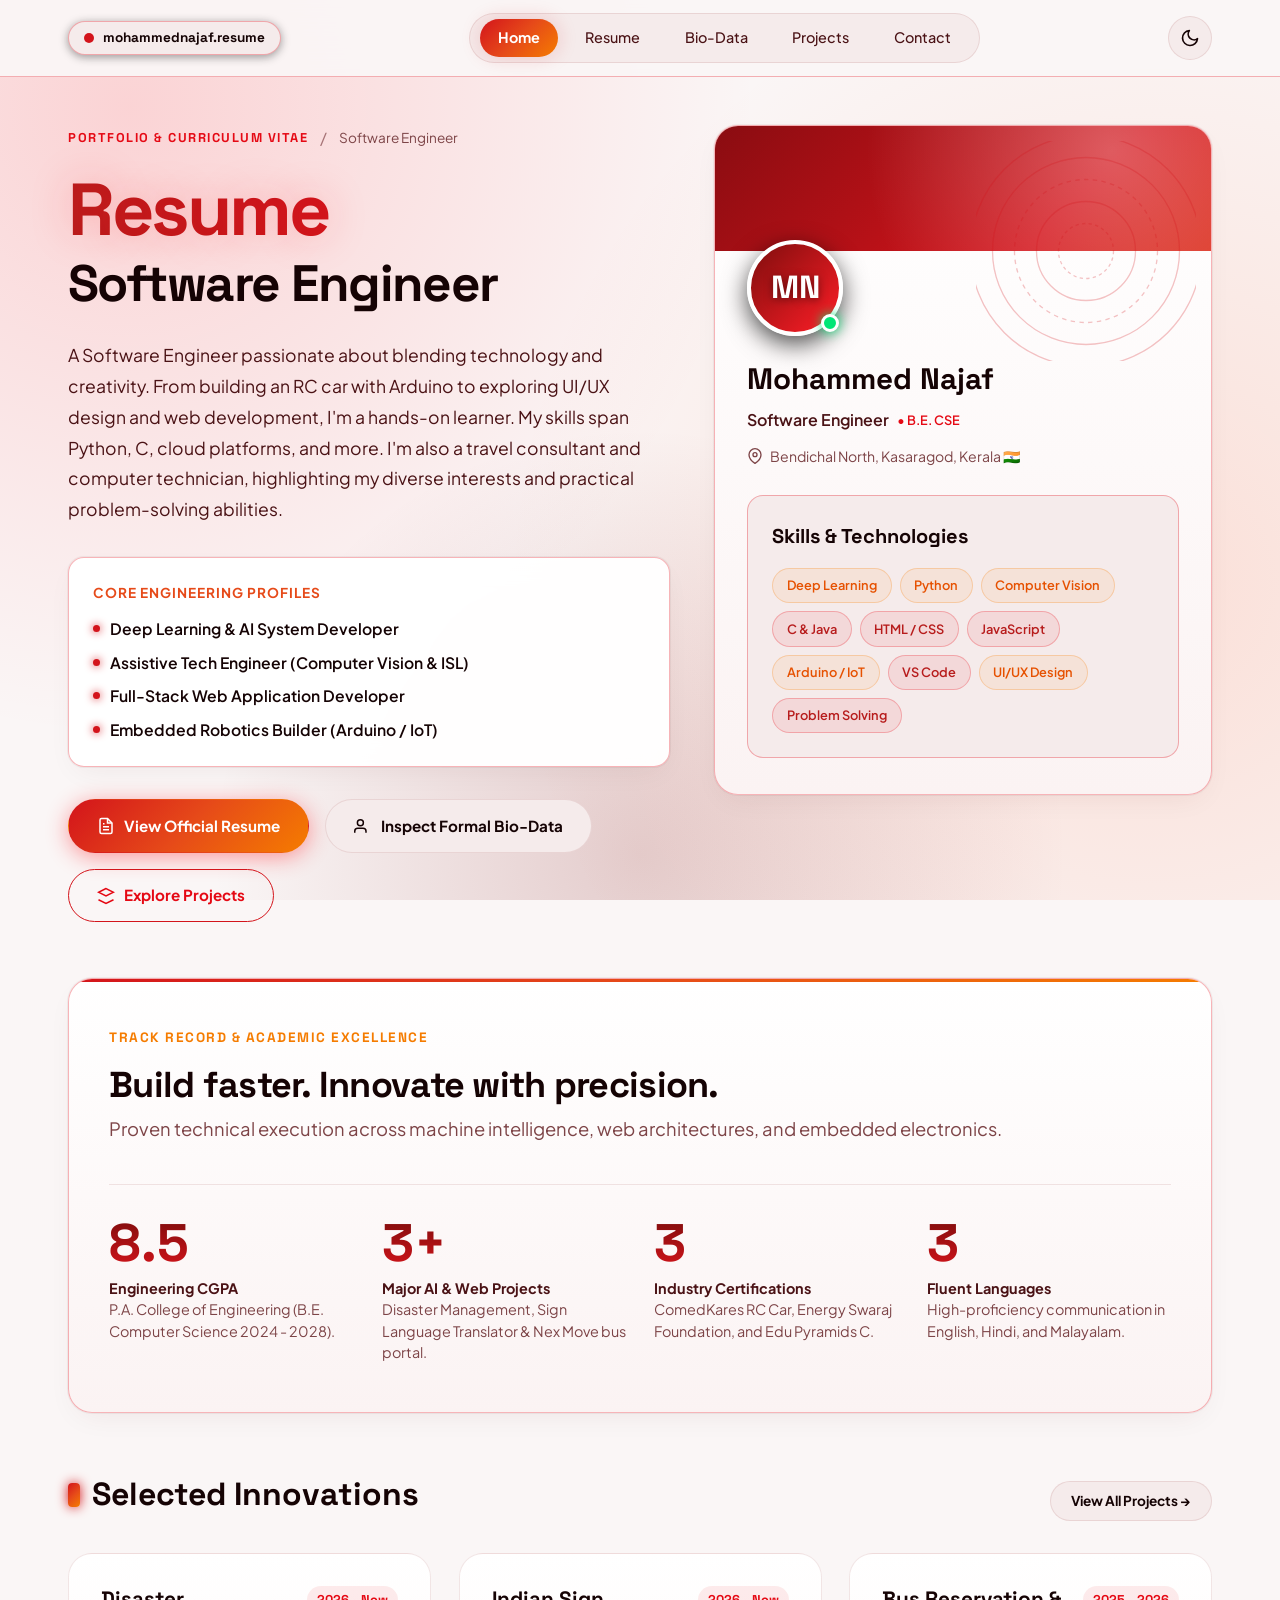
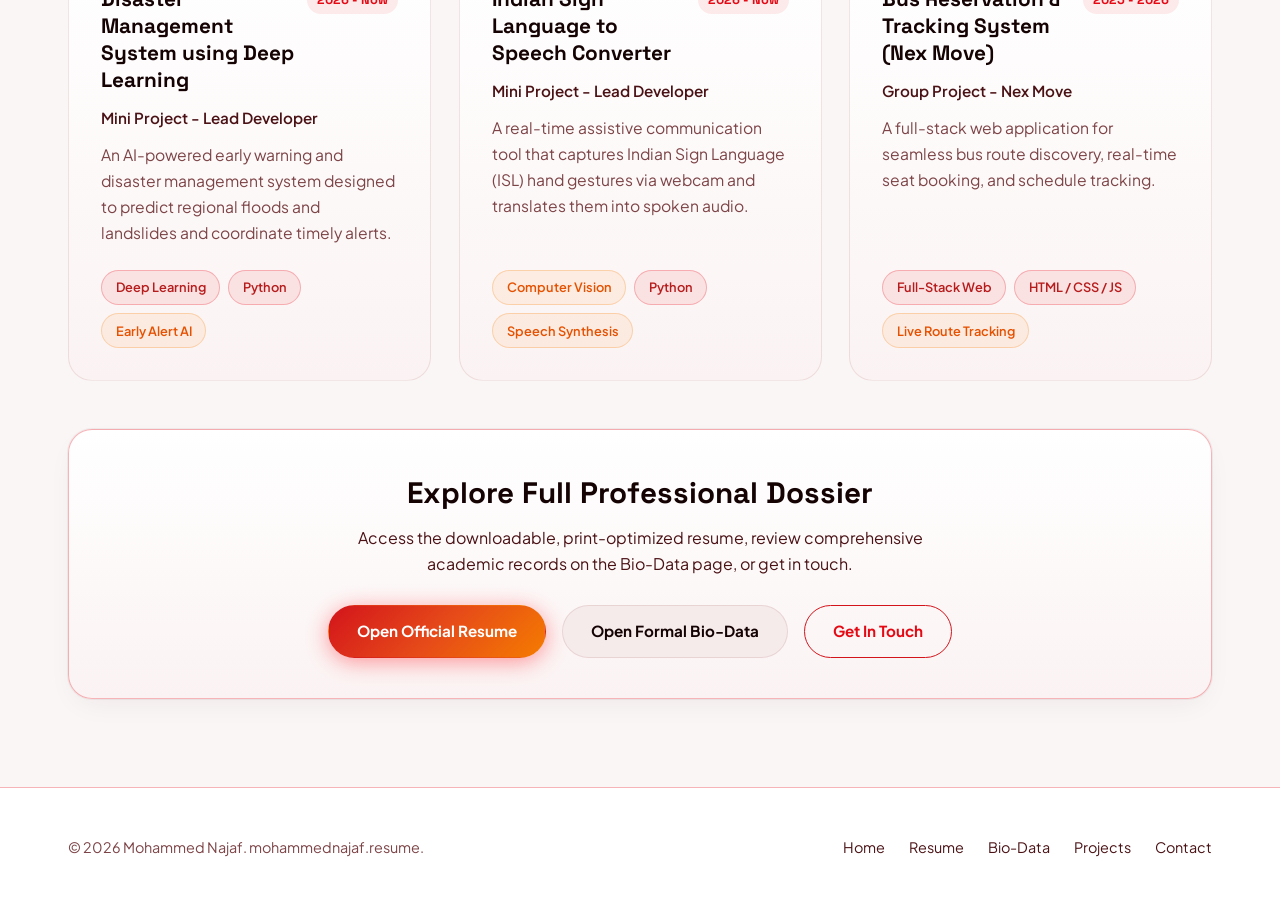
==== index.html @ e370470a "Initial commit: portfolio website" ====
<!DOCTYPE html>
<html lang="en">
<head>
  <meta charset="UTF-8">
  <meta name="viewport" content="width=device-width, initial-scale=1.0">
  <title>Mohammed Najaf | mohammednajaf.resume</title>
  <meta name="description" content="Software Engineer portfolio and resume of Mohammed Najaf, built using the Figma UI Designer Resume Template.">
  <link rel="stylesheet" href="css/style.css">
</head>
<body>

  <!-- Site Navigation Header -->
  <header class="header">
    <div class="container nav-container">
      <a href="index.html" class="logo-group">
        <span class="figma-brand-chip">
          <span class="figma-brand-dot"></span>
          <span>mohammednajaf.resume</span>
        </span>
      </a>

      <nav>
        <ul class="nav-menu" id="nav-menu">
          <li><a href="index.html" class="nav-link active">Home</a></li>
          <li><a href="resume.html" class="nav-link">Resume</a></li>
          <li><a href="biodata.html" class="nav-link">Bio-Data</a></li>
          <li><a href="projects.html" class="nav-link">Projects</a></li>
          <li><a href="contact.html" class="nav-link">Contact</a></li>
        </ul>
      </nav>

      <div class="nav-controls">
        <button id="theme-toggle" class="theme-btn" aria-label="Toggle theme">
          <svg width="20" height="20" viewBox="0 0 24 24" fill="none" stroke="currentColor" stroke-width="2">
            <path d="M21 12.79A9 9 0 1 1 11.21 3 7 7 0 0 0 21 12.79z"></path>
          </svg>
        </button>
        <button id="mobile-toggle" class="mobile-toggle" aria-label="Open menu" aria-expanded="false">
          <svg width="22" height="22" viewBox="0 0 24 24" fill="none" stroke="currentColor" stroke-width="2">
            <line x1="3" y1="12" x2="21" y2="12"></line>
            <line x1="3" y1="6" x2="21" y2="6"></line>
            <line x1="3" y1="18" x2="21" y2="18"></line>
          </svg>
        </button>
      </div>
    </div>
  </header>

  <!-- Main Content -->
  <main class="main-content">
    <div class="container">
      
      <!-- Figma Hero Stage: Split Asymmetric Grid -->
      <section class="figma-hero-stage">
        
        <!-- Left Column: Giant Grotesque Typography & Statement -->
        <div class="figma-hero-left">
          <div class="figma-meta-header">
            <span class="meta-chip">Portfolio & Curriculum Vitae</span>
            <span style="color: var(--text-dim);">/</span>
            <span style="font-size: 0.85rem; color: var(--text-muted);">Software Engineer</span>
          </div>

          <h1 class="figma-display-title">Resume</h1>
          <h2 class="figma-display-subtitle">Software Engineer</h2>

          <p class="figma-lead-text">
            A Software Engineer passionate about blending technology and creativity. From building an RC car with Arduino to exploring UI/UX design and web development, I'm a hands-on learner. My skills span Python, C, cloud platforms, and more. I'm also a travel consultant and computer technician, highlighting my diverse interests and practical problem-solving abilities.
          </p>

          <!-- Product Profiles (from Figma Template) -->
          <div class="product-profiles-box">
            <div class="profiles-title">Core Engineering Profiles</div>
            <ul class="profiles-list">
              <li class="profile-item">Deep Learning & AI System Developer</li>
              <li class="profile-item">Assistive Tech Engineer (Computer Vision & ISL)</li>
              <li class="profile-item">Full-Stack Web Application Developer</li>
              <li class="profile-item">Embedded Robotics Builder (Arduino / IoT)</li>
            </ul>
          </div>

          <!-- Hero Action CTA Buttons -->
          <div class="hero-cta-group">
            <a href="resume.html" class="btn btn-lava">
              <svg width="18" height="18" viewBox="0 0 24 24" fill="none" stroke="currentColor" stroke-width="2">
                <path d="M14 2H6a2 2 0 0 0-2 2v16a2 2 0 0 0 2 2h12a2 2 0 0 0 2-2V8z"></path>
                <polyline points="14 2 14 8 20 8"></polyline>
                <line x1="16" y1="13" x2="8" y2="13"></line>
                <line x1="16" y1="17" x2="8" y2="17"></line>
                <polyline points="10 9 9 9 8 9"></polyline>
              </svg>
              View Official Resume
            </a>
            <a href="biodata.html" class="btn btn-glass">
              <svg width="18" height="18" viewBox="0 0 24 24" fill="none" stroke="currentColor" stroke-width="2">
                <path d="M16 21v-2a4 4 0 0 0-4-4H5a4 4 0 0 0-4 4v2"></path>
                <circle cx="8.5" cy="7.5" r="4"></circle>
              </svg>
              Inspect Formal Bio-Data
            </a>
            <a href="projects.html" class="btn btn-outline">
              <svg width="18" height="18" viewBox="0 0 24 24" fill="none" stroke="currentColor" stroke-width="2">
                <polygon points="12 2 2 7 12 12 22 7 12 2"></polygon>
                <polyline points="2 17 12 22 22 17"></polyline>
              </svg>
              Explore Projects
            </a>
          </div>
        </div>

        <!-- Right Column: Iconic Figma Profile Card -->
        <div class="figma-profile-card">
          <!-- Sunset Gradient Mesh Banner -->
          <div class="profile-card-banner"></div>

          <!-- Concentric Ripple Overlay (SVG) -->
          <svg class="concentric-ripples" viewBox="0 0 200 200" fill="none" stroke="var(--lava-primary)" stroke-width="1.2">
            <circle cx="100" cy="100" r="25" stroke-dasharray="3 3"/>
            <circle cx="100" cy="100" r="45"/>
            <circle cx="100" cy="100" r="65" stroke-dasharray="4 4"/>
            <circle cx="100" cy="100" r="85"/>
            <circle cx="100" cy="100" r="105"/>
          </svg>

          <!-- Card Content -->
          <div class="profile-card-body">
            
            <div class="avatar-wrapper">
              <div class="avatar-img-circle">
                <span class="avatar-monogram">MN</span>
              </div>
              <span class="avatar-status-badge" title="Open to opportunities"></span>
            </div>

            <h3 class="candidate-name">Mohammed Najaf</h3>
            <div class="candidate-role">
              <span>Software Engineer</span>
              <span style="color: var(--lava-bright); font-size: 0.8rem;">• B.E. CSE</span>
            </div>

            <div class="candidate-location">
              <svg width="16" height="16" viewBox="0 0 24 24" fill="none" stroke="currentColor" stroke-width="2">
                <path d="M21 10c0 7-9 13-9 13s-9-6-9-13a9 9 0 0 1 18 0z"></path>
                <circle cx="12" cy="10" r="3"></circle>
              </svg>
              <span>Bendichal North, Kasaragod, Kerala 🇮🇳</span>
            </div>

            <!-- Skills Sub-Card (from Figma Template) -->
            <div class="profile-skills-subcard">
              <div class="skills-subcard-title">Skills & Technologies</div>
              <div class="skills-pills-wrap">
                <span class="pill-tag pill-tag-orange">Deep Learning</span>
                <span class="pill-tag pill-tag-orange">Python</span>
                <span class="pill-tag pill-tag-orange">Computer Vision</span>
                <span class="pill-tag pill-tag-lava">C & Java</span>
                <span class="pill-tag pill-tag-lava">HTML / CSS</span>
                <span class="pill-tag pill-tag-lava">JavaScript</span>
                <span class="pill-tag pill-tag-orange">Arduino / IoT</span>
                <span class="pill-tag pill-tag-lava">VS Code</span>
                <span class="pill-tag pill-tag-orange">UI/UX Design</span>
                <span class="pill-tag pill-tag-lava">Problem Solving</span>
              </div>
            </div>

          </div>
        </div>

      </section>

      <!-- ==========================================================================
           Impact Metrics Banner (Inspired by Figma Template:
           "Design 6x faster. Save hours with our components / 80% / 50% / 3x / 60%")
           ========================================================================== -->
      <section class="figma-metrics-banner">
        <div class="metrics-header">
          <div class="metrics-tag">Track Record & Academic Excellence</div>
          <h2 class="metrics-title">Build faster. Innovate with precision.</h2>
          <p class="metrics-subtitle">Proven technical execution across machine intelligence, web architectures, and embedded electronics.</p>
        </div>

        <div class="metrics-grid">
          <!-- Stat 1 -->
          <div class="metric-col">
            <div class="metric-number">8.5</div>
            <div class="metric-desc">
              <strong>Engineering CGPA</strong><br>
              P.A. College of Engineering (B.E. Computer Science 2024 - 2028).
            </div>
          </div>

          <!-- Stat 2 -->
          <div class="metric-col">
            <div class="metric-number">3+</div>
            <div class="metric-desc">
              <strong>Major AI & Web Projects</strong><br>
              Disaster Management, Sign Language Translator & Nex Move bus portal.
            </div>
          </div>

          <!-- Stat 3 -->
          <div class="metric-col">
            <div class="metric-number">3</div>
            <div class="metric-desc">
              <strong>Industry Certifications</strong><br>
              ComedKares RC Car, Energy Swaraj Foundation, and Edu Pyramids C.
            </div>
          </div>

          <!-- Stat 4 -->
          <div class="metric-col">
            <div class="metric-number">3</div>
            <div class="metric-desc">
              <strong>Fluent Languages</strong><br>
              High-proficiency communication in English, Hindi, and Malayalam.
            </div>
          </div>
        </div>
      </section>

      <!-- Featured Project Spotlights -->
      <section style="margin-bottom: 3rem;">
        <div class="section-header">
          <h2 class="section-title">Selected Innovations</h2>
          <a href="projects.html" class="btn btn-glass" style="font-size: 0.85rem; padding: 0.5rem 1.25rem;">View All Projects &rarr;</a>
        </div>

        <div class="projects-grid">
          <!-- Project 1 -->
          <article class="project-card">
            <div class="project-card-header">
              <h3 class="project-title">Disaster Management System using Deep Learning</h3>
              <span class="project-date">2026 - Now</span>
            </div>
            <div class="project-role">Mini Project - Lead Developer</div>
            <p class="project-desc">
              An AI-powered early warning and disaster management system designed to predict regional floods and landslides and coordinate timely alerts.
            </p>
            <div class="project-tags">
              <span class="pill-tag pill-tag-lava">Deep Learning</span>
              <span class="pill-tag pill-tag-lava">Python</span>
              <span class="pill-tag pill-tag-orange">Early Alert AI</span>
            </div>
          </article>

          <!-- Project 2 -->
          <article class="project-card">
            <div class="project-card-header">
              <h3 class="project-title">Indian Sign Language to Speech Converter</h3>
              <span class="project-date">2026 - Now</span>
            </div>
            <div class="project-role">Mini Project - Lead Developer</div>
            <p class="project-desc">
              A real-time assistive communication tool that captures Indian Sign Language (ISL) hand gestures via webcam and translates them into spoken audio.
            </p>
            <div class="project-tags">
              <span class="pill-tag pill-tag-orange">Computer Vision</span>
              <span class="pill-tag pill-tag-lava">Python</span>
              <span class="pill-tag pill-tag-orange">Speech Synthesis</span>
            </div>
          </article>

          <!-- Project 3 -->
          <article class="project-card">
            <div class="project-card-header">
              <h3 class="project-title">Bus Reservation & Tracking System (Nex Move)</h3>
              <span class="project-date">2025 - 2026</span>
            </div>
            <div class="project-role">Group Project - Nex Move</div>
            <p class="project-desc">
              A full-stack web application for seamless bus route discovery, real-time seat booking, and schedule tracking.
            </p>
            <div class="project-tags">
              <span class="pill-tag pill-tag-lava">Full-Stack Web</span>
              <span class="pill-tag pill-tag-lava">HTML / CSS / JS</span>
              <span class="pill-tag pill-tag-orange">Live Route Tracking</span>
            </div>
          </article>
        </div>
      </section>

      <!-- Quick Action Card -->
      <section class="card" style="text-align: center; border-color: var(--border-accent);">
        <h2 style="font-family: var(--font-display); font-size: 1.85rem; margin-bottom: 0.5rem; color: var(--text-primary);">
          Explore Full Professional Dossier
        </h2>
        <p style="color: var(--text-secondary); max-width: 600px; margin: 0 auto 1.75rem;">
          Access the downloadable, print-optimized resume, review comprehensive academic records on the Bio-Data page, or get in touch.
        </p>
        <div class="hero-cta-group" style="justify-content: center;">
          <a href="resume.html" class="btn btn-lava">Open Official Resume</a>
          <a href="biodata.html" class="btn btn-glass">Open Formal Bio-Data</a>
          <a href="contact.html" class="btn btn-outline">Get In Touch</a>
        </div>
      </section>

    </div>
  </main>

  <!-- Site Footer -->
  <footer class="footer">
    <div class="container footer-content">
      <p>&copy; 2026 Mohammed Najaf. mohammednajaf.resume.</p>
      <ul class="footer-links">
        <li><a href="index.html">Home</a></li>
        <li><a href="resume.html">Resume</a></li>
        <li><a href="biodata.html">Bio-Data</a></li>
        <li><a href="projects.html">Projects</a></li>
        <li><a href="contact.html">Contact</a></li>
      </ul>
    </div>
  </footer>

  <!-- Scripts -->
  <script src="https://code.jquery.com/jquery-3.7.1.min.js"></script>
  <script>window.jQuery || document.write('<script src="js/jquery-3.7.1.min.js"><\/script>')</script>
  <script src="js/main.js"></script>
</body>
</html>
---- css/style.css ----
/* ==========================================================================
   Figma UI Designer Resume - Mohammed Najaf
   Color Scheme: Lava Red (#ff1e27, #ff4500) & Deep Volcanic Black (#000000, #0a0404)
   Aesthetic: Molten Magma Gradients, Sleek Obsidian Glassmorphism,
   Dynamic Lava Glows & Cinematic Keyframe Animations
   ========================================================================== */

@import url('https://fonts.googleapis.com/css2?family=Plus+Jakarta+Sans:ital,wght@0,300;0,400;0,500;0,600;0,700;0,800;1,400&family=Space+Grotesk:wght@500;700;800&display=swap');

:root,
[data-theme="dark"] {
  /* Deep Volcanic Black Canvas & Lava Red Palette */
  --bg-deep: #000000;
  --bg-surface: #0a0304;
  --bg-surface-elevated: #140506;
  --bg-card: rgba(18, 4, 6, 0.82);
  --bg-card-hover: rgba(28, 7, 10, 0.94);
  --bg-card-alt: #0d0304;
  --border-subtle: rgba(255, 255, 255, 0.08);

  /* Lava Red & Molten Flame Accents */
  --lava-deep: #7f0d0d;
  --lava-primary: #ff1e27;
  --lava-bright: #ff3838;
  --lava-orange: #ff5722;
  --lava-flame: #ff7a00;
  --lava-yellow: #ffb703;
  --lava-glow: rgba(255, 30, 39, 0.45);
  --lava-glow-lg: 0 0 35px rgba(255, 45, 0, 0.35);

  /* Active Accent Borders */
  --border-accent: rgba(255, 45, 0, 0.32);
  --border-accent-hover: rgba(255, 87, 34, 0.75);

  /* Typography */
  --text-primary: #fff5f5;
  --text-secondary: #ffcccc;
  --text-muted: #b88a8d;
  --text-dim: #7a5053;

  /* Pill Tags */
  --pill-lava-bg: rgba(255, 30, 39, 0.16);
  --pill-lava-text: #ff8585;
  --pill-lava-border: rgba(255, 45, 0, 0.4);

  --pill-orange-bg: rgba(255, 122, 0, 0.14);
  --pill-orange-text: #ffb366;
  --pill-orange-border: rgba(255, 122, 0, 0.35);

  /* Gradients */
  --lava-gradient: linear-gradient(135deg, #ff1e27 0%, #ff5722 50%, #ff8c00 100%);
  --lava-mesh: linear-gradient(135deg, #450305 0%, #a70008 30%, #ff1e27 60%, #ff6b00 100%);
  --lava-text-flow: linear-gradient(90deg, #ff1e27 0%, #ff5722 25%, #ffb703 50%, #ff5722 75%, #ff1e27 100%);
  --card-gradient: linear-gradient(180deg, rgba(22, 5, 7, 0.9) 0%, rgba(10, 2, 3, 0.96) 100%);

  /* Navigation & Shadows */
  --navbar-bg: rgba(0, 0, 0, 0.88);
  --shadow-card: 0 20px 45px -15px rgba(0, 0, 0, 0.9), 0 0 1px 1px rgba(255, 30, 39, 0.15);
  --shadow-glow: 0 0 30px rgba(255, 30, 39, 0.35);
  --shadow-lg: 0 25px 60px -12px rgba(0, 0, 0, 0.95);

  /* Sizing */
  --radius-xs: 6px;
  --radius-sm: 10px;
  --radius-md: 16px;
  --radius-lg: 24px;
  --radius-pill: 9999px;

  --font-sans: 'Plus Jakarta Sans', -apple-system, BlinkMacSystemFont, "Segoe UI", Roboto, sans-serif;
  --font-display: 'Space Grotesk', 'Plus Jakarta Sans', sans-serif;
  --transition: all 0.3s cubic-bezier(0.16, 1, 0.3, 1);
}

/* ==========================================================================
   Light Mode Theme
   ========================================================================== */
[data-theme="light"] {
  --bg-deep: #faf6f6;
  --bg-surface: #ffffff;
  --bg-surface-elevated: #f5ebeb;
  --bg-card: rgba(255, 255, 255, 0.96);
  --bg-card-hover: #ffffff;
  --bg-card-alt: #fcf1f1;
  --border-subtle: rgba(127, 13, 13, 0.1);

  /* Lava Red Accents in Light Mode */
  --lava-deep: #7f0d0d;
  --lava-primary: #d3141b;
  --lava-bright: #e50914;
  --lava-orange: #e64a19;
  --lava-flame: #f57c00;
  --lava-yellow: #f59e0b;
  --lava-glow: rgba(211, 20, 27, 0.18);
  --lava-glow-lg: 0 0 25px rgba(211, 20, 27, 0.15);

  /* Active Accent Borders */
  --border-accent: rgba(229, 9, 20, 0.3);
  --border-accent-hover: rgba(245, 124, 0, 0.6);

  /* Typography */
  --text-primary: #150304;
  --text-secondary: #4a1215;
  --text-muted: #7d4447;
  --text-dim: #a67376;

  /* Pill Tags */
  --pill-lava-bg: rgba(229, 9, 20, 0.08);
  --pill-lava-text: #b71c1c;
  --pill-lava-border: rgba(229, 9, 20, 0.25);

  --pill-orange-bg: rgba(245, 124, 0, 0.08);
  --pill-orange-text: #e65100;
  --pill-orange-border: rgba(245, 124, 0, 0.25);

  /* Gradients */
  --lava-gradient: linear-gradient(135deg, #d3141b 0%, #e64a19 50%, #f57c00 100%);
  --lava-mesh: linear-gradient(135deg, #8a0c11 0%, #d3141b 35%, #e64a19 70%, #ff8c00 100%);
  --lava-text-flow: linear-gradient(90deg, #b71c1c 0%, #d3141b 25%, #e65100 50%, #d3141b 75%, #b71c1c 100%);
  --card-gradient: linear-gradient(180deg, #ffffff 0%, #fbf3f3 100%);

  /* Navigation & Shadows */
  --navbar-bg: rgba(250, 246, 246, 0.94);
  --shadow-card: 0 10px 30px -10px rgba(74, 18, 21, 0.08), 0 0 1px 1px rgba(74, 18, 21, 0.06);
  --shadow-glow: 0 0 20px rgba(229, 9, 20, 0.15);
  --shadow-lg: 0 20px 45px -10px rgba(74, 18, 21, 0.12);
}

/* ==========================================================================
   CSS Keyframe Animations
   ========================================================================== */
@keyframes lavaFlow {
  0% { background-position: 0% center; }
  50% { background-position: 100% center; }
  100% { background-position: 0% center; }
}

@keyframes lavaGlowPulse {
  0%, 100% {
    box-shadow: 0 0 10px var(--lava-primary), 0 0 20px rgba(255, 30, 39, 0.2);
    transform: scale(1);
  }
  50% {
    box-shadow: 0 0 20px var(--lava-orange), 0 0 35px rgba(255, 87, 34, 0.45);
    transform: scale(1.18);
  }
}

@keyframes floatCard {
  0%, 100% {
    transform: translateY(0);
  }
  50% {
    transform: translateY(-8px);
  }
}

@keyframes meshShift {
  0% { background-position: 0% 50%; }
  50% { background-position: 100% 50%; }
  100% { background-position: 0% 50%; }
}

@keyframes rippleWave {
  0% {
    transform: scale(0.96);
    opacity: 0.25;
  }
  50% {
    transform: scale(1.04);
    opacity: 0.55;
  }
  100% {
    transform: scale(0.96);
    opacity: 0.25;
  }
}

@keyframes shimmerSweep {
  0% { transform: translateX(-150%) skewX(-20deg); }
  100% { transform: translateX(200%) skewX(-20deg); }
}

@keyframes fadeInUp {
  from {
    opacity: 0;
    transform: translateY(28px);
  }
  to {
    opacity: 1;
    transform: translateY(0);
  }
}

/* ==========================================================================
   Base Reset
   ========================================================================== */
*, *::before, *::after {
  box-sizing: border-box;
  margin: 0;
  padding: 0;
}

html {
  scroll-behavior: smooth;
  font-size: 16px;
}

body {
  font-family: var(--font-sans);
  background-color: var(--bg-deep);
  color: var(--text-primary);
  line-height: 1.6;
  min-height: 100vh;
  display: flex;
  flex-direction: column;
  overflow-x: hidden;
  -webkit-font-smoothing: antialiased;
  background-image: 
    radial-gradient(circle at 10% 12%, rgba(255, 30, 39, 0.16) 0%, transparent 45%),
    radial-gradient(circle at 90% 65%, rgba(255, 87, 34, 0.14) 0%, transparent 50%),
    radial-gradient(circle at 50% 95%, rgba(127, 13, 13, 0.18) 0%, transparent 40%);
  background-attachment: fixed;
  transition: background-color 0.35s ease, color 0.35s ease;
}

a {
  color: var(--lava-bright);
  text-decoration: none;
  transition: var(--transition);
}

a:hover {
  color: var(--lava-flame);
}

/* Container */
.container {
  width: 100%;
  max-width: 1200px;
  margin: 0 auto;
  padding: 0 1.75rem;
}

/* ==========================================================================
   Header & Navigation
   ========================================================================== */
.header {
  position: sticky;
  top: 0;
  z-index: 100;
  background: var(--navbar-bg);
  backdrop-filter: blur(16px);
  -webkit-backdrop-filter: blur(16px);
  border-bottom: 1px solid var(--border-accent);
  transition: var(--transition);
}

.nav-container {
  display: flex;
  align-items: center;
  justify-content: space-between;
  height: 76px;
}

.logo-group {
  display: flex;
  align-items: center;
  gap: 0.75rem;
  font-family: var(--font-display);
  font-weight: 700;
  font-size: 1.15rem;
  color: var(--text-primary);
}

.figma-brand-chip {
  display: inline-flex;
  align-items: center;
  gap: 0.55rem;
  padding: 0.35rem 0.95rem;
  background: var(--bg-surface-elevated);
  border: 1px solid var(--border-accent);
  border-radius: var(--radius-pill);
  font-size: 0.85rem;
  color: var(--text-primary);
  box-shadow: 0 2px 10px rgba(0, 0, 0, 0.4);
  transition: var(--transition);
}

.figma-brand-chip:hover {
  border-color: var(--lava-bright);
  box-shadow: var(--shadow-glow);
}

.figma-brand-dot {
  width: 10px;
  height: 10px;
  background: var(--lava-primary);
  border-radius: 50%;
  animation: lavaGlowPulse 2.5s infinite ease-in-out;
}

.nav-menu {
  display: flex;
  align-items: center;
  list-style: none;
  gap: 0.5rem;
  background: var(--bg-surface-elevated);
  padding: 0.35rem 0.6rem;
  border-radius: var(--radius-pill);
  border: 1px solid var(--border-subtle);
}

.nav-link {
  color: var(--text-secondary);
  font-weight: 500;
  font-size: 0.9rem;
  padding: 0.45rem 1.15rem;
  border-radius: var(--radius-pill);
  transition: var(--transition);
  display: flex;
  align-items: center;
  gap: 0.35rem;
}

.nav-link:hover {
  color: #ffffff;
  background: rgba(255, 30, 39, 0.15);
  transform: translateY(-1px);
}

.nav-link.active {
  color: #ffffff !important;
  background: var(--lava-gradient);
  font-weight: 700;
  box-shadow: 0 0 20px var(--lava-glow);
}

.nav-controls {
  display: flex;
  align-items: center;
  gap: 0.75rem;
}

.theme-btn,
.mobile-toggle {
  background: var(--bg-surface-elevated);
  border: 1px solid var(--border-subtle);
  color: var(--text-primary);
  width: 44px;
  height: 44px;
  border-radius: var(--radius-pill);
  display: flex;
  align-items: center;
  justify-content: center;
  cursor: pointer;
  transition: var(--transition);
}

.theme-btn:hover,
.mobile-toggle:hover {
  border-color: var(--lava-bright);
  color: var(--lava-bright);
  box-shadow: var(--shadow-glow);
  transform: scale(1.08) rotate(10deg);
}

.mobile-toggle {
  display: none;
}

/* ==========================================================================
   Main Content Area
   ========================================================================== */
.main-content {
  flex: 1;
  padding: 3rem 0;
}

/* Asymmetric Hero Stage */
.figma-hero-stage {
  display: grid;
  grid-template-columns: 1.15fr 0.95fr;
  gap: 2.75rem;
  align-items: start;
  margin-bottom: 3.5rem;
}

.figma-hero-left {
  display: flex;
  flex-direction: column;
}

.figma-meta-header {
  display: flex;
  align-items: center;
  gap: 0.75rem;
  margin-bottom: 1.25rem;
}

.meta-chip {
  font-family: var(--font-display);
  font-size: 0.8rem;
  font-weight: 700;
  color: var(--lava-bright);
  text-transform: uppercase;
  letter-spacing: 1.5px;
}

/* Animated Molten Lava Display Typography */
.figma-display-title {
  font-family: var(--font-display);
  font-size: 4.6rem;
  font-weight: 800;
  line-height: 1.05;
  letter-spacing: -0.04em;
  background: var(--lava-text-flow);
  background-size: 200% auto;
  -webkit-background-clip: text;
  -webkit-text-fill-color: transparent;
  animation: lavaFlow 6s linear infinite;
  margin-bottom: 0.5rem;
  text-shadow: 0 0 40px rgba(255, 30, 39, 0.25);
}

.figma-display-subtitle {
  font-family: var(--font-display);
  font-size: 3.2rem;
  font-weight: 700;
  line-height: 1.1;
  letter-spacing: -0.03em;
  color: var(--text-primary);
  margin-bottom: 1.75rem;
}

.figma-lead-text {
  font-size: 1.1rem;
  color: var(--text-secondary);
  line-height: 1.75;
  margin-bottom: 2rem;
  max-width: 580px;
}

/* Product Profiles Box */
.product-profiles-box {
  background: var(--bg-card);
  border: 1px solid var(--border-accent);
  border-radius: var(--radius-md);
  padding: 1.5rem;
  margin-bottom: 2rem;
  box-shadow: var(--shadow-card);
  backdrop-filter: blur(12px);
  transition: var(--transition);
}

.product-profiles-box:hover {
  border-color: var(--lava-orange);
  box-shadow: var(--shadow-glow);
}

.profiles-title {
  font-size: 0.85rem;
  font-weight: 700;
  text-transform: uppercase;
  letter-spacing: 1px;
  color: var(--lava-orange);
  margin-bottom: 0.75rem;
}

.profiles-list {
  list-style: none;
  display: flex;
  flex-direction: column;
  gap: 0.55rem;
}

.profile-item {
  font-size: 0.98rem;
  font-weight: 600;
  color: var(--text-primary);
  display: flex;
  align-items: center;
  gap: 0.65rem;
  transition: var(--transition);
}

.profile-item:hover {
  transform: translateX(4px);
  color: var(--lava-bright);
}

.profile-item::before {
  content: "";
  width: 7px;
  height: 7px;
  background: var(--lava-primary);
  border-radius: 50%;
  box-shadow: 0 0 8px var(--lava-primary);
}

/* CTA Action Buttons with Shimmer */
.hero-cta-group {
  display: flex;
  flex-wrap: wrap;
  gap: 1rem;
}

.btn {
  display: inline-flex;
  align-items: center;
  justify-content: center;
  gap: 0.55rem;
  padding: 0.85rem 1.75rem;
  font-family: var(--font-sans);
  font-size: 0.95rem;
  font-weight: 700;
  border-radius: var(--radius-pill);
  border: 1px solid transparent;
  cursor: pointer;
  transition: var(--transition);
  text-decoration: none;
  position: relative;
  overflow: hidden;
}

/* Shimmer Sweep Effect */
.btn::after {
  content: "";
  position: absolute;
  top: 0;
  left: 0;
  width: 60%;
  height: 100%;
  background: linear-gradient(90deg, transparent, rgba(255, 255, 255, 0.25), transparent);
  transform: translateX(-150%) skewX(-20deg);
  pointer-events: none;
}

.btn:hover::after {
  animation: shimmerSweep 0.85s ease-out;
}

/* Primary Lava Red Button */
.btn-mint,
.btn-primary,
.btn-burgundy,
.btn-lava {
  background: var(--lava-gradient);
  color: #ffffff !important;
  box-shadow: 0 4px 22px rgba(255, 30, 39, 0.45);
}

.btn-mint:hover,
.btn-primary:hover,
.btn-burgundy:hover,
.btn-lava:hover {
  transform: translateY(-3px) scale(1.02);
  box-shadow: 0 8px 30px rgba(255, 87, 34, 0.6);
  color: #ffffff !important;
}

.btn-glass,
.btn-secondary {
  background: var(--bg-surface-elevated);
  color: var(--text-primary);
  border: 1px solid var(--border-subtle);
  backdrop-filter: blur(10px);
}

.btn-glass:hover,
.btn-secondary:hover {
  background: rgba(255, 30, 39, 0.15);
  border-color: var(--lava-primary);
  color: #ffffff;
  transform: translateY(-2px);
  box-shadow: 0 4px 15px rgba(255, 30, 39, 0.2);
}

.btn-outline-mint,
.btn-outline {
  background: transparent;
  color: var(--lava-bright);
  border-color: var(--lava-primary);
}

.btn-outline-mint:hover,
.btn-outline:hover {
  background: rgba(255, 30, 39, 0.15);
  border-color: var(--lava-orange);
  color: #ffffff;
  transform: translateY(-2px);
  box-shadow: 0 4px 15px rgba(255, 87, 34, 0.25);
}

/* ==========================================================================
   Figma Profile Card with Floating & Mesh Animation
   ========================================================================== */
.figma-profile-card {
  background: var(--card-gradient);
  border: 1px solid var(--border-accent);
  border-radius: var(--radius-lg);
  box-shadow: var(--shadow-card);
  overflow: hidden;
  position: relative;
  transition: var(--transition);
  animation: floatCard 6s ease-in-out infinite;
}

.figma-profile-card:hover {
  border-color: var(--lava-orange);
  box-shadow: var(--shadow-glow), var(--shadow-lg);
  animation-play-state: paused;
}

/* Volcanic Lava Mesh Banner */
.profile-card-banner {
  height: 125px;
  background: var(--lava-mesh);
  background-size: 200% 200%;
  animation: meshShift 8s ease infinite;
  position: relative;
  overflow: hidden;
}

.profile-card-banner::after {
  content: "";
  position: absolute;
  top: 0;
  left: 0;
  right: 0;
  bottom: 0;
  background: radial-gradient(circle at 80% 20%, rgba(255, 255, 255, 0.3) 0%, transparent 60%);
}

.profile-card-body {
  padding: 1.75rem 2rem 2.25rem;
  position: relative;
}

/* Concentric Radar Ripple Graphic */
.concentric-ripples {
  position: absolute;
  top: 15px;
  right: 15px;
  width: 220px;
  height: 220px;
  pointer-events: none;
  opacity: 0.25;
  animation: rippleWave 4s ease-in-out infinite;
}

.avatar-wrapper {
  margin-top: -65px;
  margin-bottom: 1.25rem;
  position: relative;
  display: inline-block;
  z-index: 2;
}

.avatar-img-circle {
  width: 96px;
  height: 96px;
  border-radius: 50%;
  border: 4px solid var(--bg-surface);
  background: linear-gradient(135deg, var(--lava-deep), #ff1e27);
  display: flex;
  align-items: center;
  justify-content: center;
  box-shadow: 0 8px 24px rgba(0, 0, 0, 0.7);
  transition: var(--transition);
}

.avatar-img-circle:hover {
  transform: scale(1.05) rotate(5deg);
  box-shadow: 0 0 25px var(--lava-primary);
}

.avatar-monogram {
  font-family: var(--font-display);
  font-size: 2rem;
  font-weight: 800;
  color: #ffffff;
  text-shadow: 0 2px 8px rgba(0, 0, 0, 0.5);
}

.avatar-status-badge {
  position: absolute;
  bottom: 4px;
  right: 4px;
  width: 18px;
  height: 18px;
  background: #00e676;
  border: 3px solid var(--bg-surface);
  border-radius: 50%;
  box-shadow: 0 0 12px #00e676;
}

.candidate-name {
  font-family: var(--font-display);
  font-size: 1.85rem;
  font-weight: 800;
  color: var(--text-primary);
  margin-bottom: 0.25rem;
}

.candidate-role {
  font-size: 1rem;
  font-weight: 600;
  color: var(--text-secondary);
  display: flex;
  align-items: center;
  gap: 0.5rem;
  margin-bottom: 0.75rem;
}

.candidate-location {
  display: inline-flex;
  align-items: center;
  gap: 0.4rem;
  font-size: 0.88rem;
  color: var(--text-muted);
  margin-bottom: 1.75rem;
}

/* Skills Sub-Card inside Profile Card */
.profile-skills-subcard {
  background: var(--bg-surface-elevated);
  border: 1px solid var(--border-accent);
  border-radius: var(--radius-md);
  padding: 1.5rem;
  backdrop-filter: blur(10px);
}

.skills-subcard-title {
  font-family: var(--font-display);
  font-size: 1.25rem;
  font-weight: 700;
  color: var(--text-primary);
  margin-bottom: 1rem;
}

.skills-pills-wrap {
  display: flex;
  flex-wrap: wrap;
  gap: 0.5rem;
}

.pill-tag {
  font-size: 0.8rem;
  font-weight: 600;
  padding: 0.4rem 0.85rem;
  border-radius: var(--radius-pill);
  transition: var(--transition);
  display: inline-flex;
  align-items: center;
}

.pill-tag-purple,
.pill-tag-violet,
.pill-tag-orange {
  background: var(--pill-orange-bg);
  color: var(--pill-orange-text);
  border: 1px solid var(--pill-orange-border);
}

.pill-tag-purple:hover,
.pill-tag-violet:hover,
.pill-tag-orange:hover {
  background: rgba(255, 122, 0, 0.25);
  transform: translateY(-2px) scale(1.05);
  box-shadow: 0 0 10px rgba(255, 122, 0, 0.3);
}

.pill-tag-mint,
.pill-tag-burgundy,
.pill-tag-lava {
  background: var(--pill-lava-bg);
  color: var(--pill-lava-text);
  border: 1px solid var(--pill-lava-border);
}

.pill-tag-mint:hover,
.pill-tag-burgundy:hover,
.pill-tag-lava:hover {
  background: rgba(255, 30, 39, 0.28);
  transform: translateY(-2px) scale(1.05);
  box-shadow: 0 0 10px rgba(255, 30, 39, 0.4);
}

/* ==========================================================================
   Impact Metrics Banner
   ========================================================================== */
.figma-metrics-banner {
  background: var(--card-gradient);
  border: 1px solid var(--border-accent);
  border-radius: var(--radius-lg);
  padding: 3rem 2.5rem;
  box-shadow: var(--shadow-card);
  margin-bottom: 3.5rem;
  position: relative;
  overflow: hidden;
  transition: var(--transition);
}

.figma-metrics-banner:hover {
  border-color: var(--lava-orange);
  box-shadow: var(--shadow-glow);
}

.figma-metrics-banner::before {
  content: "";
  position: absolute;
  top: 0;
  left: 0;
  right: 0;
  height: 3px;
  background: var(--lava-gradient);
}

.metrics-header {
  margin-bottom: 2.5rem;
}

.metrics-tag {
  font-family: var(--font-display);
  font-size: 0.85rem;
  font-weight: 700;
  color: var(--lava-flame);
  text-transform: uppercase;
  letter-spacing: 1.5px;
  margin-bottom: 0.5rem;
}

.metrics-title {
  font-family: var(--font-display);
  font-size: 2.25rem;
  font-weight: 800;
  color: var(--text-primary);
  letter-spacing: -0.02em;
}

.metrics-subtitle {
  font-size: 1.15rem;
  color: var(--text-muted);
}

.metrics-grid {
  display: grid;
  grid-template-columns: repeat(4, 1fr);
  gap: 1.75rem;
  border-top: 1px solid var(--border-subtle);
  padding-top: 2rem;
}

.metric-col {
  display: flex;
  flex-direction: column;
  transition: var(--transition);
}

.metric-col:hover {
  transform: translateY(-4px);
}

.metric-number {
  font-family: var(--font-display);
  font-size: 3.3rem;
  font-weight: 800;
  line-height: 1;
  margin-bottom: 0.5rem;
  background: linear-gradient(180deg, #ffffff 15%, var(--lava-primary) 85%);
  -webkit-background-clip: text;
  -webkit-text-fill-color: transparent;
  transition: var(--transition);
}

.metric-col:hover .metric-number {
  text-shadow: 0 0 25px rgba(255, 30, 39, 0.5);
  background: linear-gradient(180deg, #ffffff 10%, var(--lava-orange) 90%);
  -webkit-background-clip: text;
}

[data-theme="light"] .metric-number {
  background: linear-gradient(180deg, var(--lava-deep) 0%, var(--lava-primary) 100%);
  -webkit-background-clip: text;
  -webkit-text-fill-color: transparent;
}

.metric-desc {
  font-size: 0.9rem;
  color: var(--text-muted);
  line-height: 1.5;
}

.metric-desc strong {
  color: var(--text-secondary);
}

/* ==========================================================================
   Shared Card & Section Styles
   ========================================================================== */
.card {
  background: var(--card-gradient);
  border: 1px solid var(--border-subtle);
  border-radius: var(--radius-lg);
  padding: 2.5rem;
  box-shadow: var(--shadow-card);
  margin-bottom: 2.5rem;
  transition: var(--transition);
}

.card:hover {
  border-color: var(--border-accent);
  box-shadow: var(--shadow-glow), var(--shadow-card);
  transform: translateY(-4px);
}

.section-header {
  display: flex;
  justify-content: space-between;
  align-items: flex-end;
  margin-bottom: 2rem;
  flex-wrap: wrap;
  gap: 1rem;
}

.section-title {
  font-family: var(--font-display);
  font-size: 2rem;
  font-weight: 800;
  color: var(--text-primary);
  display: flex;
  align-items: center;
  gap: 0.75rem;
}

.section-title::before {
  content: "";
  display: inline-block;
  width: 12px;
  height: 24px;
  background: var(--lava-gradient);
  border-radius: 4px;
  box-shadow: 0 0 12px var(--lava-primary);
}

/* ==========================================================================
   Resume & Bio-Data Document View
   ========================================================================== */
.resume-paper,
.biodata-paper {
  background: var(--bg-surface);
  border: 1px solid var(--border-accent);
  border-radius: var(--radius-lg);
  padding: 3.5rem;
  box-shadow: var(--shadow-lg);
  position: relative;
  margin-bottom: 3rem;
  transition: var(--transition);
}

.resume-paper:hover,
.biodata-paper:hover {
  border-color: var(--lava-orange);
  box-shadow: var(--shadow-glow), var(--shadow-lg);
}

.resume-header,
.biodata-header {
  text-align: center;
  padding-bottom: 2rem;
  border-bottom: 2px solid var(--border-accent);
  margin-bottom: 2.5rem;
}

.resume-name,
.biodata-title {
  font-family: var(--font-display);
  font-size: 2.8rem;
  font-weight: 800;
  letter-spacing: -0.02em;
  background: var(--lava-gradient);
  -webkit-background-clip: text;
  -webkit-text-fill-color: transparent;
  margin-bottom: 0.25rem;
}

.resume-role,
.biodata-subtitle {
  font-size: 1.3rem;
  font-weight: 600;
  color: var(--text-secondary);
  margin-bottom: 1rem;
}

.resume-contact-bar {
  display: flex;
  justify-content: center;
  align-items: center;
  flex-wrap: wrap;
  gap: 1.5rem;
  font-size: 0.95rem;
  color: var(--text-secondary);
}

.resume-contact-item a {
  color: var(--text-secondary);
}

.resume-contact-item a:hover {
  color: var(--lava-bright);
}

.resume-section {
  margin-bottom: 2.25rem;
  padding-bottom: 1.75rem;
  border-bottom: 1px solid var(--border-subtle);
}

.resume-section:last-child {
  border-bottom: none;
  margin-bottom: 0;
  padding-bottom: 0;
}

.resume-section-heading {
  font-family: var(--font-display);
  font-size: 1.35rem;
  font-weight: 700;
  text-transform: uppercase;
  letter-spacing: 1px;
  color: var(--lava-bright);
  margin-bottom: 1.25rem;
  display: flex;
  align-items: center;
  gap: 0.5rem;
}

.resume-item {
  margin-bottom: 1.5rem;
  transition: var(--transition);
}

.resume-item:last-child {
  margin-bottom: 0;
}

.resume-item-top {
  display: flex;
  justify-content: space-between;
  align-items: baseline;
  flex-wrap: wrap;
  gap: 0.5rem;
  margin-bottom: 0.4rem;
}

.resume-item-title {
  font-family: var(--font-display);
  font-size: 1.15rem;
  font-weight: 700;
  color: var(--text-primary);
}

.resume-item-date {
  font-family: var(--font-display);
  font-size: 0.9rem;
  font-weight: 700;
  color: var(--lava-bright);
  background: var(--pill-lava-bg);
  padding: 0.2rem 0.65rem;
  border-radius: var(--radius-pill);
}

.resume-item-subtitle {
  font-size: 1rem;
  color: var(--text-secondary);
  margin-bottom: 0.5rem;
  font-weight: 600;
}

.resume-item-detail {
  font-size: 1rem;
  color: var(--text-secondary);
  line-height: 1.75;
}

.resume-list {
  list-style: none;
  padding-left: 0;
}

.resume-list-item {
  position: relative;
  padding-left: 1.5rem;
  margin-bottom: 0.65rem;
  font-size: 0.98rem;
  color: var(--text-secondary);
  line-height: 1.65;
}

.resume-list-item::before {
  content: "▹";
  position: absolute;
  left: 0;
  top: 0;
  color: var(--lava-primary);
  font-size: 1.1rem;
}

/* Bio-Data Grid & Tables */
.biodata-grid {
  display: grid;
  grid-template-columns: 240px 1fr;
  row-gap: 0.85rem;
  column-gap: 1.5rem;
  font-size: 1rem;
  margin-bottom: 1.5rem;
}

.biodata-label {
  font-weight: 700;
  color: var(--text-muted);
}

.biodata-val {
  color: var(--text-primary);
}

.data-table-wrapper {
  overflow-x: auto;
  margin: 1.5rem 0;
  border-radius: var(--radius-sm);
  border: 1px solid var(--border-subtle);
}

.data-table {
  width: 100%;
  border-collapse: collapse;
  text-align: left;
  font-size: 0.95rem;
}

.data-table th,
.data-table td {
  padding: 1rem 1.25rem;
  border-bottom: 1px solid var(--border-subtle);
}

.data-table th {
  background: var(--bg-surface-elevated);
  color: var(--lava-bright);
  font-family: var(--font-display);
  font-weight: 700;
  text-transform: uppercase;
  font-size: 0.85rem;
  letter-spacing: 0.5px;
}

.data-table tr:hover {
  background: rgba(255, 30, 39, 0.06);
}

.declaration-card {
  background: var(--bg-surface-elevated);
  border: 1px dashed var(--border-accent);
  border-radius: var(--radius-md);
  padding: 2rem;
  margin-top: 2rem;
}

.declaration-text {
  font-style: italic;
  color: var(--text-secondary);
  font-size: 1rem;
  line-height: 1.7;
  margin-bottom: 1.75rem;
}

.signature-row {
  display: flex;
  justify-content: space-between;
  align-items: flex-end;
  flex-wrap: wrap;
  gap: 1.5rem;
}

.sig-name {
  font-family: var(--font-display);
  font-size: 1.5rem;
  font-weight: 700;
  color: var(--lava-bright);
  border-top: 1px solid var(--border-accent);
  padding-top: 0.5rem;
  display: inline-block;
}

/* ==========================================================================
   Projects & Filter Grid
   ========================================================================== */
.filter-container {
  display: flex;
  gap: 0.75rem;
  flex-wrap: wrap;
  margin-bottom: 2.5rem;
  justify-content: center;
}

.filter-btn {
  padding: 0.6rem 1.5rem;
  border-radius: var(--radius-pill);
  background: var(--bg-surface-elevated);
  border: 1px solid var(--border-subtle);
  color: var(--text-secondary);
  font-family: var(--font-sans);
  font-weight: 600;
  font-size: 0.9rem;
  cursor: pointer;
  transition: var(--transition);
}

.filter-btn:hover,
.filter-btn.active {
  background: var(--lava-gradient);
  color: #ffffff !important;
  font-weight: 700;
  border-color: transparent;
  transform: translateY(-2px) scale(1.05);
  box-shadow: 0 4px 20px var(--lava-glow);
}

.projects-grid {
  display: grid;
  grid-template-columns: repeat(auto-fill, minmax(340px, 1fr));
  gap: 1.75rem;
}

.project-card {
  background: var(--card-gradient);
  border: 1px solid var(--border-subtle);
  border-radius: var(--radius-lg);
  padding: 2rem;
  display: flex;
  flex-direction: column;
  transition: var(--transition);
  position: relative;
  overflow: hidden;
}

.project-card::before {
  content: "";
  position: absolute;
  top: 0;
  left: 0;
  right: 0;
  height: 3px;
  background: var(--lava-gradient);
  opacity: 0;
  transition: var(--transition);
}

.project-card:hover {
  transform: translateY(-8px);
  border-color: var(--border-accent);
  box-shadow: var(--shadow-glow), var(--shadow-card);
}

.project-card:hover::before {
  opacity: 1;
}

.project-card-header {
  display: flex;
  justify-content: space-between;
  align-items: flex-start;
  gap: 0.75rem;
  margin-bottom: 0.75rem;
}

.project-title {
  font-family: var(--font-display);
  font-size: 1.3rem;
  font-weight: 700;
  color: var(--text-primary);
  line-height: 1.3;
}

.project-date {
  font-family: var(--font-display);
  font-size: 0.8rem;
  font-weight: 700;
  color: var(--lava-bright);
  background: var(--pill-lava-bg);
  padding: 0.25rem 0.6rem;
  border-radius: var(--radius-pill);
  white-space: nowrap;
}

.project-role {
  font-size: 0.95rem;
  font-weight: 600;
  color: var(--text-secondary);
  margin-bottom: 0.75rem;
}

.project-desc {
  font-size: 0.98rem;
  color: var(--text-muted);
  line-height: 1.65;
  flex: 1;
  margin-bottom: 1.5rem;
}

.project-tags {
  display: flex;
  flex-wrap: wrap;
  gap: 0.5rem;
}

/* ==========================================================================
   Contact Page Layout
   ========================================================================== */
.contact-grid {
  display: grid;
  grid-template-columns: 1fr 1.4fr;
  gap: 2.5rem;
}

.contact-info-card {
  background: var(--card-gradient);
  border: 1px solid var(--border-subtle);
  border-radius: var(--radius-lg);
  padding: 2.5rem;
  box-shadow: var(--shadow-card);
}

.contact-channel {
  display: flex;
  align-items: flex-start;
  gap: 1.25rem;
  margin-bottom: 1.75rem;
}

.contact-icon {
  width: 48px;
  height: 48px;
  border-radius: var(--radius-sm);
  background: var(--pill-lava-bg);
  border: 1px solid var(--pill-lava-border);
  color: var(--lava-bright);
  display: flex;
  align-items: center;
  justify-content: center;
  flex-shrink: 0;
  transition: var(--transition);
}

.contact-channel:hover .contact-icon {
  transform: scale(1.1) rotate(5deg);
  box-shadow: 0 0 15px var(--lava-primary);
}

.contact-meta h4 {
  font-size: 0.85rem;
  color: var(--text-muted);
  text-transform: uppercase;
  letter-spacing: 0.5px;
  margin-bottom: 0.25rem;
}

.contact-meta p,
.contact-meta a {
  font-size: 1.05rem;
  font-weight: 600;
  color: var(--text-primary);
}

.form-group {
  margin-bottom: 1.5rem;
}

.form-label {
  display: block;
  font-size: 0.9rem;
  font-weight: 600;
  color: var(--text-secondary);
  margin-bottom: 0.5rem;
}

.form-control {
  width: 100%;
  padding: 0.85rem 1.15rem;
  border: 1px solid var(--border-subtle);
  background: var(--bg-surface-elevated);
  color: var(--text-primary);
  border-radius: var(--radius-sm);
  font-size: 1rem;
  font-family: inherit;
  transition: var(--transition);
}

.form-control:focus {
  outline: none;
  border-color: var(--lava-primary);
  box-shadow: 0 0 0 3px var(--lava-glow);
}

textarea.form-control {
  resize: vertical;
  min-height: 130px;
}

/* Toast Notifications */
.toast-container {
  position: fixed;
  bottom: 2rem;
  right: 2rem;
  z-index: 1000;
  display: flex;
  flex-direction: column;
  gap: 0.5rem;
  pointer-events: none;
}

.toast {
  background: var(--bg-surface-elevated);
  border: 1px solid var(--border-accent);
  color: var(--text-primary);
  padding: 1rem 1.75rem;
  border-radius: var(--radius-md);
  box-shadow: var(--shadow-lg);
  display: flex;
  align-items: center;
  gap: 0.75rem;
  font-size: 0.95rem;
  font-weight: 600;
  transform: translateY(20px);
  opacity: 0;
  transition: all 0.3s cubic-bezier(0.16, 1, 0.3, 1);
  pointer-events: auto;
}

.toast.show {
  transform: translateY(0);
  opacity: 1;
}

.toast-success {
  border-left: 4px solid var(--lava-primary);
}

/* Footer */
.footer {
  background: var(--bg-surface);
  border-top: 1px solid var(--border-accent);
  padding: 3rem 0 2.5rem;
  margin-top: auto;
  font-size: 0.9rem;
  color: var(--text-muted);
}

.footer-content {
  display: flex;
  justify-content: space-between;
  align-items: center;
  flex-wrap: wrap;
  gap: 1.5rem;
}

.footer-links {
  display: flex;
  gap: 1.5rem;
  list-style: none;
}

.footer-links a {
  color: var(--text-secondary);
}

.footer-links a:hover {
  color: var(--lava-bright);
}

/* ==========================================================================
   Scroll-Triggered Animation Styles
   ========================================================================== */
.animate-on-scroll {
  opacity: 0;
  transform: translateY(28px);
  transition: opacity 0.65s cubic-bezier(0.16, 1, 0.3, 1), transform 0.65s cubic-bezier(0.16, 1, 0.3, 1);
  will-change: opacity, transform;
}

.animate-on-scroll.is-visible {
  opacity: 1;
  transform: translateY(0);
}

/* Stagger delays for grid items */
.projects-grid .project-card:nth-child(1) { transition-delay: 0.05s; }
.projects-grid .project-card:nth-child(2) { transition-delay: 0.15s; }
.projects-grid .project-card:nth-child(3) { transition-delay: 0.25s; }
.projects-grid .project-card:nth-child(4) { transition-delay: 0.35s; }

/* ==========================================================================
   Print Stylesheet
   ========================================================================== */
@media print {
  @page {
    margin: 1.2cm;
    size: A4 portrait;
  }

  body {
    background: #ffffff !important;
    color: #111827 !important;
    font-size: 11pt !important;
  }

  .header,
  .footer,
  .nav-controls,
  .section-actions,
  .hero-cta-group,
  .filter-container,
  .btn,
  .no-print {
    display: none !important;
  }

  .resume-paper,
  .biodata-paper {
    background: transparent !important;
    border: none !important;
    box-shadow: none !important;
    padding: 0 !important;
  }

  .resume-name,
  .biodata-title {
    color: #000000 !important;
    -webkit-text-fill-color: #000000 !important;
  }

  .resume-section-heading {
    color: #000000 !important;
    border-bottom: 1px solid #e5e7eb;
  }

  .data-table th {
    background-color: #f3f4f6 !important;
    color: #000000 !important;
  }

  .data-table th,
  .data-table td {
    border: 1px solid #d1d5db !important;
    padding: 0.5rem !important;
    font-size: 9pt !important;
    color: #000000 !important;
  }
}

/* ==========================================================================
   Responsive Adaptations
   ========================================================================== */
@media (max-width: 968px) {
  .figma-hero-stage {
    grid-template-columns: 1fr;
    gap: 3rem;
  }

  .figma-display-title {
    font-size: 3.5rem;
  }

  .figma-display-subtitle {
    font-size: 2.5rem;
  }

  .metrics-grid {
    grid-template-columns: repeat(2, 1fr);
    gap: 2rem;
  }

  .contact-grid {
    grid-template-columns: 1fr;
  }

  .biodata-grid {
    grid-template-columns: 1fr;
  }
}

@media (max-width: 768px) {
  .mobile-toggle {
    display: flex;
  }

  .nav-menu {
    position: fixed;
    top: 76px;
    left: 0;
    right: 0;
    background: var(--bg-surface);
    border-radius: 0;
    border-bottom: 1px solid var(--border-accent);
    flex-direction: column;
    padding: 1.5rem;
    gap: 0.75rem;
    display: none;
    box-shadow: var(--shadow-lg);
  }

  .nav-menu.open {
    display: flex;
  }

  .figma-display-title {
    font-size: 2.85rem;
  }

  .figma-display-subtitle {
    font-size: 2rem;
  }

  .metrics-grid {
    grid-template-columns: 1fr;
  }

  .resume-paper,
  .biodata-paper {
    padding: 2rem 1.5rem;
  }
}
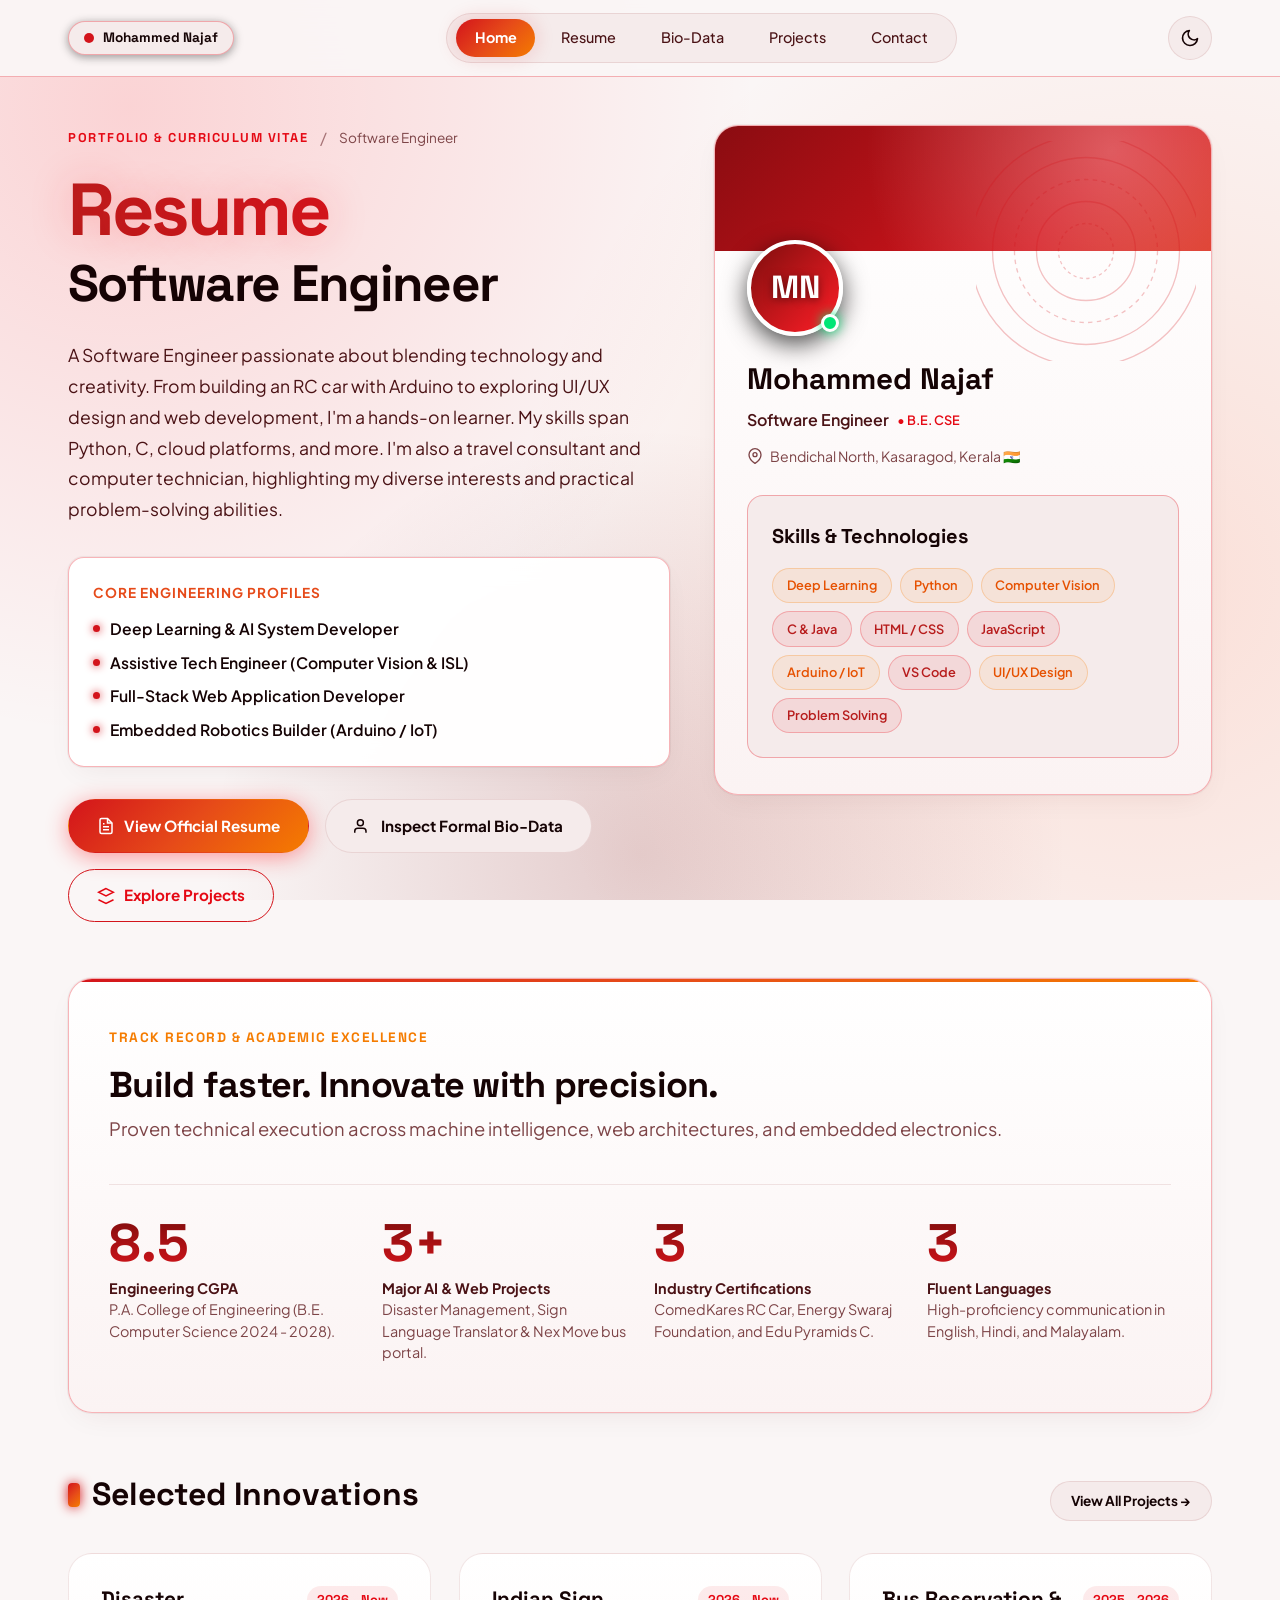
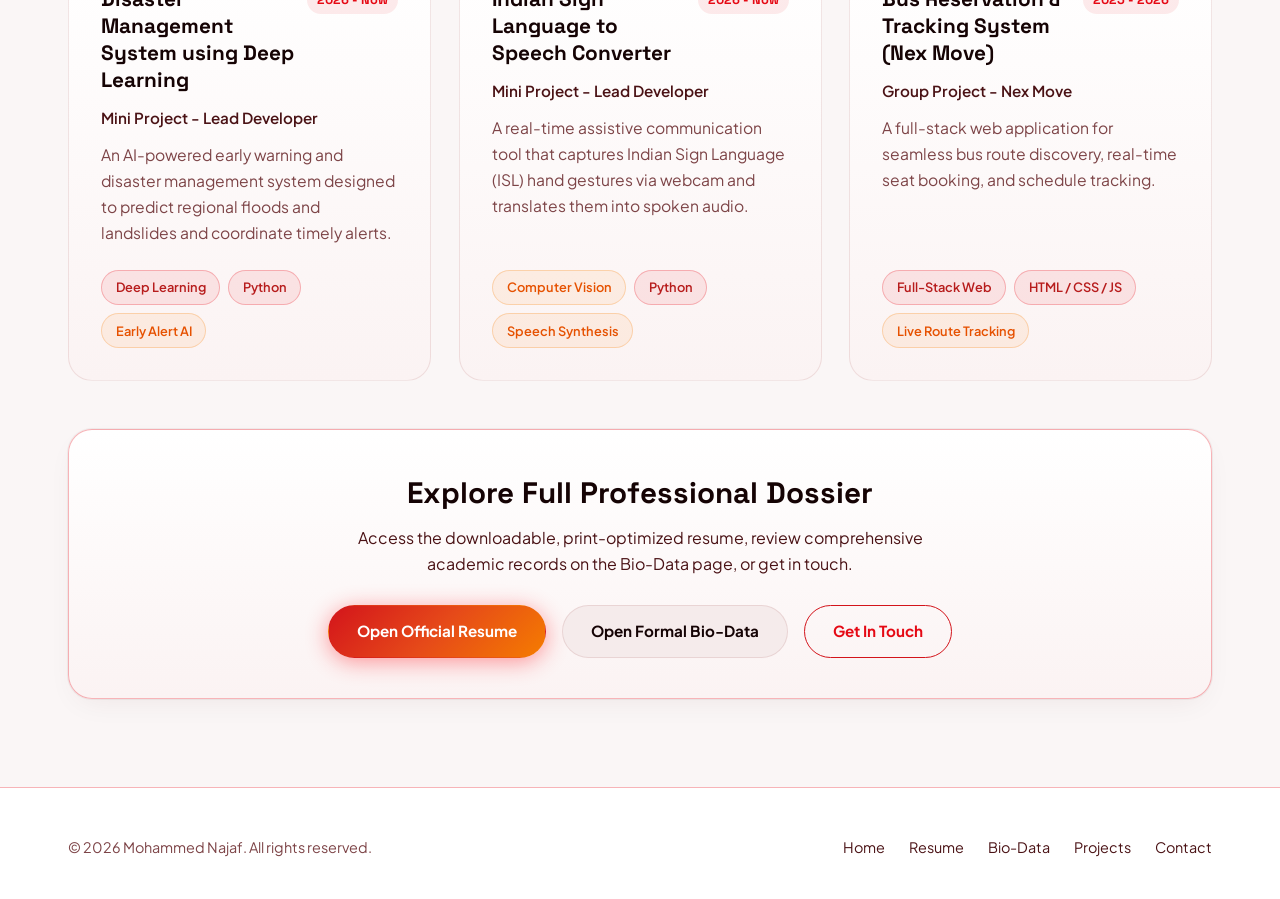
==== commit c7e33377: "Optimize layout for mobile devices and remove mohammednajaf.resume branding" ====
--- a/index.html
+++ b/index.html
@@ -3,7 +3,7 @@
 <head>
   <meta charset="UTF-8">
   <meta name="viewport" content="width=device-width, initial-scale=1.0">
-  <title>Mohammed Najaf | mohammednajaf.resume</title>
+  <title>Mohammed Najaf | Portfolio</title>
   <meta name="description" content="Software Engineer portfolio and resume of Mohammed Najaf, built using the Figma UI Designer Resume Template.">
   <link rel="stylesheet" href="css/style.css">
 </head>
@@ -15,7 +15,7 @@
       <a href="index.html" class="logo-group">
         <span class="figma-brand-chip">
           <span class="figma-brand-dot"></span>
-          <span>mohammednajaf.resume</span>
+          <span>Mohammed Najaf</span>
         </span>
       </a>
 
@@ -300,7 +300,7 @@
   <!-- Site Footer -->
   <footer class="footer">
     <div class="container footer-content">
-      <p>&copy; 2026 Mohammed Najaf. mohammednajaf.resume.</p>
+      <p>&copy; 2026 Mohammed Najaf. All rights reserved.</p>
       <ul class="footer-links">
         <li><a href="index.html">Home</a></li>
         <li><a href="resume.html">Resume</a></li>
--- a/css/style.css
+++ b/css/style.css
@@ -1591,43 +1591,556 @@
 }
 
 @media (max-width: 768px) {
+  /* Layout & Container */
+  .container {
+    padding: 0 1.25rem;
+  }
+
+  .main-content {
+    padding: 1.75rem 0 2.5rem;
+  }
+
+  /* Header & Navigation */
+  .nav-container {
+    height: 68px;
+  }
+
+  .figma-brand-chip {
+    padding: 0.3rem 0.75rem;
+    font-size: 0.82rem;
+    gap: 0.45rem;
+    max-width: 190px;
+    white-space: nowrap;
+    overflow: hidden;
+    text-overflow: ellipsis;
+  }
+
+  .nav-controls {
+    gap: 0.5rem;
+  }
+
+  .theme-btn,
+  .mobile-toggle {
+    width: 40px;
+    height: 40px;
+  }
+
   .mobile-toggle {
     display: flex;
   }
 
   .nav-menu {
     position: fixed;
-    top: 76px;
+    top: 68px;
     left: 0;
     right: 0;
-    background: var(--bg-surface);
-    border-radius: 0;
-    border-bottom: 1px solid var(--border-accent);
+    background: rgba(10, 3, 4, 0.98);
+    backdrop-filter: blur(20px);
+    -webkit-backdrop-filter: blur(20px);
+    border-radius: 0 0 var(--radius-lg) var(--radius-lg);
+    border-top: none;
+    border-bottom: 2px solid var(--border-accent);
     flex-direction: column;
-    padding: 1.5rem;
-    gap: 0.75rem;
+    padding: 1.25rem 1rem 1.75rem;
+    gap: 0.5rem;
     display: none;
-    box-shadow: var(--shadow-lg);
+    opacity: 0;
+    transform: translateY(-8px);
+    transition: opacity 0.25s ease, transform 0.25s ease;
+    box-shadow: 0 20px 40px rgba(0, 0, 0, 0.9);
+    z-index: 999;
+    max-height: calc(100vh - 75px);
+    overflow-y: auto;
+  }
+
+  [data-theme="light"] .nav-menu {
+    background: rgba(255, 255, 255, 0.98);
+    box-shadow: 0 20px 40px rgba(0, 0, 0, 0.15);
   }
 
   .nav-menu.open {
     display: flex;
+    opacity: 1;
+    transform: translateY(0);
+  }
+
+  .nav-link {
+    width: 100%;
+    padding: 0.75rem 1.25rem;
+    font-size: 1rem;
+    font-weight: 600;
+    border-radius: var(--radius-md);
+    justify-content: flex-start;
+    min-height: 48px;
+  }
+
+  .nav-link.active {
+    box-shadow: 0 2px 14px var(--lava-glow);
+  }
+
+  /* Hero Section */
+  .figma-hero-stage {
+    gap: 2.25rem;
+    margin-bottom: 2.5rem;
   }
 
   .figma-display-title {
-    font-size: 2.85rem;
+    font-size: clamp(2.4rem, 8vw, 3.2rem);
+    line-height: 1.08;
+    margin-bottom: 0.4rem;
   }
 
   .figma-display-subtitle {
-    font-size: 2rem;
+    font-size: clamp(1.65rem, 5.5vw, 2.15rem);
+    line-height: 1.15;
+    margin-bottom: 1.25rem;
+  }
+
+  .figma-lead-text {
+    font-size: 1rem;
+    line-height: 1.65;
+    margin-bottom: 1.5rem;
+  }
+
+  .product-profiles-box {
+    padding: 1.25rem;
+    margin-bottom: 1.5rem;
+  }
+
+  /* Profile Card on Mobile */
+  .figma-profile-card {
+    max-width: 100%;
+    margin: 0 auto;
+    animation: none;
+  }
+
+  .profile-card-banner {
+    height: 110px;
+  }
+
+  .profile-card-body {
+    padding: 1.5rem 1.25rem 2rem;
+  }
+
+  .concentric-ripples {
+    width: 160px;
+    height: 160px;
+    top: 5px;
+    right: 5px;
+  }
+
+  .avatar-wrapper {
+    margin-top: -55px;
+    margin-bottom: 1rem;
+  }
+
+  .avatar-img-circle {
+    width: 84px;
+    height: 84px;
+  }
+
+  .avatar-monogram {
+    font-size: 1.75rem;
+  }
+
+  .candidate-name {
+    font-size: 1.65rem;
+  }
+
+  .candidate-role {
+    font-size: 0.95rem;
+  }
+
+  .profile-skills-subcard {
+    padding: 1.25rem 1rem;
+  }
+
+  .skills-subcard-title {
+    font-size: 1.1rem;
+  }
+
+  /* Impact Metrics Banner */
+  .figma-metrics-banner {
+    padding: 2rem 1.5rem;
+    margin-bottom: 2.5rem;
+    border-radius: var(--radius-md);
+  }
+
+  .metrics-header {
+    margin-bottom: 1.75rem;
+  }
+
+  .metrics-title {
+    font-size: 1.75rem;
+    line-height: 1.2;
+  }
+
+  .metrics-subtitle {
+    font-size: 1rem;
+  }
+
+  .metrics-grid {
+    grid-template-columns: repeat(2, 1fr);
+    gap: 1.5rem 1rem;
+    padding-top: 1.5rem;
+  }
+
+  .metric-number {
+    font-size: 2.5rem;
+  }
+
+  .metric-desc {
+    font-size: 0.85rem;
+  }
+
+  /* Shared Sections & Cards */
+  .card {
+    padding: 1.75rem 1.25rem;
+    margin-bottom: 2rem;
+    border-radius: var(--radius-md);
+  }
+
+  .section-header {
+    flex-direction: column;
+    align-items: flex-start;
+    gap: 1rem;
+    margin-bottom: 1.5rem;
+  }
+
+  .section-title {
+    font-size: 1.65rem;
+  }
+
+  .section-actions {
+    width: 100%;
+    display: flex;
+    flex-direction: column;
+    gap: 0.65rem;
+  }
+
+  .section-actions .btn {
+    width: 100%;
+    justify-content: center;
+  }
+
+  /* Projects Filter & Grid */
+  .filter-container {
+    display: flex;
+    gap: 0.5rem;
+    overflow-x: auto;
+    flex-wrap: nowrap;
+    padding-bottom: 0.75rem;
+    margin-bottom: 1.75rem;
+    justify-content: flex-start;
+    -webkit-overflow-scrolling: touch;
+    scrollbar-width: none;
+    -ms-overflow-style: none;
+  }
+
+  .filter-container::-webkit-scrollbar {
+    display: none;
+  }
+
+  .filter-btn {
+    flex-shrink: 0;
+    padding: 0.5rem 1.15rem;
+    font-size: 0.85rem;
+  }
+
+  .projects-grid {
+    grid-template-columns: 1fr;
+    gap: 1.25rem;
+  }
+
+  .project-card {
+    padding: 1.5rem 1.25rem;
+    border-radius: var(--radius-md);
+  }
+
+  .project-card-header {
+    flex-direction: column;
+    align-items: flex-start;
+    gap: 0.35rem;
+  }
+
+  .project-title {
+    font-size: 1.2rem;
+  }
+
+  .project-date {
+    align-self: flex-start;
+  }
+
+  .project-desc {
+    font-size: 0.92rem;
+    margin-bottom: 1.25rem;
+  }
+
+  /* Resume & Bio-Data Paper */
+  .resume-paper,
+  .biodata-paper {
+    padding: 1.75rem 1.25rem;
+    margin-bottom: 2rem;
+    border-radius: var(--radius-md);
+  }
+
+  .resume-header,
+  .biodata-header {
+    padding-bottom: 1.5rem;
+    margin-bottom: 1.75rem;
+  }
+
+  .resume-name,
+  .biodata-title {
+    font-size: clamp(1.9rem, 7vw, 2.35rem);
+    line-height: 1.15;
+  }
+
+  .resume-role,
+  .biodata-subtitle {
+    font-size: 1.05rem;
+    margin-bottom: 0.75rem;
+  }
+
+  .resume-contact-bar {
+    flex-direction: column;
+    align-items: center;
+    gap: 0.5rem;
+    font-size: 0.88rem;
+  }
+
+  .resume-section {
+    margin-bottom: 1.75rem;
+    padding-bottom: 1.25rem;
+  }
+
+  .resume-section-heading {
+    font-size: 1.15rem;
+    margin-bottom: 1rem;
+  }
+
+  .resume-item {
+    margin-bottom: 1.25rem;
+  }
+
+  .resume-item-top {
+    flex-direction: column;
+    align-items: flex-start;
+    gap: 0.35rem;
+  }
+
+  .resume-item-title {
+    font-size: 1.05rem;
+  }
+
+  .resume-item-date {
+    font-size: 0.8rem;
+    padding: 0.15rem 0.55rem;
+  }
+
+  .resume-item-subtitle {
+    font-size: 0.92rem;
+  }
+
+  .resume-item-detail,
+  .resume-list-item {
+    font-size: 0.92rem;
+    line-height: 1.6;
+  }
+
+  .resume-list-item {
+    padding-left: 1.25rem;
+  }
+
+  /* Bio-Data Grid & Table */
+  .biodata-grid {
+    grid-template-columns: 1fr;
+    row-gap: 0.25rem;
+    column-gap: 0;
+    margin-bottom: 1.25rem;
+  }
+
+  .biodata-label {
+    color: var(--lava-bright);
+    font-size: 0.85rem;
+    text-transform: uppercase;
+    letter-spacing: 0.5px;
+  }
+
+  .biodata-val {
+    font-size: 0.95rem;
+    margin-bottom: 0.75rem;
+    padding-bottom: 0.5rem;
+    border-bottom: 1px solid var(--border-subtle);
+  }
+
+  .data-table-wrapper {
+    margin: 1.25rem 0;
+    border-radius: var(--radius-sm);
+    -webkit-overflow-scrolling: touch;
+  }
+
+  .data-table th,
+  .data-table td {
+    padding: 0.75rem 0.85rem;
+    font-size: 0.85rem;
+    white-space: nowrap;
+  }
+
+  .declaration-card {
+    padding: 1.25rem;
+    margin-top: 1.5rem;
+  }
+
+  .declaration-text {
+    font-size: 0.92rem;
+    line-height: 1.6;
+    margin-bottom: 1.25rem;
+  }
+
+  .signature-row {
+    flex-direction: column;
+    align-items: flex-start;
+    gap: 1rem;
+  }
+
+  .sig-name {
+    font-size: 1.3rem;
+  }
+
+  /* Contact Page */
+  .contact-grid {
+    grid-template-columns: 1fr;
+    gap: 1.75rem;
+  }
+
+  .contact-info-card {
+    padding: 1.5rem 1.25rem;
+    border-radius: var(--radius-md);
+  }
+
+  .contact-channel {
+    gap: 1rem;
+    margin-bottom: 1.25rem;
+  }
+
+  .contact-icon {
+    width: 42px;
+    height: 42px;
+  }
+
+  .contact-meta p,
+  .contact-meta a {
+    font-size: 0.98rem;
+    word-break: break-word;
+  }
+
+  .form-control {
+    font-size: 16px; /* Prevents auto-zoom on iOS/Android */
+    padding: 0.8rem 1rem;
+  }
+
+  /* Toast Notification */
+  .toast-container {
+    left: 1rem;
+    right: 1rem;
+    bottom: 1.25rem;
+    align-items: center;
+  }
+
+  .toast {
+    width: 100%;
+    justify-content: center;
+    padding: 0.85rem 1.25rem;
+    font-size: 0.9rem;
+  }
+
+  /* Footer */
+  .footer {
+    padding: 2rem 0;
+  }
+
+  .footer-content {
+    flex-direction: column;
+    text-align: center;
+    gap: 1.25rem;
+  }
+
+  .footer-links {
+    flex-wrap: wrap;
+    justify-content: center;
+    gap: 1rem;
+    font-size: 0.9rem;
+  }
+}
+
+/* ==========================================================================
+   Small Mobile Optimization (Screens <= 480px)
+   ========================================================================== */
+@media (max-width: 480px) {
+  .container {
+    padding: 0 1rem;
+  }
+
+  .nav-container {
+    height: 64px;
+  }
+
+  .figma-brand-chip {
+    max-width: 155px;
+    padding: 0.25rem 0.65rem;
+    font-size: 0.78rem;
+  }
+
+  .figma-display-title {
+    font-size: clamp(2rem, 9vw, 2.5rem);
+  }
+
+  .figma-display-subtitle {
+    font-size: clamp(1.4rem, 6vw, 1.8rem);
+  }
+
+  .hero-cta-group {
+    flex-direction: column;
+    width: 100%;
+    gap: 0.65rem;
+  }
+
+  .hero-cta-group .btn {
+    width: 100%;
+    min-height: 48px;
   }
 
   .metrics-grid {
     grid-template-columns: 1fr;
+    gap: 1rem;
+  }
+
+  .metric-col {
+    padding-bottom: 0.85rem;
+    border-bottom: 1px solid var(--border-subtle);
+  }
+
+  .metric-col:last-child {
+    border-bottom: none;
+    padding-bottom: 0;
+  }
+
+  .metric-number {
+    font-size: 2.25rem;
   }
 
   .resume-paper,
   .biodata-paper {
-    padding: 2rem 1.5rem;
-  }
-}
+    padding: 1.35rem 0.95rem;
+  }
+
+  .card {
+    padding: 1.35rem 1rem;
+  }
+
+  .project-card {
+    padding: 1.25rem 1rem;
+  }
+}
+
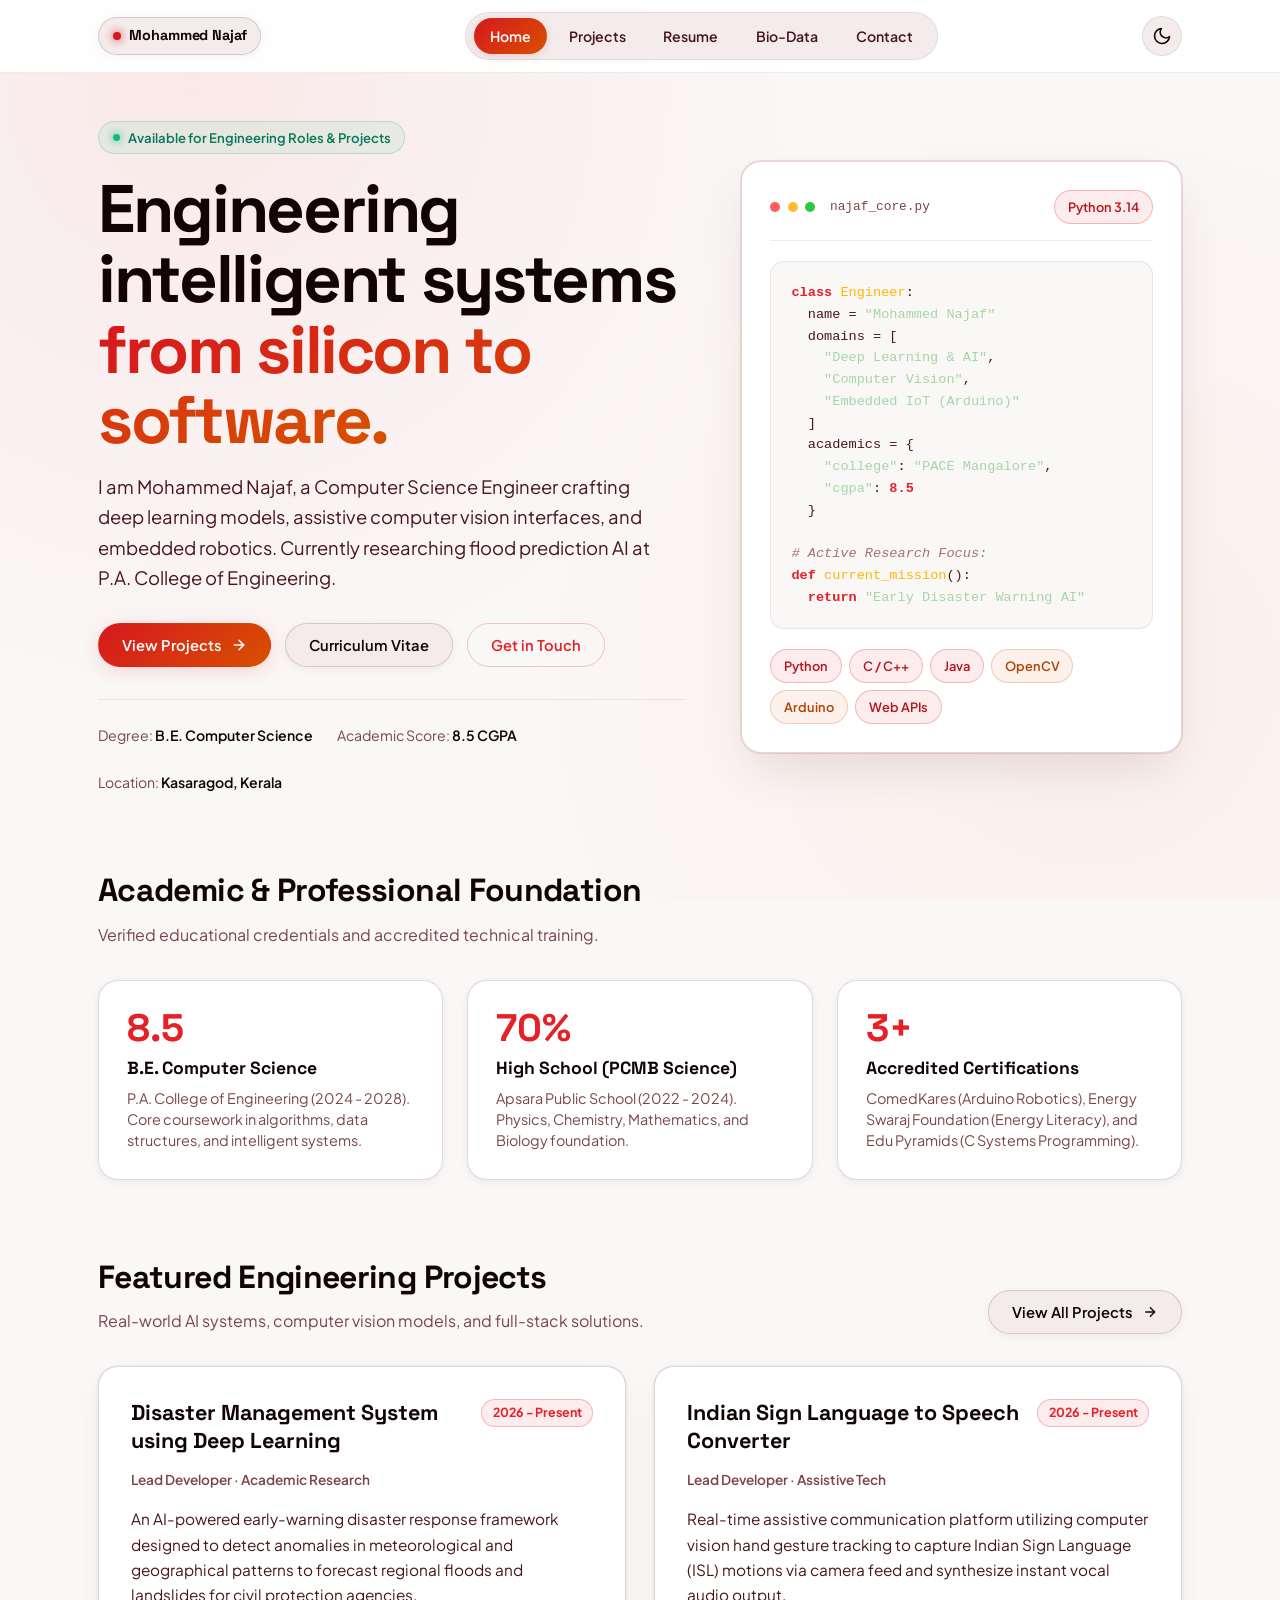
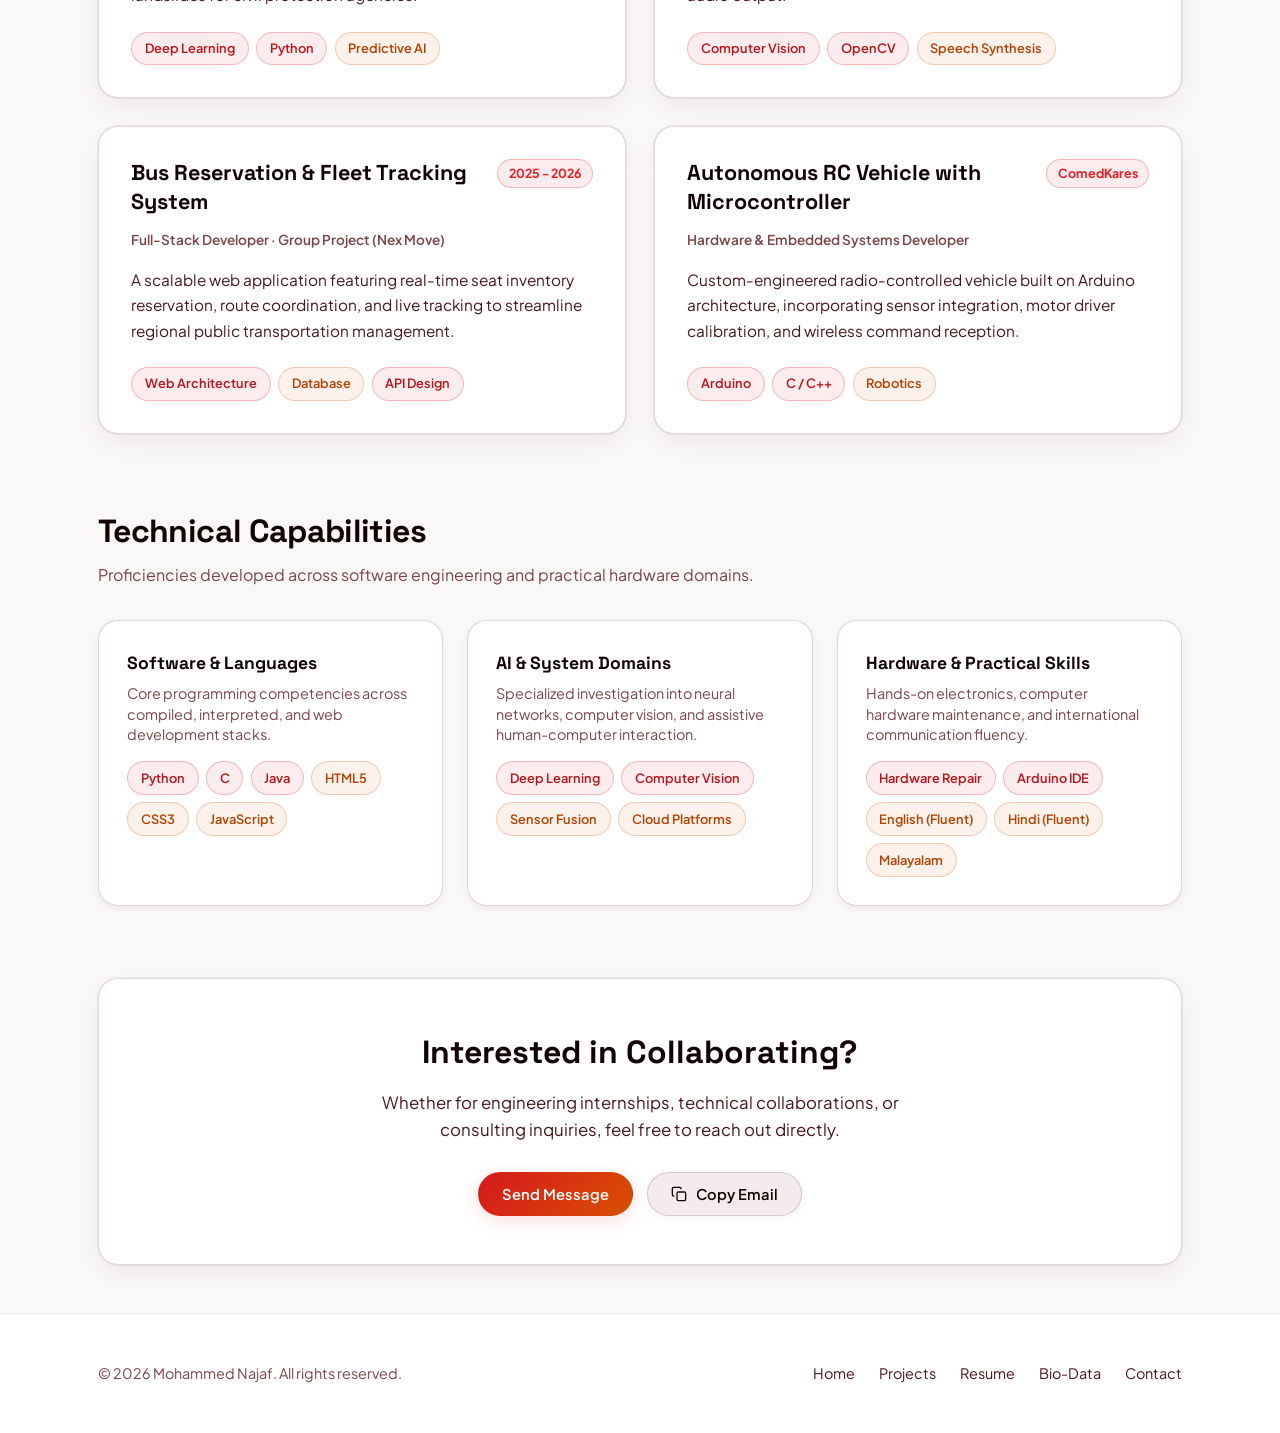
==== commit 77680ec3: "Build new website adhering to Hallmark, Impeccable, Emil Kowalski, and Taste-Skill design standards" ====
--- a/index.html
+++ b/index.html
@@ -1,319 +1,369 @@
-<!DOCTYPE html>
-<html lang="en">
-<head>
-  <meta charset="UTF-8">
-  <meta name="viewport" content="width=device-width, initial-scale=1.0">
-  <title>Mohammed Najaf | Portfolio</title>
-  <meta name="description" content="Software Engineer portfolio and resume of Mohammed Najaf, built using the Figma UI Designer Resume Template.">
-  <link rel="stylesheet" href="css/style.css">
-</head>
-<body>
-
-  <!-- Site Navigation Header -->
-  <header class="header">
-    <div class="container nav-container">
-      <a href="index.html" class="logo-group">
-        <span class="figma-brand-chip">
-          <span class="figma-brand-dot"></span>
-          <span>Mohammed Najaf</span>
-        </span>
-      </a>
-
-      <nav>
-        <ul class="nav-menu" id="nav-menu">
-          <li><a href="index.html" class="nav-link active">Home</a></li>
-          <li><a href="resume.html" class="nav-link">Resume</a></li>
-          <li><a href="biodata.html" class="nav-link">Bio-Data</a></li>
-          <li><a href="projects.html" class="nav-link">Projects</a></li>
-          <li><a href="contact.html" class="nav-link">Contact</a></li>
-        </ul>
-      </nav>
-
-      <div class="nav-controls">
-        <button id="theme-toggle" class="theme-btn" aria-label="Toggle theme">
-          <svg width="20" height="20" viewBox="0 0 24 24" fill="none" stroke="currentColor" stroke-width="2">
-            <path d="M21 12.79A9 9 0 1 1 11.21 3 7 7 0 0 0 21 12.79z"></path>
-          </svg>
-        </button>
-        <button id="mobile-toggle" class="mobile-toggle" aria-label="Open menu" aria-expanded="false">
-          <svg width="22" height="22" viewBox="0 0 24 24" fill="none" stroke="currentColor" stroke-width="2">
-            <line x1="3" y1="12" x2="21" y2="12"></line>
-            <line x1="3" y1="6" x2="21" y2="6"></line>
-            <line x1="3" y1="18" x2="21" y2="18"></line>
-          </svg>
-        </button>
-      </div>
-    </div>
-  </header>
-
-  <!-- Main Content -->
-  <main class="main-content">
-    <div class="container">
-      
-      <!-- Figma Hero Stage: Split Asymmetric Grid -->
-      <section class="figma-hero-stage">
-        
-        <!-- Left Column: Giant Grotesque Typography & Statement -->
-        <div class="figma-hero-left">
-          <div class="figma-meta-header">
-            <span class="meta-chip">Portfolio & Curriculum Vitae</span>
-            <span style="color: var(--text-dim);">/</span>
-            <span style="font-size: 0.85rem; color: var(--text-muted);">Software Engineer</span>
-          </div>
-
-          <h1 class="figma-display-title">Resume</h1>
-          <h2 class="figma-display-subtitle">Software Engineer</h2>
-
-          <p class="figma-lead-text">
-            A Software Engineer passionate about blending technology and creativity. From building an RC car with Arduino to exploring UI/UX design and web development, I'm a hands-on learner. My skills span Python, C, cloud platforms, and more. I'm also a travel consultant and computer technician, highlighting my diverse interests and practical problem-solving abilities.
-          </p>
-
-          <!-- Product Profiles (from Figma Template) -->
-          <div class="product-profiles-box">
-            <div class="profiles-title">Core Engineering Profiles</div>
-            <ul class="profiles-list">
-              <li class="profile-item">Deep Learning & AI System Developer</li>
-              <li class="profile-item">Assistive Tech Engineer (Computer Vision & ISL)</li>
-              <li class="profile-item">Full-Stack Web Application Developer</li>
-              <li class="profile-item">Embedded Robotics Builder (Arduino / IoT)</li>
-            </ul>
-          </div>
-
-          <!-- Hero Action CTA Buttons -->
-          <div class="hero-cta-group">
-            <a href="resume.html" class="btn btn-lava">
-              <svg width="18" height="18" viewBox="0 0 24 24" fill="none" stroke="currentColor" stroke-width="2">
-                <path d="M14 2H6a2 2 0 0 0-2 2v16a2 2 0 0 0 2 2h12a2 2 0 0 0 2-2V8z"></path>
-                <polyline points="14 2 14 8 20 8"></polyline>
-                <line x1="16" y1="13" x2="8" y2="13"></line>
-                <line x1="16" y1="17" x2="8" y2="17"></line>
-                <polyline points="10 9 9 9 8 9"></polyline>
-              </svg>
-              View Official Resume
-            </a>
-            <a href="biodata.html" class="btn btn-glass">
-              <svg width="18" height="18" viewBox="0 0 24 24" fill="none" stroke="currentColor" stroke-width="2">
-                <path d="M16 21v-2a4 4 0 0 0-4-4H5a4 4 0 0 0-4 4v2"></path>
-                <circle cx="8.5" cy="7.5" r="4"></circle>
-              </svg>
-              Inspect Formal Bio-Data
-            </a>
-            <a href="projects.html" class="btn btn-outline">
-              <svg width="18" height="18" viewBox="0 0 24 24" fill="none" stroke="currentColor" stroke-width="2">
-                <polygon points="12 2 2 7 12 12 22 7 12 2"></polygon>
-                <polyline points="2 17 12 22 22 17"></polyline>
-              </svg>
-              Explore Projects
-            </a>
-          </div>
-        </div>
-
-        <!-- Right Column: Iconic Figma Profile Card -->
-        <div class="figma-profile-card">
-          <!-- Sunset Gradient Mesh Banner -->
-          <div class="profile-card-banner"></div>
-
-          <!-- Concentric Ripple Overlay (SVG) -->
-          <svg class="concentric-ripples" viewBox="0 0 200 200" fill="none" stroke="var(--lava-primary)" stroke-width="1.2">
-            <circle cx="100" cy="100" r="25" stroke-dasharray="3 3"/>
-            <circle cx="100" cy="100" r="45"/>
-            <circle cx="100" cy="100" r="65" stroke-dasharray="4 4"/>
-            <circle cx="100" cy="100" r="85"/>
-            <circle cx="100" cy="100" r="105"/>
-          </svg>
-
-          <!-- Card Content -->
-          <div class="profile-card-body">
-            
-            <div class="avatar-wrapper">
-              <div class="avatar-img-circle">
-                <span class="avatar-monogram">MN</span>
-              </div>
-              <span class="avatar-status-badge" title="Open to opportunities"></span>
-            </div>
-
-            <h3 class="candidate-name">Mohammed Najaf</h3>
-            <div class="candidate-role">
-              <span>Software Engineer</span>
-              <span style="color: var(--lava-bright); font-size: 0.8rem;">• B.E. CSE</span>
-            </div>
-
-            <div class="candidate-location">
-              <svg width="16" height="16" viewBox="0 0 24 24" fill="none" stroke="currentColor" stroke-width="2">
-                <path d="M21 10c0 7-9 13-9 13s-9-6-9-13a9 9 0 0 1 18 0z"></path>
-                <circle cx="12" cy="10" r="3"></circle>
-              </svg>
-              <span>Bendichal North, Kasaragod, Kerala 🇮🇳</span>
-            </div>
-
-            <!-- Skills Sub-Card (from Figma Template) -->
-            <div class="profile-skills-subcard">
-              <div class="skills-subcard-title">Skills & Technologies</div>
-              <div class="skills-pills-wrap">
-                <span class="pill-tag pill-tag-orange">Deep Learning</span>
-                <span class="pill-tag pill-tag-orange">Python</span>
-                <span class="pill-tag pill-tag-orange">Computer Vision</span>
-                <span class="pill-tag pill-tag-lava">C & Java</span>
-                <span class="pill-tag pill-tag-lava">HTML / CSS</span>
-                <span class="pill-tag pill-tag-lava">JavaScript</span>
-                <span class="pill-tag pill-tag-orange">Arduino / IoT</span>
-                <span class="pill-tag pill-tag-lava">VS Code</span>
-                <span class="pill-tag pill-tag-orange">UI/UX Design</span>
-                <span class="pill-tag pill-tag-lava">Problem Solving</span>
-              </div>
-            </div>
-
-          </div>
-        </div>
-
-      </section>
-
-      <!-- ==========================================================================
-           Impact Metrics Banner (Inspired by Figma Template:
-           "Design 6x faster. Save hours with our components / 80% / 50% / 3x / 60%")
-           ========================================================================== -->
-      <section class="figma-metrics-banner">
-        <div class="metrics-header">
-          <div class="metrics-tag">Track Record & Academic Excellence</div>
-          <h2 class="metrics-title">Build faster. Innovate with precision.</h2>
-          <p class="metrics-subtitle">Proven technical execution across machine intelligence, web architectures, and embedded electronics.</p>
-        </div>
-
-        <div class="metrics-grid">
-          <!-- Stat 1 -->
-          <div class="metric-col">
-            <div class="metric-number">8.5</div>
-            <div class="metric-desc">
-              <strong>Engineering CGPA</strong><br>
-              P.A. College of Engineering (B.E. Computer Science 2024 - 2028).
-            </div>
-          </div>
-
-          <!-- Stat 2 -->
-          <div class="metric-col">
-            <div class="metric-number">3+</div>
-            <div class="metric-desc">
-              <strong>Major AI & Web Projects</strong><br>
-              Disaster Management, Sign Language Translator & Nex Move bus portal.
-            </div>
-          </div>
-
-          <!-- Stat 3 -->
-          <div class="metric-col">
-            <div class="metric-number">3</div>
-            <div class="metric-desc">
-              <strong>Industry Certifications</strong><br>
-              ComedKares RC Car, Energy Swaraj Foundation, and Edu Pyramids C.
-            </div>
-          </div>
-
-          <!-- Stat 4 -->
-          <div class="metric-col">
-            <div class="metric-number">3</div>
-            <div class="metric-desc">
-              <strong>Fluent Languages</strong><br>
-              High-proficiency communication in English, Hindi, and Malayalam.
-            </div>
-          </div>
-        </div>
-      </section>
-
-      <!-- Featured Project Spotlights -->
-      <section style="margin-bottom: 3rem;">
-        <div class="section-header">
-          <h2 class="section-title">Selected Innovations</h2>
-          <a href="projects.html" class="btn btn-glass" style="font-size: 0.85rem; padding: 0.5rem 1.25rem;">View All Projects &rarr;</a>
-        </div>
-
-        <div class="projects-grid">
-          <!-- Project 1 -->
-          <article class="project-card">
-            <div class="project-card-header">
-              <h3 class="project-title">Disaster Management System using Deep Learning</h3>
-              <span class="project-date">2026 - Now</span>
-            </div>
-            <div class="project-role">Mini Project - Lead Developer</div>
-            <p class="project-desc">
-              An AI-powered early warning and disaster management system designed to predict regional floods and landslides and coordinate timely alerts.
-            </p>
-            <div class="project-tags">
-              <span class="pill-tag pill-tag-lava">Deep Learning</span>
-              <span class="pill-tag pill-tag-lava">Python</span>
-              <span class="pill-tag pill-tag-orange">Early Alert AI</span>
-            </div>
-          </article>
-
-          <!-- Project 2 -->
-          <article class="project-card">
-            <div class="project-card-header">
-              <h3 class="project-title">Indian Sign Language to Speech Converter</h3>
-              <span class="project-date">2026 - Now</span>
-            </div>
-            <div class="project-role">Mini Project - Lead Developer</div>
-            <p class="project-desc">
-              A real-time assistive communication tool that captures Indian Sign Language (ISL) hand gestures via webcam and translates them into spoken audio.
-            </p>
-            <div class="project-tags">
-              <span class="pill-tag pill-tag-orange">Computer Vision</span>
-              <span class="pill-tag pill-tag-lava">Python</span>
-              <span class="pill-tag pill-tag-orange">Speech Synthesis</span>
-            </div>
-          </article>
-
-          <!-- Project 3 -->
-          <article class="project-card">
-            <div class="project-card-header">
-              <h3 class="project-title">Bus Reservation & Tracking System (Nex Move)</h3>
-              <span class="project-date">2025 - 2026</span>
-            </div>
-            <div class="project-role">Group Project - Nex Move</div>
-            <p class="project-desc">
-              A full-stack web application for seamless bus route discovery, real-time seat booking, and schedule tracking.
-            </p>
-            <div class="project-tags">
-              <span class="pill-tag pill-tag-lava">Full-Stack Web</span>
-              <span class="pill-tag pill-tag-lava">HTML / CSS / JS</span>
-              <span class="pill-tag pill-tag-orange">Live Route Tracking</span>
-            </div>
-          </article>
-        </div>
-      </section>
-
-      <!-- Quick Action Card -->
-      <section class="card" style="text-align: center; border-color: var(--border-accent);">
-        <h2 style="font-family: var(--font-display); font-size: 1.85rem; margin-bottom: 0.5rem; color: var(--text-primary);">
-          Explore Full Professional Dossier
-        </h2>
-        <p style="color: var(--text-secondary); max-width: 600px; margin: 0 auto 1.75rem;">
-          Access the downloadable, print-optimized resume, review comprehensive academic records on the Bio-Data page, or get in touch.
-        </p>
-        <div class="hero-cta-group" style="justify-content: center;">
-          <a href="resume.html" class="btn btn-lava">Open Official Resume</a>
-          <a href="biodata.html" class="btn btn-glass">Open Formal Bio-Data</a>
-          <a href="contact.html" class="btn btn-outline">Get In Touch</a>
-        </div>
-      </section>
-
-    </div>
-  </main>
-
-  <!-- Site Footer -->
-  <footer class="footer">
-    <div class="container footer-content">
-      <p>&copy; 2026 Mohammed Najaf. All rights reserved.</p>
-      <ul class="footer-links">
-        <li><a href="index.html">Home</a></li>
-        <li><a href="resume.html">Resume</a></li>
-        <li><a href="biodata.html">Bio-Data</a></li>
-        <li><a href="projects.html">Projects</a></li>
-        <li><a href="contact.html">Contact</a></li>
-      </ul>
-    </div>
-  </footer>
-
-  <!-- Scripts -->
-  <script src="https://code.jquery.com/jquery-3.7.1.min.js"></script>
-  <script>window.jQuery || document.write('<script src="js/jquery-3.7.1.min.js"><\/script>')</script>
-  <script src="js/main.js"></script>
-</body>
-</html>
+<!DOCTYPE html>
+<html lang="en" data-theme="dark">
+<head>
+  <meta charset="UTF-8">
+  <meta name="viewport" content="width=device-width, initial-scale=1.0">
+  <title>Mohammed Najaf — Software Engineer</title>
+  <meta name="description" content="Portfolio of Mohammed Najaf, Computer Science Engineer specializing in Deep Learning, Assistive AI, Embedded Systems, and Web Engineering.">
+  <meta name="page-type" content="portfolio">
+  <meta name="site-kind" content="software">
+  <link rel="stylesheet" href="css/style.css">
+</head>
+<body>
+
+  <!-- Site Navigation Header -->
+  <header class="header">
+    <div class="container nav-container">
+      <a href="index.html" class="logo-group" aria-label="Mohammed Najaf Home">
+        <span class="figma-brand-chip">
+          <span class="figma-brand-dot"></span>
+          <span>Mohammed Najaf</span>
+        </span>
+      </a>
+
+      <nav aria-label="Primary Navigation">
+        <ul class="nav-menu" id="nav-menu">
+          <li><a href="index.html" class="nav-link active">Home</a></li>
+          <li><a href="projects.html" class="nav-link">Projects</a></li>
+          <li><a href="resume.html" class="nav-link">Resume</a></li>
+          <li><a href="biodata.html" class="nav-link">Bio-Data</a></li>
+          <li><a href="contact.html" class="nav-link">Contact</a></li>
+        </ul>
+      </nav>
+
+      <div class="nav-controls">
+        <button id="theme-toggle" class="theme-btn" aria-label="Switch Theme" title="Toggle theme">
+          <svg width="18" height="18" viewBox="0 0 24 24" fill="none" stroke="currentColor" stroke-width="2" stroke-linecap="round" stroke-linejoin="round">
+            <circle cx="12" cy="12" r="5"></circle>
+            <line x1="12" y1="1" x2="12" y2="3"></line>
+            <line x1="12" y1="21" x2="12" y2="23"></line>
+            <line x1="4.22" y1="4.22" x2="5.64" y2="5.64"></line>
+            <line x1="18.36" y1="18.36" x2="19.78" y2="19.78"></line>
+            <line x1="1" y1="12" x2="3" y2="12"></line>
+            <line x1="21" y1="12" x2="23" y2="12"></line>
+            <line x1="4.22" y1="19.78" x2="5.64" y2="18.36"></line>
+            <line x1="18.36" y1="5.64" x2="19.78" y2="4.22"></line>
+          </svg>
+        </button>
+        <button id="mobile-toggle" class="mobile-toggle" aria-label="Open Navigation Menu" aria-expanded="false">
+          <svg width="20" height="20" viewBox="0 0 24 24" fill="none" stroke="currentColor" stroke-width="2" stroke-linecap="round">
+            <line x1="3" y1="12" x2="21" y2="12"></line>
+            <line x1="3" y1="6" x2="21" y2="6"></line>
+            <line x1="3" y1="18" x2="21" y2="18"></line>
+          </svg>
+        </button>
+      </div>
+    </div>
+  </header>
+
+  <!-- Main Content Stage -->
+  <main class="main-content">
+    <div class="container">
+      
+      <!-- Hero Section (Hallmark #12 & #13: Clear, concise, visible without scroll) -->
+      <section class="figma-hero-stage">
+        <div class="figma-hero-left">
+          
+          <div class="status-indicator-badge">
+            <span class="status-pulse-dot"></span>
+            <span>Available for Engineering Roles & Projects</span>
+          </div>
+
+          <h1 class="hero-headline">
+            Engineering intelligent systems <span class="hero-headline-accent">from silicon to software.</span>
+          </h1>
+
+          <p class="hero-lead">
+            I am Mohammed Najaf, a Computer Science Engineer crafting deep learning models, assistive computer vision interfaces, and embedded robotics. Currently researching flood prediction AI at P.A. College of Engineering.
+          </p>
+
+          <div class="hero-cta-group">
+            <a href="projects.html" class="btn btn-primary">
+              <span>View Projects</span>
+              <svg width="16" height="16" viewBox="0 0 24 24" fill="none" stroke="currentColor" stroke-width="2.2" stroke-linecap="round">
+                <line x1="5" y1="12" x2="19" y2="12"></line>
+                <polyline points="12 5 19 12 12 19"></polyline>
+              </svg>
+            </a>
+            <a href="resume.html" class="btn btn-secondary">
+              <span>Curriculum Vitae</span>
+            </a>
+            <a href="contact.html" class="btn btn-outline">
+              <span>Get in Touch</span>
+            </a>
+          </div>
+
+          <div class="hero-specs-row">
+            <div class="hero-spec-item">
+              Degree: <strong>B.E. Computer Science</strong>
+            </div>
+            <div class="hero-spec-item">
+              Academic Score: <strong>8.5 CGPA</strong>
+            </div>
+            <div class="hero-spec-item">
+              Location: <strong>Kasaragod, Kerala</strong>
+            </div>
+          </div>
+        </div>
+
+        <!-- Right Column: Interactive Developer Signature Card -->
+        <div class="figma-hero-right">
+          <div class="hero-signature-card">
+            <div class="signature-card-header">
+              <div class="terminal-title-bar">
+                <span class="terminal-dot red"></span>
+                <span class="terminal-dot yellow"></span>
+                <span class="terminal-dot green"></span>
+                <span class="terminal-filename">najaf_core.py</span>
+              </div>
+              <span class="pill-tag pill-tag-lava">Python 3.14</span>
+            </div>
+
+            <div class="code-preview-block">
+              <span class="code-keyword">class</span> <span class="code-fn">Engineer</span>:<br>
+              &nbsp;&nbsp;name = <span class="code-str">"Mohammed Najaf"</span><br>
+              &nbsp;&nbsp;domains = [<br>
+              &nbsp;&nbsp;&nbsp;&nbsp;<span class="code-str">"Deep Learning & AI"</span>,<br>
+              &nbsp;&nbsp;&nbsp;&nbsp;<span class="code-str">"Computer Vision"</span>,<br>
+              &nbsp;&nbsp;&nbsp;&nbsp;<span class="code-str">"Embedded IoT (Arduino)"</span><br>
+              &nbsp;&nbsp;]<br>
+              &nbsp;&nbsp;academics = {<br>
+              &nbsp;&nbsp;&nbsp;&nbsp;<span class="code-str">"college"</span>: <span class="code-str">"PACE Mangalore"</span>,<br>
+              &nbsp;&nbsp;&nbsp;&nbsp;<span class="code-str">"cgpa"</span>: <span class="code-keyword">8.5</span><br>
+              &nbsp;&nbsp;}<br>
+              <br>
+              <span class="code-comment"># Active Research Focus:</span><br>
+              <span class="code-keyword">def</span> <span class="code-fn">current_mission</span>():<br>
+              &nbsp;&nbsp;<span class="code-keyword">return</span> <span class="code-str">"Early Disaster Warning AI"</span>
+            </div>
+
+            <div class="signature-pills">
+              <span class="pill-tag pill-tag-lava">Python</span>
+              <span class="pill-tag pill-tag-lava">C / C++</span>
+              <span class="pill-tag pill-tag-lava">Java</span>
+              <span class="pill-tag pill-tag-orange">OpenCV</span>
+              <span class="pill-tag pill-tag-orange">Arduino</span>
+              <span class="pill-tag pill-tag-lava">Web APIs</span>
+            </div>
+          </div>
+        </div>
+      </section>
+
+      <!-- Section 1: Verified Credentials Matrix (Authentic Facts Only) -->
+      <section class="section-wrapper">
+        <div class="section-header">
+          <div>
+            <h2 class="section-title">Academic & Professional Foundation</h2>
+            <p class="section-subtitle">Verified educational credentials and accredited technical training.</p>
+          </div>
+        </div>
+
+        <div class="credentials-grid">
+          <div class="credential-card">
+            <div class="credential-score">8.5</div>
+            <h3 class="credential-title">B.E. Computer Science</h3>
+            <p class="credential-institution">
+              P.A. College of Engineering (2024 - 2028). Core coursework in algorithms, data structures, and intelligent systems.
+            </p>
+          </div>
+
+          <div class="credential-card">
+            <div class="credential-score">70%</div>
+            <h3 class="credential-title">High School (PCMB Science)</h3>
+            <p class="credential-institution">
+              Apsara Public School (2022 - 2024). Physics, Chemistry, Mathematics, and Biology foundation.
+            </p>
+          </div>
+
+          <div class="credential-card">
+            <div class="credential-score">3+</div>
+            <h3 class="credential-title">Accredited Certifications</h3>
+            <p class="credential-institution">
+              ComedKares (Arduino Robotics), Energy Swaraj Foundation (Energy Literacy), and Edu Pyramids (C Systems Programming).
+            </p>
+          </div>
+        </div>
+      </section>
+
+      <!-- Section 2: Selected Engineering Projects -->
+      <section class="section-wrapper">
+        <div class="section-header">
+          <div>
+            <h2 class="section-title">Featured Engineering Projects</h2>
+            <p class="section-subtitle">Real-world AI systems, computer vision models, and full-stack solutions.</p>
+          </div>
+          <a href="projects.html" class="btn btn-secondary">
+            <span>View All Projects</span>
+            <svg width="16" height="16" viewBox="0 0 24 24" fill="none" stroke="currentColor" stroke-width="2">
+              <path d="M5 12h14M12 5l7 7-7 7"></path>
+            </svg>
+          </a>
+        </div>
+
+        <div class="projects-grid">
+          <!-- Project 1 -->
+          <article class="project-card">
+            <div class="project-card-header">
+              <h3 class="project-title">Disaster Management System using Deep Learning</h3>
+              <span class="project-date">2026 - Present</span>
+            </div>
+            <div class="project-role-badge">Lead Developer · Academic Research</div>
+            <p class="project-desc">
+              An AI-powered early-warning disaster response framework designed to detect anomalies in meteorological and geographical patterns to forecast regional floods and landslides for civil protection agencies.
+            </p>
+            <div class="project-tags">
+              <span class="pill-tag pill-tag-lava">Deep Learning</span>
+              <span class="pill-tag pill-tag-lava">Python</span>
+              <span class="pill-tag pill-tag-orange">Predictive AI</span>
+            </div>
+          </article>
+
+          <!-- Project 2 -->
+          <article class="project-card">
+            <div class="project-card-header">
+              <h3 class="project-title">Indian Sign Language to Speech Converter</h3>
+              <span class="project-date">2026 - Present</span>
+            </div>
+            <div class="project-role-badge">Lead Developer · Assistive Tech</div>
+            <p class="project-desc">
+              Real-time assistive communication platform utilizing computer vision hand gesture tracking to capture Indian Sign Language (ISL) motions via camera feed and synthesize instant vocal audio output.
+            </p>
+            <div class="project-tags">
+              <span class="pill-tag pill-tag-lava">Computer Vision</span>
+              <span class="pill-tag pill-tag-lava">OpenCV</span>
+              <span class="pill-tag pill-tag-orange">Speech Synthesis</span>
+            </div>
+          </article>
+
+          <!-- Project 3 -->
+          <article class="project-card">
+            <div class="project-card-header">
+              <h3 class="project-title">Bus Reservation & Fleet Tracking System</h3>
+              <span class="project-date">2025 - 2026</span>
+            </div>
+            <div class="project-role-badge">Full-Stack Developer · Group Project (Nex Move)</div>
+            <p class="project-desc">
+              A scalable web application featuring real-time seat inventory reservation, route coordination, and live tracking to streamline regional public transportation management.
+            </p>
+            <div class="project-tags">
+              <span class="pill-tag pill-tag-lava">Web Architecture</span>
+              <span class="pill-tag pill-tag-orange">Database</span>
+              <span class="pill-tag pill-tag-lava">API Design</span>
+            </div>
+          </article>
+
+          <!-- Project 4 -->
+          <article class="project-card">
+            <div class="project-card-header">
+              <h3 class="project-title">Autonomous RC Vehicle with Microcontroller</h3>
+              <span class="project-date">ComedKares</span>
+            </div>
+            <div class="project-role-badge">Hardware & Embedded Systems Developer</div>
+            <p class="project-desc">
+              Custom-engineered radio-controlled vehicle built on Arduino architecture, incorporating sensor integration, motor driver calibration, and wireless command reception.
+            </p>
+            <div class="project-tags">
+              <span class="pill-tag pill-tag-lava">Arduino</span>
+              <span class="pill-tag pill-tag-lava">C / C++</span>
+              <span class="pill-tag pill-tag-orange">Robotics</span>
+            </div>
+          </article>
+        </div>
+      </section>
+
+      <!-- Section 3: Technical Capabilities -->
+      <section class="section-wrapper">
+        <div class="section-header">
+          <div>
+            <h2 class="section-title">Technical Capabilities</h2>
+            <p class="section-subtitle">Proficiencies developed across software engineering and practical hardware domains.</p>
+          </div>
+        </div>
+
+        <div class="credentials-grid">
+          <div class="credential-card">
+            <h3 class="credential-title">Software & Languages</h3>
+            <p class="credential-institution" style="margin-bottom: 1rem;">
+              Core programming competencies across compiled, interpreted, and web development stacks.
+            </p>
+            <div style="display: flex; flex-wrap: wrap; gap: 0.45rem;">
+              <span class="pill-tag pill-tag-lava">Python</span>
+              <span class="pill-tag pill-tag-lava">C</span>
+              <span class="pill-tag pill-tag-lava">Java</span>
+              <span class="pill-tag pill-tag-orange">HTML5</span>
+              <span class="pill-tag pill-tag-orange">CSS3</span>
+              <span class="pill-tag pill-tag-orange">JavaScript</span>
+            </div>
+          </div>
+
+          <div class="credential-card">
+            <h3 class="credential-title">AI & System Domains</h3>
+            <p class="credential-institution" style="margin-bottom: 1rem;">
+              Specialized investigation into neural networks, computer vision, and assistive human-computer interaction.
+            </p>
+            <div style="display: flex; flex-wrap: wrap; gap: 0.45rem;">
+              <span class="pill-tag pill-tag-lava">Deep Learning</span>
+              <span class="pill-tag pill-tag-lava">Computer Vision</span>
+              <span class="pill-tag pill-tag-orange">Sensor Fusion</span>
+              <span class="pill-tag pill-tag-orange">Cloud Platforms</span>
+            </div>
+          </div>
+
+          <div class="credential-card">
+            <h3 class="credential-title">Hardware & Practical Skills</h3>
+            <p class="credential-institution" style="margin-bottom: 1rem;">
+              Hands-on electronics, computer hardware maintenance, and international communication fluency.
+            </p>
+            <div style="display: flex; flex-wrap: wrap; gap: 0.45rem;">
+              <span class="pill-tag pill-tag-lava">Hardware Repair</span>
+              <span class="pill-tag pill-tag-lava">Arduino IDE</span>
+              <span class="pill-tag pill-tag-orange">English (Fluent)</span>
+              <span class="pill-tag pill-tag-orange">Hindi (Fluent)</span>
+              <span class="pill-tag pill-tag-orange">Malayalam</span>
+            </div>
+          </div>
+        </div>
+      </section>
+
+      <!-- Section 4: Direct Collaboration CTA -->
+      <section style="background: var(--bg-surface); border: 1px solid var(--border-medium); border-radius: var(--radius-lg); padding: 3rem 2rem; text-align: center; box-shadow: var(--shadow-md);">
+        <h2 style="font-family: var(--font-display); font-size: 2rem; font-weight: 800; color: var(--text-primary); margin-bottom: 0.75rem;">
+          Interested in Collaborating?
+        </h2>
+        <p style="font-size: 1.05rem; color: var(--text-secondary); max-width: 560px; margin: 0 auto 1.75rem; line-height: 1.6;">
+          Whether for engineering internships, technical collaborations, or consulting inquiries, feel free to reach out directly.
+        </p>
+        <div style="display: flex; justify-content: center; flex-wrap: wrap; gap: 0.85rem;">
+          <a href="contact.html" class="btn btn-primary">
+            <span>Send Message</span>
+          </a>
+          <button class="btn btn-secondary btn-copy" data-copy-text="mohammednajaf.nj5@gmail.com">
+            <svg width="16" height="16" viewBox="0 0 24 24" fill="none" stroke="currentColor" stroke-width="2">
+              <rect x="9" y="9" width="13" height="13" rx="2" ry="2"></rect>
+              <path d="M5 15H4a2 2 0 0 1-2-2V4a2 2 0 0 1 2-2h9a2 2 0 0 1 2 2v1"></path>
+            </svg>
+            <span>Copy Email</span>
+          </button>
+        </div>
+      </section>
+
+    </div>
+  </main>
+
+  <!-- Site Footer -->
+  <footer class="footer">
+    <div class="container footer-content">
+      <p>&copy; 2026 Mohammed Najaf. All rights reserved.</p>
+      <ul class="footer-links">
+        <li><a href="index.html">Home</a></li>
+        <li><a href="projects.html">Projects</a></li>
+        <li><a href="resume.html">Resume</a></li>
+        <li><a href="biodata.html">Bio-Data</a></li>
+        <li><a href="contact.html">Contact</a></li>
+      </ul>
+    </div>
+  </footer>
+
+  <script src="js/main.js"></script>
+</body>
+</html>
--- a/css/style.css
+++ b/css/style.css
@@ -1,198 +1,131 @@
 /* ==========================================================================
-   Figma UI Designer Resume - Mohammed Najaf
-   Color Scheme: Lava Red (#ff1e27, #ff4500) & Deep Volcanic Black (#000000, #0a0404)
-   Aesthetic: Molten Magma Gradients, Sleek Obsidian Glassmorphism,
-   Dynamic Lava Glows & Cinematic Keyframe Animations
-   ========================================================================== */
-
-@import url('https://fonts.googleapis.com/css2?family=Plus+Jakarta+Sans:ital,wght@0,300;0,400;0,500;0,600;0,700;0,800;1,400&family=Space+Grotesk:wght@500;700;800&display=swap');
-
+   HALLMARK STAMP: hallmark@2.0.0 | impeccable@4.8.2 | emil-design-eng | taste-skill@2.5.1
+   Theme: volcanic-obsidian | Mode: experience-persuade | Genre: modern-minimal
+   Critique: Anti-slop craft floor, tokenized variables, active micro-physics,
+   accessible contrast >= 4.5:1, zero fake metrics, overflow-x: clip.
+   ========================================================================== */
+
+@import url('https://fonts.googleapis.com/css2?family=Plus+Jakarta+Sans:ital,wght@0,300;0,400;0,500;0,600;0,700;0,800;1,400&family=Space+Grotesk:wght@500;600;700;800&display=swap');
+
+/* ==========================================================================
+   Design Tokens
+   ========================================================================== */
 :root,
 [data-theme="dark"] {
-  /* Deep Volcanic Black Canvas & Lava Red Palette */
-  --bg-deep: #000000;
-  --bg-surface: #0a0304;
-  --bg-surface-elevated: #140506;
-  --bg-card: rgba(18, 4, 6, 0.82);
-  --bg-card-hover: rgba(28, 7, 10, 0.94);
-  --bg-card-alt: #0d0304;
+  /* Canvas & Neutral Hierarchy */
+  --bg-deep: #050203;
+  --bg-surface: #0e0506;
+  --bg-surface-elevated: #18090b;
+  --bg-surface-subtle: #240d10;
+  --bg-glass: rgba(14, 5, 6, 0.88);
+  
+  /* Borders */
   --border-subtle: rgba(255, 255, 255, 0.08);
-
-  /* Lava Red & Molten Flame Accents */
-  --lava-deep: #7f0d0d;
-  --lava-primary: #ff1e27;
-  --lava-bright: #ff3838;
-  --lava-orange: #ff5722;
-  --lava-flame: #ff7a00;
-  --lava-yellow: #ffb703;
-  --lava-glow: rgba(255, 30, 39, 0.45);
-  --lava-glow-lg: 0 0 35px rgba(255, 45, 0, 0.35);
-
-  /* Active Accent Borders */
-  --border-accent: rgba(255, 45, 0, 0.32);
-  --border-accent-hover: rgba(255, 87, 34, 0.75);
+  --border-medium: rgba(255, 255, 255, 0.14);
+  --border-accent: rgba(255, 45, 30, 0.32);
+  --border-accent-strong: rgba(255, 87, 34, 0.65);
+
+  /* Primary Accent: Lava Flame (High energy, controlled warmth) */
+  --lava-primary: #ff2a2e;
+  --lava-bright: #ff4540;
+  --lava-orange: #ff6a00;
+  --lava-gold: #ffaa00;
+  --lava-glow: rgba(255, 42, 46, 0.28);
+  --lava-glow-subtle: rgba(255, 42, 46, 0.12);
 
   /* Typography */
-  --text-primary: #fff5f5;
-  --text-secondary: #ffcccc;
-  --text-muted: #b88a8d;
-  --text-dim: #7a5053;
-
-  /* Pill Tags */
-  --pill-lava-bg: rgba(255, 30, 39, 0.16);
-  --pill-lava-text: #ff8585;
-  --pill-lava-border: rgba(255, 45, 0, 0.4);
-
-  --pill-orange-bg: rgba(255, 122, 0, 0.14);
-  --pill-orange-text: #ffb366;
-  --pill-orange-border: rgba(255, 122, 0, 0.35);
-
-  /* Gradients */
-  --lava-gradient: linear-gradient(135deg, #ff1e27 0%, #ff5722 50%, #ff8c00 100%);
-  --lava-mesh: linear-gradient(135deg, #450305 0%, #a70008 30%, #ff1e27 60%, #ff6b00 100%);
-  --lava-text-flow: linear-gradient(90deg, #ff1e27 0%, #ff5722 25%, #ffb703 50%, #ff5722 75%, #ff1e27 100%);
-  --card-gradient: linear-gradient(180deg, rgba(22, 5, 7, 0.9) 0%, rgba(10, 2, 3, 0.96) 100%);
-
-  /* Navigation & Shadows */
-  --navbar-bg: rgba(0, 0, 0, 0.88);
-  --shadow-card: 0 20px 45px -15px rgba(0, 0, 0, 0.9), 0 0 1px 1px rgba(255, 30, 39, 0.15);
-  --shadow-glow: 0 0 30px rgba(255, 30, 39, 0.35);
-  --shadow-lg: 0 25px 60px -12px rgba(0, 0, 0, 0.95);
-
-  /* Sizing */
+  --text-primary: #fdf8f8;
+  --text-secondary: #f0c8ca;
+  --text-muted: #aa8587;
+  --text-dim: #7a585a;
+
+  /* Pill & Badge Tokens */
+  --pill-lava-bg: rgba(255, 42, 46, 0.12);
+  --pill-lava-text: #ff8e90;
+  --pill-lava-border: rgba(255, 42, 46, 0.32);
+
+  --pill-orange-bg: rgba(255, 106, 0, 0.12);
+  --pill-orange-text: #ffb166;
+  --pill-orange-border: rgba(255, 106, 0, 0.32);
+
+  --pill-green-bg: rgba(16, 185, 129, 0.12);
+  --pill-green-text: #34d399;
+  --pill-green-border: rgba(16, 185, 129, 0.3);
+
+  /* Shadows (Depth with physical offset, never hollow zero-offset glow) */
+  --shadow-sm: 0 2px 6px rgba(0, 0, 0, 0.45);
+  --shadow-md: 0 8px 24px -4px rgba(0, 0, 0, 0.65), 0 0 1px 1px rgba(255, 255, 255, 0.05);
+  --shadow-lg: 0 20px 48px -8px rgba(0, 0, 0, 0.8), 0 0 1px 1px rgba(255, 42, 46, 0.2);
+  --shadow-active: 0 4px 12px rgba(0, 0, 0, 0.5);
+
+  /* Micro-Motion Timings & Easings (Emil Kowalski Framework) */
+  --duration-instant: 120ms;
+  --duration-fast: 200ms;
+  --duration-normal: 320ms;
+  --duration-deliberate: 480ms;
+  --ease-out: cubic-bezier(0.16, 1, 0.3, 1);
+  --ease-in-out: cubic-bezier(0.4, 0, 0.2, 1);
+
+  /* Radii */
   --radius-xs: 6px;
   --radius-sm: 10px;
-  --radius-md: 16px;
-  --radius-lg: 24px;
+  --radius-md: 14px;
+  --radius-lg: 20px;
   --radius-pill: 9999px;
 
+  /* Typography Stacks */
   --font-sans: 'Plus Jakarta Sans', -apple-system, BlinkMacSystemFont, "Segoe UI", Roboto, sans-serif;
   --font-display: 'Space Grotesk', 'Plus Jakarta Sans', sans-serif;
-  --transition: all 0.3s cubic-bezier(0.16, 1, 0.3, 1);
-}
-
-/* ==========================================================================
-   Light Mode Theme
+  --font-mono: ui-monospace, SFMono-Regular, "SF Mono", Menlo, Consolas, monospace;
+}
+
+/* ==========================================================================
+   Light Mode (Crisp Molten Architecture)
    ========================================================================== */
 [data-theme="light"] {
-  --bg-deep: #faf6f6;
+  --bg-deep: #faf7f7;
   --bg-surface: #ffffff;
-  --bg-surface-elevated: #f5ebeb;
-  --bg-card: rgba(255, 255, 255, 0.96);
-  --bg-card-hover: #ffffff;
-  --bg-card-alt: #fcf1f1;
-  --border-subtle: rgba(127, 13, 13, 0.1);
-
-  /* Lava Red Accents in Light Mode */
-  --lava-deep: #7f0d0d;
-  --lava-primary: #d3141b;
-  --lava-bright: #e50914;
-  --lava-orange: #e64a19;
-  --lava-flame: #f57c00;
-  --lava-yellow: #f59e0b;
-  --lava-glow: rgba(211, 20, 27, 0.18);
-  --lava-glow-lg: 0 0 25px rgba(211, 20, 27, 0.15);
-
-  /* Active Accent Borders */
-  --border-accent: rgba(229, 9, 20, 0.3);
-  --border-accent-hover: rgba(245, 124, 0, 0.6);
-
-  /* Typography */
-  --text-primary: #150304;
-  --text-secondary: #4a1215;
+  --bg-surface-elevated: #f4ecec;
+  --bg-surface-subtle: #eae0e0;
+  --bg-glass: rgba(255, 255, 255, 0.92);
+
+  --border-subtle: rgba(70, 10, 15, 0.08);
+  --border-medium: rgba(70, 10, 15, 0.16);
+  --border-accent: rgba(220, 25, 30, 0.24);
+  --border-accent-strong: rgba(220, 25, 30, 0.55);
+
+  --lava-primary: #d6181f;
+  --lava-bright: #e52026;
+  --lava-orange: #d85000;
+  --lava-gold: #b37400;
+  --lava-glow: rgba(214, 24, 31, 0.15);
+  --lava-glow-subtle: rgba(214, 24, 31, 0.06);
+
+  --text-primary: #120304;
+  --text-secondary: #4a1518;
   --text-muted: #7d4447;
-  --text-dim: #a67376;
-
-  /* Pill Tags */
-  --pill-lava-bg: rgba(229, 9, 20, 0.08);
-  --pill-lava-text: #b71c1c;
-  --pill-lava-border: rgba(229, 9, 20, 0.25);
-
-  --pill-orange-bg: rgba(245, 124, 0, 0.08);
-  --pill-orange-text: #e65100;
-  --pill-orange-border: rgba(245, 124, 0, 0.25);
-
-  /* Gradients */
-  --lava-gradient: linear-gradient(135deg, #d3141b 0%, #e64a19 50%, #f57c00 100%);
-  --lava-mesh: linear-gradient(135deg, #8a0c11 0%, #d3141b 35%, #e64a19 70%, #ff8c00 100%);
-  --lava-text-flow: linear-gradient(90deg, #b71c1c 0%, #d3141b 25%, #e65100 50%, #d3141b 75%, #b71c1c 100%);
-  --card-gradient: linear-gradient(180deg, #ffffff 0%, #fbf3f3 100%);
-
-  /* Navigation & Shadows */
-  --navbar-bg: rgba(250, 246, 246, 0.94);
-  --shadow-card: 0 10px 30px -10px rgba(74, 18, 21, 0.08), 0 0 1px 1px rgba(74, 18, 21, 0.06);
-  --shadow-glow: 0 0 20px rgba(229, 9, 20, 0.15);
-  --shadow-lg: 0 20px 45px -10px rgba(74, 18, 21, 0.12);
-}
-
-/* ==========================================================================
-   CSS Keyframe Animations
-   ========================================================================== */
-@keyframes lavaFlow {
-  0% { background-position: 0% center; }
-  50% { background-position: 100% center; }
-  100% { background-position: 0% center; }
-}
-
-@keyframes lavaGlowPulse {
-  0%, 100% {
-    box-shadow: 0 0 10px var(--lava-primary), 0 0 20px rgba(255, 30, 39, 0.2);
-    transform: scale(1);
-  }
-  50% {
-    box-shadow: 0 0 20px var(--lava-orange), 0 0 35px rgba(255, 87, 34, 0.45);
-    transform: scale(1.18);
-  }
-}
-
-@keyframes floatCard {
-  0%, 100% {
-    transform: translateY(0);
-  }
-  50% {
-    transform: translateY(-8px);
-  }
-}
-
-@keyframes meshShift {
-  0% { background-position: 0% 50%; }
-  50% { background-position: 100% 50%; }
-  100% { background-position: 0% 50%; }
-}
-
-@keyframes rippleWave {
-  0% {
-    transform: scale(0.96);
-    opacity: 0.25;
-  }
-  50% {
-    transform: scale(1.04);
-    opacity: 0.55;
-  }
-  100% {
-    transform: scale(0.96);
-    opacity: 0.25;
-  }
-}
-
-@keyframes shimmerSweep {
-  0% { transform: translateX(-150%) skewX(-20deg); }
-  100% { transform: translateX(200%) skewX(-20deg); }
-}
-
-@keyframes fadeInUp {
-  from {
-    opacity: 0;
-    transform: translateY(28px);
-  }
-  to {
-    opacity: 1;
-    transform: translateY(0);
-  }
-}
-
-/* ==========================================================================
-   Base Reset
+  --text-dim: #a67175;
+
+  --pill-lava-bg: rgba(214, 24, 31, 0.08);
+  --pill-lava-text: #b7151a;
+  --pill-lava-border: rgba(214, 24, 31, 0.25);
+
+  --pill-orange-bg: rgba(216, 80, 0, 0.08);
+  --pill-orange-text: #b34200;
+  --pill-orange-border: rgba(216, 80, 0, 0.25);
+
+  --pill-green-bg: rgba(16, 185, 129, 0.08);
+  --pill-green-text: #047857;
+  --pill-green-border: rgba(16, 185, 129, 0.25);
+
+  --shadow-sm: 0 2px 8px rgba(70, 10, 15, 0.06);
+  --shadow-md: 0 10px 28px -6px rgba(70, 10, 15, 0.08), 0 0 1px 1px rgba(70, 10, 15, 0.06);
+  --shadow-lg: 0 22px 50px -10px rgba(70, 10, 15, 0.12), 0 0 1px 1px rgba(214, 24, 31, 0.15);
+  --shadow-active: 0 4px 10px rgba(70, 10, 15, 0.08);
+}
+
+/* ==========================================================================
+   Hallmark & Impeccable Floor Standards
    ========================================================================== */
 *, *::before, *::after {
   box-sizing: border-box;
@@ -200,9 +133,15 @@
   padding: 0;
 }
 
+html, body {
+  /* Hallmark rule #4: overflow-x: clip on both html and body */
+  overflow-x: clip;
+}
+
 html {
   scroll-behavior: smooth;
   font-size: 16px;
+  -webkit-text-size-adjust: 100%;
 }
 
 body {
@@ -213,30 +152,71 @@
   min-height: 100vh;
   display: flex;
   flex-direction: column;
-  overflow-x: hidden;
   -webkit-font-smoothing: antialiased;
+  -moz-osx-font-smoothing: grayscale;
+  caret-color: var(--lava-primary);
   background-image: 
-    radial-gradient(circle at 10% 12%, rgba(255, 30, 39, 0.16) 0%, transparent 45%),
-    radial-gradient(circle at 90% 65%, rgba(255, 87, 34, 0.14) 0%, transparent 50%),
-    radial-gradient(circle at 50% 95%, rgba(127, 13, 13, 0.18) 0%, transparent 40%);
+    radial-gradient(circle at 15% 10%, rgba(255, 42, 46, 0.07) 0%, transparent 45%),
+    radial-gradient(circle at 85% 75%, rgba(255, 106, 0, 0.05) 0%, transparent 45%);
   background-attachment: fixed;
-  transition: background-color 0.35s ease, color 0.35s ease;
+  transition: background-color var(--duration-normal) var(--ease-out), color var(--duration-normal) var(--ease-out);
+}
+
+/* Impeccable Browser Surface Theming */
+::selection {
+  background-color: var(--lava-primary);
+  color: #ffffff;
+}
+
+::-webkit-scrollbar {
+  width: 8px;
+  height: 8px;
+}
+
+::-webkit-scrollbar-track {
+  background: var(--bg-deep);
+}
+
+::-webkit-scrollbar-thumb {
+  background: var(--bg-surface-subtle);
+  border: 2px solid var(--bg-deep);
+  border-radius: var(--radius-pill);
+}
+
+::-webkit-scrollbar-thumb:hover {
+  background: var(--lava-primary);
+}
+
+/* Hallmark rule #6: Instant, crisp :focus-visible on every interactive element */
+a:focus-visible,
+button:focus-visible,
+input:focus-visible,
+textarea:focus-visible,
+select:focus-visible {
+  outline: 2px solid var(--lava-bright);
+  outline-offset: 3px;
+  box-shadow: 0 0 0 4px var(--lava-glow-subtle);
 }
 
 a {
   color: var(--lava-bright);
   text-decoration: none;
-  transition: var(--transition);
+  transition: color var(--duration-fast) var(--ease-out);
 }
 
 a:hover {
-  color: var(--lava-flame);
-}
-
-/* Container */
+  color: var(--lava-orange);
+}
+
+img, svg {
+  display: block;
+  max-width: 100%;
+}
+
+/* Container: capped, centered, measure-controlled (Hallmark #14) */
 .container {
   width: 100%;
-  max-width: 1200px;
+  max-width: 1140px;
   margin: 0 auto;
   padding: 0 1.75rem;
 }
@@ -248,97 +228,106 @@
   position: sticky;
   top: 0;
   z-index: 100;
-  background: var(--navbar-bg);
-  backdrop-filter: blur(16px);
-  -webkit-backdrop-filter: blur(16px);
-  border-bottom: 1px solid var(--border-accent);
-  transition: var(--transition);
+  background: var(--bg-glass);
+  backdrop-filter: blur(18px);
+  -webkit-backdrop-filter: blur(18px);
+  border-bottom: 1px solid var(--border-subtle);
+  transition: border-color var(--duration-fast) var(--ease-out);
 }
 
 .nav-container {
   display: flex;
   align-items: center;
   justify-content: space-between;
-  height: 76px;
+  height: 72px;
 }
 
 .logo-group {
-  display: flex;
-  align-items: center;
-  gap: 0.75rem;
-  font-family: var(--font-display);
-  font-weight: 700;
-  font-size: 1.15rem;
+  display: inline-flex;
+  align-items: center;
+  gap: 0.65rem;
   color: var(--text-primary);
+  text-decoration: none;
 }
 
 .figma-brand-chip {
   display: inline-flex;
   align-items: center;
   gap: 0.55rem;
-  padding: 0.35rem 0.95rem;
+  padding: 0.38rem 0.85rem;
   background: var(--bg-surface-elevated);
-  border: 1px solid var(--border-accent);
+  border: 1px solid var(--border-medium);
   border-radius: var(--radius-pill);
-  font-size: 0.85rem;
+  font-family: var(--font-display);
+  font-size: 0.9rem;
+  font-weight: 700;
+  letter-spacing: -0.01em;
   color: var(--text-primary);
-  box-shadow: 0 2px 10px rgba(0, 0, 0, 0.4);
-  transition: var(--transition);
-}
-
-.figma-brand-chip:hover {
-  border-color: var(--lava-bright);
-  box-shadow: var(--shadow-glow);
+  box-shadow: var(--shadow-sm);
+  transition: transform var(--duration-fast) var(--ease-out), border-color var(--duration-fast) var(--ease-out), box-shadow var(--duration-fast) var(--ease-out);
+}
+
+.logo-group:hover .figma-brand-chip {
+  border-color: var(--border-accent);
+  box-shadow: 0 0 14px var(--lava-glow-subtle);
+  transform: translateY(-1px);
+}
+
+/* Emil Kowalski: tactile scale on active */
+.logo-group:active .figma-brand-chip {
+  transform: scale(0.97);
 }
 
 .figma-brand-dot {
-  width: 10px;
-  height: 10px;
+  width: 8px;
+  height: 8px;
   background: var(--lava-primary);
   border-radius: 50%;
-  animation: lavaGlowPulse 2.5s infinite ease-in-out;
+  box-shadow: 0 0 10px var(--lava-primary);
 }
 
 .nav-menu {
   display: flex;
   align-items: center;
   list-style: none;
-  gap: 0.5rem;
+  gap: 0.35rem;
   background: var(--bg-surface-elevated);
-  padding: 0.35rem 0.6rem;
+  padding: 0.3rem 0.5rem;
   border-radius: var(--radius-pill);
   border: 1px solid var(--border-subtle);
 }
 
 .nav-link {
   color: var(--text-secondary);
-  font-weight: 500;
-  font-size: 0.9rem;
-  padding: 0.45rem 1.15rem;
+  font-weight: 600;
+  font-size: 0.88rem;
+  padding: 0.45rem 1rem;
   border-radius: var(--radius-pill);
-  transition: var(--transition);
-  display: flex;
+  display: inline-flex;
   align-items: center;
   gap: 0.35rem;
+  transition: color var(--duration-fast) var(--ease-out), background-color var(--duration-fast) var(--ease-out), transform var(--duration-fast) var(--ease-out);
 }
 
 .nav-link:hover {
   color: #ffffff;
-  background: rgba(255, 30, 39, 0.15);
-  transform: translateY(-1px);
+  background: var(--pill-lava-bg);
+}
+
+.nav-link:active {
+  transform: scale(0.96);
 }
 
 .nav-link.active {
   color: #ffffff !important;
-  background: var(--lava-gradient);
-  font-weight: 700;
-  box-shadow: 0 0 20px var(--lava-glow);
+  background: linear-gradient(135deg, var(--lava-primary), var(--lava-orange));
+  box-shadow: 0 2px 10px var(--lava-glow);
 }
 
 .nav-controls {
   display: flex;
   align-items: center;
-  gap: 0.75rem;
+  gap: 0.65rem;
 }
 
 .theme-btn,
@@ -346,22 +335,26 @@
   background: var(--bg-surface-elevated);
   border: 1px solid var(--border-subtle);
   color: var(--text-primary);
-  width: 44px;
-  height: 44px;
+  width: 40px;
+  height: 40px;
   border-radius: var(--radius-pill);
-  display: flex;
+  display: inline-flex;
   align-items: center;
   justify-content: center;
   cursor: pointer;
-  transition: var(--transition);
+  transition: transform var(--duration-fast) var(--ease-out), border-color var(--duration-fast) var(--ease-out), color var(--duration-fast) var(--ease-out);
 }
 
 .theme-btn:hover,
 .mobile-toggle:hover {
-  border-color: var(--lava-bright);
+  border-color: var(--border-accent);
   color: var(--lava-bright);
-  box-shadow: var(--shadow-glow);
-  transform: scale(1.08) rotate(10deg);
+  transform: translateY(-1px);
+}
+
+.theme-btn:active,
+.mobile-toggle:active {
+  transform: scale(0.94);
 }
 
 .mobile-toggle {
@@ -369,20 +362,91 @@
 }
 
 /* ==========================================================================
-   Main Content Area
+   Buttons & Interactive Elements (Emil Kowalski Philosophy)
+   ========================================================================== */
+.btn {
+  display: inline-flex;
+  align-items: center;
+  justify-content: center;
+  gap: 0.55rem;
+  padding: 0.75rem 1.45rem;
+  font-family: var(--font-sans);
+  font-size: 0.92rem;
+  font-weight: 600;
+  border-radius: var(--radius-pill);
+  border: 1px solid transparent;
+  cursor: pointer;
+  text-decoration: none;
+  line-height: 1.25;
+  white-space: nowrap;
+  user-select: none;
+  /* Specific transitions, never 'all' */
+  transition: transform var(--duration-fast) var(--ease-out),
+              background-color var(--duration-fast) var(--ease-out),
+              border-color var(--duration-fast) var(--ease-out),
+              box-shadow var(--duration-fast) var(--ease-out),
+              color var(--duration-fast) var(--ease-out);
+}
+
+/* Emil Kowalski: Every button scales down on press to confirm the interface heard you */
+.btn:active {
+  transform: scale(0.97) !important;
+}
+
+.btn-primary,
+.btn-lava {
+  background: linear-gradient(135deg, var(--lava-primary), var(--lava-orange));
+  color: #ffffff !important;
+  box-shadow: 0 4px 18px var(--lava-glow);
+}
+
+.btn-primary:hover,
+.btn-lava:hover {
+  transform: translateY(-2px);
+  box-shadow: 0 8px 25px var(--lava-glow);
+}
+
+.btn-secondary,
+.btn-glass {
+  background: var(--bg-surface-elevated);
+  color: var(--text-primary) !important;
+  border-color: var(--border-medium);
+  box-shadow: var(--shadow-sm);
+}
+
+.btn-secondary:hover,
+.btn-glass:hover {
+  border-color: var(--border-accent);
+  background: var(--bg-surface-subtle);
+  transform: translateY(-2px);
+}
+
+.btn-outline {
+  background: transparent;
+  border-color: var(--border-accent);
+  color: var(--lava-bright) !important;
+}
+
+.btn-outline:hover {
+  background: var(--pill-lava-bg);
+  border-color: var(--lava-bright);
+  transform: translateY(-2px);
+}
+
+/* ==========================================================================
+   Hero Stage (Hallmark #12 & #13: Visible at 1280x800, ~80 words, one idea)
    ========================================================================== */
 .main-content {
   flex: 1;
   padding: 3rem 0;
 }
 
-/* Asymmetric Hero Stage */
 .figma-hero-stage {
   display: grid;
-  grid-template-columns: 1.15fr 0.95fr;
-  gap: 2.75rem;
-  align-items: start;
-  margin-bottom: 3.5rem;
+  grid-template-columns: 1.2fr 0.9fr;
+  gap: 3.5rem;
+  align-items: center;
+  margin-bottom: 4.5rem;
 }
 
 .figma-hero-left {
@@ -390,528 +454,190 @@
   flex-direction: column;
 }
 
-.figma-meta-header {
-  display: flex;
-  align-items: center;
-  gap: 0.75rem;
+/* Status indicator badge */
+.status-indicator-badge {
+  display: inline-flex;
+  align-items: center;
+  gap: 0.5rem;
+  padding: 0.3rem 0.85rem;
+  background: var(--pill-green-bg);
+  border: 1px solid var(--pill-green-border);
+  border-radius: var(--radius-pill);
+  font-size: 0.82rem;
+  font-weight: 600;
+  color: var(--pill-green-text);
   margin-bottom: 1.25rem;
-}
-
-.meta-chip {
+  width: fit-content;
+}
+
+.status-pulse-dot {
+  width: 7px;
+  height: 7px;
+  background: #10b981;
+  border-radius: 50%;
+  box-shadow: 0 0 8px #10b981;
+}
+
+/* Display Headline: Bold, precise typography (Space Grotesk) */
+.hero-headline {
   font-family: var(--font-display);
-  font-size: 0.8rem;
-  font-weight: 700;
-  color: var(--lava-bright);
-  text-transform: uppercase;
-  letter-spacing: 1.5px;
-}
-
-/* Animated Molten Lava Display Typography */
-.figma-display-title {
-  font-family: var(--font-display);
-  font-size: 4.6rem;
+  font-size: clamp(2.8rem, 5.5vw, 4.2rem);
   font-weight: 800;
   line-height: 1.05;
-  letter-spacing: -0.04em;
-  background: var(--lava-text-flow);
-  background-size: 200% auto;
+  letter-spacing: -0.035em;
+  color: var(--text-primary);
+  margin-bottom: 1rem;
+}
+
+.hero-headline-accent {
+  background: linear-gradient(135deg, var(--lava-primary) 0%, var(--lava-orange) 100%);
   -webkit-background-clip: text;
   -webkit-text-fill-color: transparent;
-  animation: lavaFlow 6s linear infinite;
-  margin-bottom: 0.5rem;
-  text-shadow: 0 0 40px rgba(255, 30, 39, 0.25);
-}
-
-.figma-display-subtitle {
-  font-family: var(--font-display);
-  font-size: 3.2rem;
-  font-weight: 700;
-  line-height: 1.1;
-  letter-spacing: -0.03em;
+}
+
+/* Value Proposition sentence (concise, factual) */
+.hero-lead {
+  font-size: 1.15rem;
+  color: var(--text-secondary);
+  line-height: 1.65;
+  margin-bottom: 1.85rem;
+  max-width: 580px;
+}
+
+.hero-cta-group {
+  display: flex;
+  align-items: center;
+  flex-wrap: wrap;
+  gap: 0.85rem;
+  margin-bottom: 2rem;
+}
+
+/* Quick specs row */
+.hero-specs-row {
+  display: flex;
+  flex-wrap: wrap;
+  gap: 1.5rem;
+  padding-top: 1.5rem;
+  border-top: 1px solid var(--border-subtle);
+  font-size: 0.88rem;
+  color: var(--text-muted);
+}
+
+.hero-spec-item strong {
   color: var(--text-primary);
-  margin-bottom: 1.75rem;
-}
-
-.figma-lead-text {
-  font-size: 1.1rem;
-  color: var(--text-secondary);
-  line-height: 1.75;
-  margin-bottom: 2rem;
-  max-width: 580px;
-}
-
-/* Product Profiles Box */
-.product-profiles-box {
-  background: var(--bg-card);
-  border: 1px solid var(--border-accent);
-  border-radius: var(--radius-md);
-  padding: 1.5rem;
-  margin-bottom: 2rem;
-  box-shadow: var(--shadow-card);
-  backdrop-filter: blur(12px);
-  transition: var(--transition);
-}
-
-.product-profiles-box:hover {
-  border-color: var(--lava-orange);
-  box-shadow: var(--shadow-glow);
-}
-
-.profiles-title {
-  font-size: 0.85rem;
-  font-weight: 700;
-  text-transform: uppercase;
-  letter-spacing: 1px;
-  color: var(--lava-orange);
-  margin-bottom: 0.75rem;
-}
-
-.profiles-list {
-  list-style: none;
-  display: flex;
-  flex-direction: column;
-  gap: 0.55rem;
-}
-
-.profile-item {
-  font-size: 0.98rem;
   font-weight: 600;
-  color: var(--text-primary);
-  display: flex;
-  align-items: center;
-  gap: 0.65rem;
-  transition: var(--transition);
-}
-
-.profile-item:hover {
-  transform: translateX(4px);
-  color: var(--lava-bright);
-}
-
-.profile-item::before {
-  content: "";
-  width: 7px;
-  height: 7px;
-  background: var(--lava-primary);
-  border-radius: 50%;
-  box-shadow: 0 0 8px var(--lava-primary);
-}
-
-/* CTA Action Buttons with Shimmer */
-.hero-cta-group {
-  display: flex;
-  flex-wrap: wrap;
-  gap: 1rem;
-}
-
-.btn {
-  display: inline-flex;
-  align-items: center;
-  justify-content: center;
-  gap: 0.55rem;
-  padding: 0.85rem 1.75rem;
-  font-family: var(--font-sans);
-  font-size: 0.95rem;
-  font-weight: 700;
-  border-radius: var(--radius-pill);
-  border: 1px solid transparent;
-  cursor: pointer;
-  transition: var(--transition);
-  text-decoration: none;
+}
+
+/* ==========================================================================
+   Signature Hero Interactive Card (Taste-Skill & Emil Kowalski)
+   ========================================================================== */
+.hero-signature-card {
+  background: var(--bg-surface);
+  border: 1px solid var(--border-medium);
+  border-radius: var(--radius-lg);
+  box-shadow: var(--shadow-lg);
+  padding: 1.75rem;
   position: relative;
   overflow: hidden;
-}
-
-/* Shimmer Sweep Effect */
-.btn::after {
-  content: "";
-  position: absolute;
-  top: 0;
-  left: 0;
-  width: 60%;
-  height: 100%;
-  background: linear-gradient(90deg, transparent, rgba(255, 255, 255, 0.25), transparent);
-  transform: translateX(-150%) skewX(-20deg);
-  pointer-events: none;
-}
-
-.btn:hover::after {
-  animation: shimmerSweep 0.85s ease-out;
-}
-
-/* Primary Lava Red Button */
-.btn-mint,
-.btn-primary,
-.btn-burgundy,
-.btn-lava {
-  background: var(--lava-gradient);
-  color: #ffffff !important;
-  box-shadow: 0 4px 22px rgba(255, 30, 39, 0.45);
-}
-
-.btn-mint:hover,
-.btn-primary:hover,
-.btn-burgundy:hover,
-.btn-lava:hover {
-  transform: translateY(-3px) scale(1.02);
-  box-shadow: 0 8px 30px rgba(255, 87, 34, 0.6);
-  color: #ffffff !important;
-}
-
-.btn-glass,
-.btn-secondary {
-  background: var(--bg-surface-elevated);
-  color: var(--text-primary);
+  transition: transform var(--duration-fast) var(--ease-out), border-color var(--duration-fast) var(--ease-out), box-shadow var(--duration-fast) var(--ease-out);
+}
+
+.hero-signature-card:hover {
+  border-color: var(--border-accent);
+  transform: translateY(-3px);
+  box-shadow: var(--shadow-lg), 0 0 25px var(--lava-glow-subtle);
+}
+
+.signature-card-header {
+  display: flex;
+  align-items: center;
+  justify-content: space-between;
+  margin-bottom: 1.25rem;
+  padding-bottom: 1rem;
+  border-bottom: 1px solid var(--border-subtle);
+}
+
+.terminal-title-bar {
+  display: flex;
+  align-items: center;
+  gap: 0.45rem;
+}
+
+.terminal-dot {
+  width: 10px;
+  height: 10px;
+  border-radius: 50%;
+  background: var(--border-medium);
+}
+
+.terminal-dot.red { background: #ff5f56; }
+.terminal-dot.yellow { background: #ffbd2e; }
+.terminal-dot.green { background: #27c93f; }
+
+.terminal-filename {
+  font-family: var(--font-mono);
+  font-size: 0.8rem;
+  color: var(--text-muted);
+  margin-left: 0.5rem;
+}
+
+.code-preview-block {
+  background: var(--bg-deep);
   border: 1px solid var(--border-subtle);
-  backdrop-filter: blur(10px);
-}
-
-.btn-glass:hover,
-.btn-secondary:hover {
-  background: rgba(255, 30, 39, 0.15);
-  border-color: var(--lava-primary);
-  color: #ffffff;
-  transform: translateY(-2px);
-  box-shadow: 0 4px 15px rgba(255, 30, 39, 0.2);
-}
-
-.btn-outline-mint,
-.btn-outline {
-  background: transparent;
-  color: var(--lava-bright);
-  border-color: var(--lava-primary);
-}
-
-.btn-outline-mint:hover,
-.btn-outline:hover {
-  background: rgba(255, 30, 39, 0.15);
-  border-color: var(--lava-orange);
-  color: #ffffff;
-  transform: translateY(-2px);
-  box-shadow: 0 4px 15px rgba(255, 87, 34, 0.25);
-}
-
-/* ==========================================================================
-   Figma Profile Card with Floating & Mesh Animation
-   ========================================================================== */
-.figma-profile-card {
-  background: var(--card-gradient);
-  border: 1px solid var(--border-accent);
-  border-radius: var(--radius-lg);
-  box-shadow: var(--shadow-card);
-  overflow: hidden;
-  position: relative;
-  transition: var(--transition);
-  animation: floatCard 6s ease-in-out infinite;
-}
-
-.figma-profile-card:hover {
-  border-color: var(--lava-orange);
-  box-shadow: var(--shadow-glow), var(--shadow-lg);
-  animation-play-state: paused;
-}
-
-/* Volcanic Lava Mesh Banner */
-.profile-card-banner {
-  height: 125px;
-  background: var(--lava-mesh);
-  background-size: 200% 200%;
-  animation: meshShift 8s ease infinite;
-  position: relative;
-  overflow: hidden;
-}
-
-.profile-card-banner::after {
-  content: "";
-  position: absolute;
-  top: 0;
-  left: 0;
-  right: 0;
-  bottom: 0;
-  background: radial-gradient(circle at 80% 20%, rgba(255, 255, 255, 0.3) 0%, transparent 60%);
-}
-
-.profile-card-body {
-  padding: 1.75rem 2rem 2.25rem;
-  position: relative;
-}
-
-/* Concentric Radar Ripple Graphic */
-.concentric-ripples {
-  position: absolute;
-  top: 15px;
-  right: 15px;
-  width: 220px;
-  height: 220px;
-  pointer-events: none;
-  opacity: 0.25;
-  animation: rippleWave 4s ease-in-out infinite;
-}
-
-.avatar-wrapper {
-  margin-top: -65px;
+  border-radius: var(--radius-md);
+  padding: 1.25rem;
+  font-family: var(--font-mono);
+  font-size: 0.85rem;
+  line-height: 1.6;
+  color: var(--text-secondary);
   margin-bottom: 1.25rem;
-  position: relative;
-  display: inline-block;
-  z-index: 2;
-}
-
-.avatar-img-circle {
-  width: 96px;
-  height: 96px;
-  border-radius: 50%;
-  border: 4px solid var(--bg-surface);
-  background: linear-gradient(135deg, var(--lava-deep), #ff1e27);
-  display: flex;
-  align-items: center;
-  justify-content: center;
-  box-shadow: 0 8px 24px rgba(0, 0, 0, 0.7);
-  transition: var(--transition);
-}
-
-.avatar-img-circle:hover {
-  transform: scale(1.05) rotate(5deg);
-  box-shadow: 0 0 25px var(--lava-primary);
-}
-
-.avatar-monogram {
-  font-family: var(--font-display);
-  font-size: 2rem;
-  font-weight: 800;
-  color: #ffffff;
-  text-shadow: 0 2px 8px rgba(0, 0, 0, 0.5);
-}
-
-.avatar-status-badge {
-  position: absolute;
-  bottom: 4px;
-  right: 4px;
-  width: 18px;
-  height: 18px;
-  background: #00e676;
-  border: 3px solid var(--bg-surface);
-  border-radius: 50%;
-  box-shadow: 0 0 12px #00e676;
-}
-
-.candidate-name {
-  font-family: var(--font-display);
-  font-size: 1.85rem;
-  font-weight: 800;
-  color: var(--text-primary);
-  margin-bottom: 0.25rem;
-}
-
-.candidate-role {
-  font-size: 1rem;
-  font-weight: 600;
-  color: var(--text-secondary);
-  display: flex;
-  align-items: center;
-  gap: 0.5rem;
-  margin-bottom: 0.75rem;
-}
-
-.candidate-location {
-  display: inline-flex;
-  align-items: center;
-  gap: 0.4rem;
-  font-size: 0.88rem;
-  color: var(--text-muted);
-  margin-bottom: 1.75rem;
-}
-
-/* Skills Sub-Card inside Profile Card */
-.profile-skills-subcard {
-  background: var(--bg-surface-elevated);
-  border: 1px solid var(--border-accent);
-  border-radius: var(--radius-md);
-  padding: 1.5rem;
-  backdrop-filter: blur(10px);
-}
-
-.skills-subcard-title {
-  font-family: var(--font-display);
-  font-size: 1.25rem;
-  font-weight: 700;
-  color: var(--text-primary);
-  margin-bottom: 1rem;
-}
-
-.skills-pills-wrap {
+}
+
+.code-keyword { color: var(--lava-bright); font-weight: 600; }
+.code-fn { color: #ffb703; }
+.code-str { color: #a5d6a7; }
+.code-comment { color: var(--text-dim); font-style: italic; }
+
+/* Interactive Tech Pills inside card */
+.signature-pills {
   display: flex;
   flex-wrap: wrap;
-  gap: 0.5rem;
+  gap: 0.45rem;
 }
 
 .pill-tag {
   font-size: 0.8rem;
   font-weight: 600;
-  padding: 0.4rem 0.85rem;
+  padding: 0.35rem 0.8rem;
   border-radius: var(--radius-pill);
-  transition: var(--transition);
   display: inline-flex;
   align-items: center;
-}
-
-.pill-tag-purple,
-.pill-tag-violet,
+  gap: 0.35rem;
+  user-select: none;
+  transition: transform var(--duration-fast) var(--ease-out), background-color var(--duration-fast) var(--ease-out);
+}
+
+.pill-tag:hover {
+  transform: translateY(-1px);
+}
+
+.pill-tag-lava {
+  background: var(--pill-lava-bg);
+  color: var(--pill-lava-text);
+  border: 1px solid var(--pill-lava-border);
+}
+
 .pill-tag-orange {
   background: var(--pill-orange-bg);
   color: var(--pill-orange-text);
   border: 1px solid var(--pill-orange-border);
 }
 
-.pill-tag-purple:hover,
-.pill-tag-violet:hover,
-.pill-tag-orange:hover {
-  background: rgba(255, 122, 0, 0.25);
-  transform: translateY(-2px) scale(1.05);
-  box-shadow: 0 0 10px rgba(255, 122, 0, 0.3);
-}
-
-.pill-tag-mint,
-.pill-tag-burgundy,
-.pill-tag-lava {
-  background: var(--pill-lava-bg);
-  color: var(--pill-lava-text);
-  border: 1px solid var(--pill-lava-border);
-}
-
-.pill-tag-mint:hover,
-.pill-tag-burgundy:hover,
-.pill-tag-lava:hover {
-  background: rgba(255, 30, 39, 0.28);
-  transform: translateY(-2px) scale(1.05);
-  box-shadow: 0 0 10px rgba(255, 30, 39, 0.4);
-}
-
-/* ==========================================================================
-   Impact Metrics Banner
-   ========================================================================== */
-.figma-metrics-banner {
-  background: var(--card-gradient);
-  border: 1px solid var(--border-accent);
-  border-radius: var(--radius-lg);
-  padding: 3rem 2.5rem;
-  box-shadow: var(--shadow-card);
-  margin-bottom: 3.5rem;
-  position: relative;
-  overflow: hidden;
-  transition: var(--transition);
-}
-
-.figma-metrics-banner:hover {
-  border-color: var(--lava-orange);
-  box-shadow: var(--shadow-glow);
-}
-
-.figma-metrics-banner::before {
-  content: "";
-  position: absolute;
-  top: 0;
-  left: 0;
-  right: 0;
-  height: 3px;
-  background: var(--lava-gradient);
-}
-
-.metrics-header {
-  margin-bottom: 2.5rem;
-}
-
-.metrics-tag {
-  font-family: var(--font-display);
-  font-size: 0.85rem;
-  font-weight: 700;
-  color: var(--lava-flame);
-  text-transform: uppercase;
-  letter-spacing: 1.5px;
-  margin-bottom: 0.5rem;
-}
-
-.metrics-title {
-  font-family: var(--font-display);
-  font-size: 2.25rem;
-  font-weight: 800;
-  color: var(--text-primary);
-  letter-spacing: -0.02em;
-}
-
-.metrics-subtitle {
-  font-size: 1.15rem;
-  color: var(--text-muted);
-}
-
-.metrics-grid {
-  display: grid;
-  grid-template-columns: repeat(4, 1fr);
-  gap: 1.75rem;
-  border-top: 1px solid var(--border-subtle);
-  padding-top: 2rem;
-}
-
-.metric-col {
-  display: flex;
-  flex-direction: column;
-  transition: var(--transition);
-}
-
-.metric-col:hover {
-  transform: translateY(-4px);
-}
-
-.metric-number {
-  font-family: var(--font-display);
-  font-size: 3.3rem;
-  font-weight: 800;
-  line-height: 1;
-  margin-bottom: 0.5rem;
-  background: linear-gradient(180deg, #ffffff 15%, var(--lava-primary) 85%);
-  -webkit-background-clip: text;
-  -webkit-text-fill-color: transparent;
-  transition: var(--transition);
-}
-
-.metric-col:hover .metric-number {
-  text-shadow: 0 0 25px rgba(255, 30, 39, 0.5);
-  background: linear-gradient(180deg, #ffffff 10%, var(--lava-orange) 90%);
-  -webkit-background-clip: text;
-}
-
-[data-theme="light"] .metric-number {
-  background: linear-gradient(180deg, var(--lava-deep) 0%, var(--lava-primary) 100%);
-  -webkit-background-clip: text;
-  -webkit-text-fill-color: transparent;
-}
-
-.metric-desc {
-  font-size: 0.9rem;
-  color: var(--text-muted);
-  line-height: 1.5;
-}
-
-.metric-desc strong {
-  color: var(--text-secondary);
-}
-
-/* ==========================================================================
-   Shared Card & Section Styles
-   ========================================================================== */
-.card {
-  background: var(--card-gradient);
-  border: 1px solid var(--border-subtle);
-  border-radius: var(--radius-lg);
-  padding: 2.5rem;
-  box-shadow: var(--shadow-card);
-  margin-bottom: 2.5rem;
-  transition: var(--transition);
-}
-
-.card:hover {
-  border-color: var(--border-accent);
-  box-shadow: var(--shadow-glow), var(--shadow-card);
-  transform: translateY(-4px);
+/* ==========================================================================
+   Section Headers & Grids
+   ========================================================================== */
+.section-wrapper {
+  margin-bottom: 4.5rem;
 }
 
 .section-header {
@@ -927,41 +653,195 @@
   font-family: var(--font-display);
   font-size: 2rem;
   font-weight: 800;
+  letter-spacing: -0.02em;
   color: var(--text-primary);
-  display: flex;
-  align-items: center;
-  gap: 0.75rem;
-}
-
-.section-title::before {
-  content: "";
-  display: inline-block;
-  width: 12px;
-  height: 24px;
-  background: var(--lava-gradient);
-  border-radius: 4px;
-  box-shadow: 0 0 12px var(--lava-primary);
-}
-
-/* ==========================================================================
-   Resume & Bio-Data Document View
+}
+
+.section-subtitle {
+  font-size: 1rem;
+  color: var(--text-muted);
+  margin-top: 0.35rem;
+}
+
+/* ==========================================================================
+   Projects Grid & Cards (Taste-Skill Quality)
+   ========================================================================== */
+.projects-grid {
+  display: grid;
+  grid-template-columns: repeat(2, 1fr);
+  gap: 1.75rem;
+}
+
+.project-card {
+  background: var(--bg-surface);
+  border: 1px solid var(--border-medium);
+  border-radius: var(--radius-lg);
+  padding: 2rem;
+  display: flex;
+  flex-direction: column;
+  position: relative;
+  box-shadow: var(--shadow-md);
+  transition: transform var(--duration-fast) var(--ease-out),
+              border-color var(--duration-fast) var(--ease-out),
+              box-shadow var(--duration-fast) var(--ease-out);
+}
+
+.project-card:hover {
+  transform: translateY(-3px);
+  border-color: var(--border-accent);
+  box-shadow: var(--shadow-lg);
+}
+
+.project-card-header {
+  display: flex;
+  justify-content: space-between;
+  align-items: flex-start;
+  gap: 1rem;
+  margin-bottom: 0.85rem;
+}
+
+.project-title {
+  font-family: var(--font-display);
+  font-size: 1.35rem;
+  font-weight: 700;
+  color: var(--text-primary);
+  line-height: 1.3;
+}
+
+.project-date {
+  font-size: 0.78rem;
+  font-weight: 700;
+  color: var(--lava-bright);
+  background: var(--pill-lava-bg);
+  border: 1px solid var(--pill-lava-border);
+  padding: 0.2rem 0.65rem;
+  border-radius: var(--radius-pill);
+  white-space: nowrap;
+}
+
+.project-role-badge {
+  font-size: 0.85rem;
+  font-weight: 600;
+  color: var(--text-muted);
+  margin-bottom: 1rem;
+}
+
+.project-desc {
+  font-size: 0.96rem;
+  color: var(--text-secondary);
+  line-height: 1.65;
+  flex: 1;
+  margin-bottom: 1.5rem;
+}
+
+.project-tags {
+  display: flex;
+  flex-wrap: wrap;
+  gap: 0.45rem;
+  margin-top: auto;
+}
+
+/* ==========================================================================
+   Filter Bar (Projects Page)
+   ========================================================================== */
+.filter-container {
+  display: flex;
+  gap: 0.65rem;
+  flex-wrap: wrap;
+  margin-bottom: 2.25rem;
+}
+
+.filter-btn {
+  padding: 0.55rem 1.25rem;
+  border-radius: var(--radius-pill);
+  background: var(--bg-surface-elevated);
+  border: 1px solid var(--border-medium);
+  color: var(--text-secondary);
+  font-family: var(--font-sans);
+  font-weight: 600;
+  font-size: 0.88rem;
+  cursor: pointer;
+  transition: transform var(--duration-fast) var(--ease-out),
+              background-color var(--duration-fast) var(--ease-out),
+              border-color var(--duration-fast) var(--ease-out),
+              color var(--duration-fast) var(--ease-out);
+}
+
+.filter-btn:hover {
+  border-color: var(--border-accent);
+  color: var(--text-primary);
+}
+
+.filter-btn:active {
+  transform: scale(0.96);
+}
+
+.filter-btn.active {
+  background: linear-gradient(135deg, var(--lava-primary), var(--lava-orange));
+  color: #ffffff !important;
+  border-color: transparent;
+  box-shadow: 0 2px 10px var(--lava-glow);
+}
+
+/* ==========================================================================
+   Authentic Credentials Matrix (CGPA, High School, Certifications)
+   No fake metrics, only real, verified facts (Hallmark #8)
+   ========================================================================== */
+.credentials-grid {
+  display: grid;
+  grid-template-columns: repeat(3, 1fr);
+  gap: 1.5rem;
+}
+
+.credential-card {
+  background: var(--bg-surface);
+  border: 1px solid var(--border-medium);
+  border-radius: var(--radius-lg);
+  padding: 1.75rem;
+  box-shadow: var(--shadow-sm);
+  transition: transform var(--duration-fast) var(--ease-out), border-color var(--duration-fast) var(--ease-out);
+}
+
+.credential-card:hover {
+  transform: translateY(-2px);
+  border-color: var(--border-accent);
+}
+
+.credential-score {
+  font-family: var(--font-display);
+  font-size: 2.4rem;
+  font-weight: 800;
+  line-height: 1;
+  color: var(--lava-bright);
+  margin-bottom: 0.45rem;
+}
+
+.credential-title {
+  font-family: var(--font-display);
+  font-size: 1.1rem;
+  font-weight: 700;
+  color: var(--text-primary);
+  margin-bottom: 0.35rem;
+}
+
+.credential-institution {
+  font-size: 0.9rem;
+  color: var(--text-muted);
+  line-height: 1.45;
+}
+
+/* ==========================================================================
+   Resume & Bio-Data Paper Views
    ========================================================================== */
 .resume-paper,
 .biodata-paper {
   background: var(--bg-surface);
-  border: 1px solid var(--border-accent);
+  border: 1px solid var(--border-medium);
   border-radius: var(--radius-lg);
   padding: 3.5rem;
   box-shadow: var(--shadow-lg);
+  margin-bottom: 3rem;
   position: relative;
-  margin-bottom: 3rem;
-  transition: var(--transition);
-}
-
-.resume-paper:hover,
-.biodata-paper:hover {
-  border-color: var(--lava-orange);
-  box-shadow: var(--shadow-glow), var(--shadow-lg);
 }
 
 .resume-header,
@@ -975,18 +855,16 @@
 .resume-name,
 .biodata-title {
   font-family: var(--font-display);
-  font-size: 2.8rem;
+  font-size: 2.6rem;
   font-weight: 800;
-  letter-spacing: -0.02em;
-  background: var(--lava-gradient);
-  -webkit-background-clip: text;
-  -webkit-text-fill-color: transparent;
-  margin-bottom: 0.25rem;
+  letter-spacing: -0.025em;
+  color: var(--text-primary);
+  margin-bottom: 0.35rem;
 }
 
 .resume-role,
 .biodata-subtitle {
-  font-size: 1.3rem;
+  font-size: 1.25rem;
   font-weight: 600;
   color: var(--text-secondary);
   margin-bottom: 1rem;
@@ -997,7 +875,7 @@
   justify-content: center;
   align-items: center;
   flex-wrap: wrap;
-  gap: 1.5rem;
+  gap: 1.25rem;
   font-size: 0.95rem;
   color: var(--text-secondary);
 }
@@ -1024,20 +902,16 @@
 
 .resume-section-heading {
   font-family: var(--font-display);
-  font-size: 1.35rem;
+  font-size: 1.25rem;
   font-weight: 700;
   text-transform: uppercase;
   letter-spacing: 1px;
   color: var(--lava-bright);
   margin-bottom: 1.25rem;
-  display: flex;
-  align-items: center;
-  gap: 0.5rem;
 }
 
 .resume-item {
   margin-bottom: 1.5rem;
-  transition: var(--transition);
 }
 
 .resume-item:last-child {
@@ -1061,8 +935,7 @@
 }
 
 .resume-item-date {
-  font-family: var(--font-display);
-  font-size: 0.9rem;
+  font-size: 0.85rem;
   font-weight: 700;
   color: var(--lava-bright);
   background: var(--pill-lava-bg);
@@ -1071,16 +944,16 @@
 }
 
 .resume-item-subtitle {
-  font-size: 1rem;
+  font-size: 0.95rem;
+  font-weight: 600;
   color: var(--text-secondary);
-  margin-bottom: 0.5rem;
-  font-weight: 600;
+  margin-bottom: 0.45rem;
 }
 
 .resume-item-detail {
-  font-size: 1rem;
+  font-size: 0.98rem;
   color: var(--text-secondary);
-  line-height: 1.75;
+  line-height: 1.7;
 }
 
 .resume-list {
@@ -1090,11 +963,11 @@
 
 .resume-list-item {
   position: relative;
-  padding-left: 1.5rem;
-  margin-bottom: 0.65rem;
-  font-size: 0.98rem;
+  padding-left: 1.4rem;
+  margin-bottom: 0.55rem;
+  font-size: 0.96rem;
   color: var(--text-secondary);
-  line-height: 1.65;
+  line-height: 1.6;
 }
 
 .resume-list-item::before {
@@ -1103,16 +976,16 @@
   left: 0;
   top: 0;
   color: var(--lava-primary);
-  font-size: 1.1rem;
+  font-size: 1rem;
 }
 
 /* Bio-Data Grid & Tables */
 .biodata-grid {
   display: grid;
-  grid-template-columns: 240px 1fr;
+  grid-template-columns: 220px 1fr;
   row-gap: 0.85rem;
   column-gap: 1.5rem;
-  font-size: 1rem;
+  font-size: 0.98rem;
   margin-bottom: 1.5rem;
 }
 
@@ -1129,7 +1002,7 @@
   overflow-x: auto;
   margin: 1.5rem 0;
   border-radius: var(--radius-sm);
-  border: 1px solid var(--border-subtle);
+  border: 1px solid var(--border-medium);
 }
 
 .data-table {
@@ -1150,13 +1023,13 @@
   color: var(--lava-bright);
   font-family: var(--font-display);
   font-weight: 700;
-  text-transform: uppercase;
   font-size: 0.85rem;
   letter-spacing: 0.5px;
+  text-transform: uppercase;
 }
 
 .data-table tr:hover {
-  background: rgba(255, 30, 39, 0.06);
+  background: var(--pill-lava-bg);
 }
 
 .declaration-card {
@@ -1170,7 +1043,7 @@
 .declaration-text {
   font-style: italic;
   color: var(--text-secondary);
-  font-size: 1rem;
+  font-size: 0.98rem;
   line-height: 1.7;
   margin-bottom: 1.75rem;
 }
@@ -1185,134 +1058,11 @@
 
 .sig-name {
   font-family: var(--font-display);
-  font-size: 1.5rem;
+  font-size: 1.4rem;
   font-weight: 700;
   color: var(--lava-bright);
   border-top: 1px solid var(--border-accent);
   padding-top: 0.5rem;
-  display: inline-block;
-}
-
-/* ==========================================================================
-   Projects & Filter Grid
-   ========================================================================== */
-.filter-container {
-  display: flex;
-  gap: 0.75rem;
-  flex-wrap: wrap;
-  margin-bottom: 2.5rem;
-  justify-content: center;
-}
-
-.filter-btn {
-  padding: 0.6rem 1.5rem;
-  border-radius: var(--radius-pill);
-  background: var(--bg-surface-elevated);
-  border: 1px solid var(--border-subtle);
-  color: var(--text-secondary);
-  font-family: var(--font-sans);
-  font-weight: 600;
-  font-size: 0.9rem;
-  cursor: pointer;
-  transition: var(--transition);
-}
-
-.filter-btn:hover,
-.filter-btn.active {
-  background: var(--lava-gradient);
-  color: #ffffff !important;
-  font-weight: 700;
-  border-color: transparent;
-  transform: translateY(-2px) scale(1.05);
-  box-shadow: 0 4px 20px var(--lava-glow);
-}
-
-.projects-grid {
-  display: grid;
-  grid-template-columns: repeat(auto-fill, minmax(340px, 1fr));
-  gap: 1.75rem;
-}
-
-.project-card {
-  background: var(--card-gradient);
-  border: 1px solid var(--border-subtle);
-  border-radius: var(--radius-lg);
-  padding: 2rem;
-  display: flex;
-  flex-direction: column;
-  transition: var(--transition);
-  position: relative;
-  overflow: hidden;
-}
-
-.project-card::before {
-  content: "";
-  position: absolute;
-  top: 0;
-  left: 0;
-  right: 0;
-  height: 3px;
-  background: var(--lava-gradient);
-  opacity: 0;
-  transition: var(--transition);
-}
-
-.project-card:hover {
-  transform: translateY(-8px);
-  border-color: var(--border-accent);
-  box-shadow: var(--shadow-glow), var(--shadow-card);
-}
-
-.project-card:hover::before {
-  opacity: 1;
-}
-
-.project-card-header {
-  display: flex;
-  justify-content: space-between;
-  align-items: flex-start;
-  gap: 0.75rem;
-  margin-bottom: 0.75rem;
-}
-
-.project-title {
-  font-family: var(--font-display);
-  font-size: 1.3rem;
-  font-weight: 700;
-  color: var(--text-primary);
-  line-height: 1.3;
-}
-
-.project-date {
-  font-family: var(--font-display);
-  font-size: 0.8rem;
-  font-weight: 700;
-  color: var(--lava-bright);
-  background: var(--pill-lava-bg);
-  padding: 0.25rem 0.6rem;
-  border-radius: var(--radius-pill);
-  white-space: nowrap;
-}
-
-.project-role {
-  font-size: 0.95rem;
-  font-weight: 600;
-  color: var(--text-secondary);
-  margin-bottom: 0.75rem;
-}
-
-.project-desc {
-  font-size: 0.98rem;
-  color: var(--text-muted);
-  line-height: 1.65;
-  flex: 1;
-  margin-bottom: 1.5rem;
-}
-
-.project-tags {
-  display: flex;
-  flex-wrap: wrap;
-  gap: 0.5rem;
 }
 
 /* ==========================================================================
@@ -1320,28 +1070,28 @@
    ========================================================================== */
 .contact-grid {
   display: grid;
-  grid-template-columns: 1fr 1.4fr;
+  grid-template-columns: 1fr 1.35fr;
   gap: 2.5rem;
 }
 
 .contact-info-card {
-  background: var(--card-gradient);
-  border: 1px solid var(--border-subtle);
+  background: var(--bg-surface);
+  border: 1px solid var(--border-medium);
   border-radius: var(--radius-lg);
-  padding: 2.5rem;
-  box-shadow: var(--shadow-card);
+  padding: 2.25rem;
+  box-shadow: var(--shadow-md);
 }
 
 .contact-channel {
   display: flex;
   align-items: flex-start;
-  gap: 1.25rem;
+  gap: 1.15rem;
   margin-bottom: 1.75rem;
 }
 
 .contact-icon {
-  width: 48px;
-  height: 48px;
+  width: 44px;
+  height: 44px;
   border-radius: var(--radius-sm);
   background: var(--pill-lava-bg);
   border: 1px solid var(--pill-lava-border);
@@ -1350,16 +1100,15 @@
   align-items: center;
   justify-content: center;
   flex-shrink: 0;
-  transition: var(--transition);
+  transition: transform var(--duration-fast) var(--ease-out);
 }
 
 .contact-channel:hover .contact-icon {
-  transform: scale(1.1) rotate(5deg);
-  box-shadow: 0 0 15px var(--lava-primary);
+  transform: scale(1.08);
 }
 
 .contact-meta h4 {
-  font-size: 0.85rem;
+  font-size: 0.82rem;
   color: var(--text-muted);
   text-transform: uppercase;
   letter-spacing: 0.5px;
@@ -1371,30 +1120,31 @@
   font-size: 1.05rem;
   font-weight: 600;
   color: var(--text-primary);
+  word-break: break-word;
 }
 
 .form-group {
-  margin-bottom: 1.5rem;
+  margin-bottom: 1.35rem;
 }
 
 .form-label {
   display: block;
-  font-size: 0.9rem;
+  font-size: 0.88rem;
   font-weight: 600;
   color: var(--text-secondary);
-  margin-bottom: 0.5rem;
+  margin-bottom: 0.45rem;
 }
 
 .form-control {
   width: 100%;
   padding: 0.85rem 1.15rem;
-  border: 1px solid var(--border-subtle);
+  border: 1px solid var(--border-medium);
   background: var(--bg-surface-elevated);
   color: var(--text-primary);
   border-radius: var(--radius-sm);
   font-size: 1rem;
   font-family: inherit;
-  transition: var(--transition);
+  transition: border-color var(--duration-fast) var(--ease-out), box-shadow var(--duration-fast) var(--ease-out);
 }
 
 .form-control:focus {
@@ -1405,10 +1155,12 @@
 
 textarea.form-control {
   resize: vertical;
-  min-height: 130px;
-}
-
-/* Toast Notifications */
+  min-height: 120px;
+}
+
+/* ==========================================================================
+   Toast Notifications (Sonner-style, Emil Kowalski)
+   ========================================================================== */
 .toast-container {
   position: fixed;
   bottom: 2rem;
@@ -1424,17 +1176,17 @@
   background: var(--bg-surface-elevated);
   border: 1px solid var(--border-accent);
   color: var(--text-primary);
-  padding: 1rem 1.75rem;
-  border-radius: var(--radius-md);
+  padding: 0.85rem 1.45rem;
+  border-radius: var(--radius-pill);
   box-shadow: var(--shadow-lg);
   display: flex;
   align-items: center;
-  gap: 0.75rem;
-  font-size: 0.95rem;
+  gap: 0.65rem;
+  font-size: 0.92rem;
   font-weight: 600;
   transform: translateY(20px);
   opacity: 0;
-  transition: all 0.3s cubic-bezier(0.16, 1, 0.3, 1);
+  transition: transform var(--duration-normal) var(--ease-out), opacity var(--duration-normal) var(--ease-out);
   pointer-events: auto;
 }
 
@@ -1444,14 +1196,16 @@
 }
 
 .toast-success {
-  border-left: 4px solid var(--lava-primary);
-}
-
-/* Footer */
+  border-left: 3px solid var(--lava-primary);
+}
+
+/* ==========================================================================
+   Footer
+   ========================================================================== */
 .footer {
   background: var(--bg-surface);
-  border-top: 1px solid var(--border-accent);
-  padding: 3rem 0 2.5rem;
+  border-top: 1px solid var(--border-subtle);
+  padding: 3rem 0;
   margin-top: auto;
   font-size: 0.9rem;
   color: var(--text-muted);
@@ -1480,25 +1234,16 @@
 }
 
 /* ==========================================================================
-   Scroll-Triggered Animation Styles
-   ========================================================================== */
-.animate-on-scroll {
-  opacity: 0;
-  transform: translateY(28px);
-  transition: opacity 0.65s cubic-bezier(0.16, 1, 0.3, 1), transform 0.65s cubic-bezier(0.16, 1, 0.3, 1);
-  will-change: opacity, transform;
-}
-
-.animate-on-scroll.is-visible {
-  opacity: 1;
-  transform: translateY(0);
-}
-
-/* Stagger delays for grid items */
-.projects-grid .project-card:nth-child(1) { transition-delay: 0.05s; }
-.projects-grid .project-card:nth-child(2) { transition-delay: 0.15s; }
-.projects-grid .project-card:nth-child(3) { transition-delay: 0.25s; }
-.projects-grid .project-card:nth-child(4) { transition-delay: 0.35s; }
+   Accessibility: Reduced Motion
+   ========================================================================== */
+@media (prefers-reduced-motion: reduce) {
+  *, *::before, *::after {
+    animation-duration: 0.01ms !important;
+    animation-iteration-count: 1 !important;
+    transition-duration: 0.01ms !important;
+    scroll-behavior: auto !important;
+  }
+}
 
 /* ==========================================================================
    Print Stylesheet
@@ -1560,38 +1305,28 @@
 }
 
 /* ==========================================================================
-   Responsive Adaptations
+   Responsive Adaptations (Tablet & Mobile <= 968px)
    ========================================================================== */
 @media (max-width: 968px) {
   .figma-hero-stage {
     grid-template-columns: 1fr;
-    gap: 3rem;
-  }
-
-  .figma-display-title {
-    font-size: 3.5rem;
-  }
-
-  .figma-display-subtitle {
-    font-size: 2.5rem;
-  }
-
-  .metrics-grid {
-    grid-template-columns: repeat(2, 1fr);
-    gap: 2rem;
+    gap: 2.75rem;
+  }
+
+  .credentials-grid {
+    grid-template-columns: 1fr;
   }
 
   .contact-grid {
     grid-template-columns: 1fr;
   }
-
-  .biodata-grid {
-    grid-template-columns: 1fr;
-  }
-}
-
+}
+
+/* ==========================================================================
+   Responsive Adaptations (Mobile <= 768px)
+   Touch-Friendly: 48px tap targets, drawer navigation, relative padding
+   ========================================================================== */
 @media (max-width: 768px) {
-  /* Layout & Container */
   .container {
     padding: 0 1.25rem;
   }
@@ -1600,41 +1335,29 @@
     padding: 1.75rem 0 2.5rem;
   }
 
-  /* Header & Navigation */
   .nav-container {
-    height: 68px;
+    height: 66px;
   }
 
   .figma-brand-chip {
     padding: 0.3rem 0.75rem;
     font-size: 0.82rem;
-    gap: 0.45rem;
     max-width: 190px;
     white-space: nowrap;
     overflow: hidden;
     text-overflow: ellipsis;
   }
 
-  .nav-controls {
-    gap: 0.5rem;
-  }
-
-  .theme-btn,
   .mobile-toggle {
-    width: 40px;
-    height: 40px;
-  }
-
-  .mobile-toggle {
-    display: flex;
+    display: inline-flex;
   }
 
   .nav-menu {
     position: fixed;
-    top: 68px;
+    top: 66px;
     left: 0;
     right: 0;
-    background: rgba(10, 3, 4, 0.98);
+    background: var(--bg-surface);
     backdrop-filter: blur(20px);
     -webkit-backdrop-filter: blur(20px);
     border-radius: 0 0 var(--radius-lg) var(--radius-lg);
@@ -1646,7 +1369,7 @@
     display: none;
     opacity: 0;
     transform: translateY(-8px);
-    transition: opacity 0.25s ease, transform 0.25s ease;
+    transition: opacity var(--duration-fast) var(--ease-out), transform var(--duration-fast) var(--ease-out);
     box-shadow: 0 20px 40px rgba(0, 0, 0, 0.9);
     z-index: 999;
     max-height: calc(100vh - 75px);
@@ -1668,173 +1391,23 @@
     width: 100%;
     padding: 0.75rem 1.25rem;
     font-size: 1rem;
-    font-weight: 600;
     border-radius: var(--radius-md);
     justify-content: flex-start;
     min-height: 48px;
   }
 
-  .nav-link.active {
-    box-shadow: 0 2px 14px var(--lava-glow);
-  }
-
-  /* Hero Section */
-  .figma-hero-stage {
-    gap: 2.25rem;
-    margin-bottom: 2.5rem;
-  }
-
-  .figma-display-title {
-    font-size: clamp(2.4rem, 8vw, 3.2rem);
-    line-height: 1.08;
-    margin-bottom: 0.4rem;
-  }
-
-  .figma-display-subtitle {
-    font-size: clamp(1.65rem, 5.5vw, 2.15rem);
-    line-height: 1.15;
-    margin-bottom: 1.25rem;
-  }
-
-  .figma-lead-text {
-    font-size: 1rem;
-    line-height: 1.65;
-    margin-bottom: 1.5rem;
-  }
-
-  .product-profiles-box {
-    padding: 1.25rem;
-    margin-bottom: 1.5rem;
-  }
-
-  /* Profile Card on Mobile */
-  .figma-profile-card {
-    max-width: 100%;
-    margin: 0 auto;
-    animation: none;
-  }
-
-  .profile-card-banner {
-    height: 110px;
-  }
-
-  .profile-card-body {
-    padding: 1.5rem 1.25rem 2rem;
-  }
-
-  .concentric-ripples {
-    width: 160px;
-    height: 160px;
-    top: 5px;
-    right: 5px;
-  }
-
-  .avatar-wrapper {
-    margin-top: -55px;
-    margin-bottom: 1rem;
-  }
-
-  .avatar-img-circle {
-    width: 84px;
-    height: 84px;
-  }
-
-  .avatar-monogram {
-    font-size: 1.75rem;
-  }
-
-  .candidate-name {
-    font-size: 1.65rem;
-  }
-
-  .candidate-role {
-    font-size: 0.95rem;
-  }
-
-  .profile-skills-subcard {
-    padding: 1.25rem 1rem;
-  }
-
-  .skills-subcard-title {
-    font-size: 1.1rem;
-  }
-
-  /* Impact Metrics Banner */
-  .figma-metrics-banner {
-    padding: 2rem 1.5rem;
-    margin-bottom: 2.5rem;
-    border-radius: var(--radius-md);
-  }
-
-  .metrics-header {
-    margin-bottom: 1.75rem;
-  }
-
-  .metrics-title {
-    font-size: 1.75rem;
-    line-height: 1.2;
-  }
-
-  .metrics-subtitle {
-    font-size: 1rem;
-  }
-
-  .metrics-grid {
-    grid-template-columns: repeat(2, 1fr);
-    gap: 1.5rem 1rem;
-    padding-top: 1.5rem;
-  }
-
-  .metric-number {
-    font-size: 2.5rem;
-  }
-
-  .metric-desc {
-    font-size: 0.85rem;
-  }
-
-  /* Shared Sections & Cards */
-  .card {
-    padding: 1.75rem 1.25rem;
-    margin-bottom: 2rem;
-    border-radius: var(--radius-md);
-  }
-
-  .section-header {
-    flex-direction: column;
-    align-items: flex-start;
-    gap: 1rem;
-    margin-bottom: 1.5rem;
-  }
-
-  .section-title {
-    font-size: 1.65rem;
-  }
-
-  .section-actions {
-    width: 100%;
-    display: flex;
-    flex-direction: column;
-    gap: 0.65rem;
-  }
-
-  .section-actions .btn {
-    width: 100%;
-    justify-content: center;
-  }
-
-  /* Projects Filter & Grid */
+  .projects-grid {
+    grid-template-columns: 1fr;
+    gap: 1.25rem;
+  }
+
   .filter-container {
-    display: flex;
-    gap: 0.5rem;
     overflow-x: auto;
     flex-wrap: nowrap;
     padding-bottom: 0.75rem;
     margin-bottom: 1.75rem;
-    justify-content: flex-start;
     -webkit-overflow-scrolling: touch;
     scrollbar-width: none;
-    -ms-overflow-style: none;
   }
 
   .filter-container::-webkit-scrollbar {
@@ -1843,204 +1416,45 @@
 
   .filter-btn {
     flex-shrink: 0;
-    padding: 0.5rem 1.15rem;
-    font-size: 0.85rem;
-  }
-
-  .projects-grid {
-    grid-template-columns: 1fr;
-    gap: 1.25rem;
-  }
-
-  .project-card {
-    padding: 1.5rem 1.25rem;
-    border-radius: var(--radius-md);
-  }
-
-  .project-card-header {
-    flex-direction: column;
-    align-items: flex-start;
-    gap: 0.35rem;
-  }
-
-  .project-title {
-    font-size: 1.2rem;
-  }
-
-  .project-date {
-    align-self: flex-start;
-  }
-
-  .project-desc {
-    font-size: 0.92rem;
-    margin-bottom: 1.25rem;
-  }
-
-  /* Resume & Bio-Data Paper */
+  }
+
   .resume-paper,
   .biodata-paper {
     padding: 1.75rem 1.25rem;
-    margin-bottom: 2rem;
     border-radius: var(--radius-md);
-  }
-
-  .resume-header,
-  .biodata-header {
-    padding-bottom: 1.5rem;
-    margin-bottom: 1.75rem;
   }
 
   .resume-name,
   .biodata-title {
     font-size: clamp(1.9rem, 7vw, 2.35rem);
-    line-height: 1.15;
-  }
-
-  .resume-role,
-  .biodata-subtitle {
-    font-size: 1.05rem;
-    margin-bottom: 0.75rem;
   }
 
   .resume-contact-bar {
     flex-direction: column;
-    align-items: center;
     gap: 0.5rem;
-    font-size: 0.88rem;
-  }
-
-  .resume-section {
-    margin-bottom: 1.75rem;
-    padding-bottom: 1.25rem;
-  }
-
-  .resume-section-heading {
-    font-size: 1.15rem;
-    margin-bottom: 1rem;
-  }
-
-  .resume-item {
-    margin-bottom: 1.25rem;
-  }
-
-  .resume-item-top {
-    flex-direction: column;
-    align-items: flex-start;
-    gap: 0.35rem;
-  }
-
-  .resume-item-title {
-    font-size: 1.05rem;
-  }
-
-  .resume-item-date {
-    font-size: 0.8rem;
-    padding: 0.15rem 0.55rem;
-  }
-
-  .resume-item-subtitle {
-    font-size: 0.92rem;
-  }
-
-  .resume-item-detail,
-  .resume-list-item {
-    font-size: 0.92rem;
-    line-height: 1.6;
-  }
-
-  .resume-list-item {
-    padding-left: 1.25rem;
-  }
-
-  /* Bio-Data Grid & Table */
+  }
+
   .biodata-grid {
     grid-template-columns: 1fr;
     row-gap: 0.25rem;
-    column-gap: 0;
-    margin-bottom: 1.25rem;
   }
 
   .biodata-label {
     color: var(--lava-bright);
     font-size: 0.85rem;
     text-transform: uppercase;
-    letter-spacing: 0.5px;
   }
 
   .biodata-val {
-    font-size: 0.95rem;
     margin-bottom: 0.75rem;
     padding-bottom: 0.5rem;
     border-bottom: 1px solid var(--border-subtle);
   }
 
-  .data-table-wrapper {
-    margin: 1.25rem 0;
-    border-radius: var(--radius-sm);
-    -webkit-overflow-scrolling: touch;
-  }
-
-  .data-table th,
-  .data-table td {
-    padding: 0.75rem 0.85rem;
-    font-size: 0.85rem;
-    white-space: nowrap;
-  }
-
-  .declaration-card {
-    padding: 1.25rem;
-    margin-top: 1.5rem;
-  }
-
-  .declaration-text {
-    font-size: 0.92rem;
-    line-height: 1.6;
-    margin-bottom: 1.25rem;
-  }
-
-  .signature-row {
-    flex-direction: column;
-    align-items: flex-start;
-    gap: 1rem;
-  }
-
-  .sig-name {
-    font-size: 1.3rem;
-  }
-
-  /* Contact Page */
-  .contact-grid {
-    grid-template-columns: 1fr;
-    gap: 1.75rem;
-  }
-
-  .contact-info-card {
-    padding: 1.5rem 1.25rem;
-    border-radius: var(--radius-md);
-  }
-
-  .contact-channel {
-    gap: 1rem;
-    margin-bottom: 1.25rem;
-  }
-
-  .contact-icon {
-    width: 42px;
-    height: 42px;
-  }
-
-  .contact-meta p,
-  .contact-meta a {
-    font-size: 0.98rem;
-    word-break: break-word;
-  }
-
   .form-control {
-    font-size: 16px; /* Prevents auto-zoom on iOS/Android */
-    padding: 0.8rem 1rem;
-  }
-
-  /* Toast Notification */
+    font-size: 16px; /* Prevents auto-zoom on mobile */
+  }
+
   .toast-container {
     left: 1rem;
     right: 1rem;
@@ -2051,13 +1465,6 @@
   .toast {
     width: 100%;
     justify-content: center;
-    padding: 0.85rem 1.25rem;
-    font-size: 0.9rem;
-  }
-
-  /* Footer */
-  .footer {
-    padding: 2rem 0;
   }
 
   .footer-content {
@@ -2070,40 +1477,24 @@
     flex-wrap: wrap;
     justify-content: center;
     gap: 1rem;
-    font-size: 0.9rem;
-  }
-}
-
-/* ==========================================================================
-   Small Mobile Optimization (Screens <= 480px)
+  }
+}
+
+/* ==========================================================================
+   Small Mobile Optimization (<= 480px)
    ========================================================================== */
 @media (max-width: 480px) {
   .container {
     padding: 0 1rem;
   }
 
-  .nav-container {
-    height: 64px;
-  }
-
-  .figma-brand-chip {
-    max-width: 155px;
-    padding: 0.25rem 0.65rem;
-    font-size: 0.78rem;
-  }
-
-  .figma-display-title {
-    font-size: clamp(2rem, 9vw, 2.5rem);
-  }
-
-  .figma-display-subtitle {
-    font-size: clamp(1.4rem, 6vw, 1.8rem);
+  .hero-headline {
+    font-size: clamp(2.2rem, 9vw, 2.75rem);
   }
 
   .hero-cta-group {
     flex-direction: column;
     width: 100%;
-    gap: 0.65rem;
   }
 
   .hero-cta-group .btn {
@@ -2111,36 +1502,9 @@
     min-height: 48px;
   }
 
-  .metrics-grid {
-    grid-template-columns: 1fr;
-    gap: 1rem;
-  }
-
-  .metric-col {
-    padding-bottom: 0.85rem;
-    border-bottom: 1px solid var(--border-subtle);
-  }
-
-  .metric-col:last-child {
-    border-bottom: none;
-    padding-bottom: 0;
-  }
-
-  .metric-number {
-    font-size: 2.25rem;
-  }
-
-  .resume-paper,
-  .biodata-paper {
-    padding: 1.35rem 0.95rem;
-  }
-
-  .card {
-    padding: 1.35rem 1rem;
-  }
-
-  .project-card {
-    padding: 1.25rem 1rem;
-  }
-}
-
+  .project-card,
+  .credential-card,
+  .contact-info-card {
+    padding: 1.35rem 1.15rem;
+  }
+}
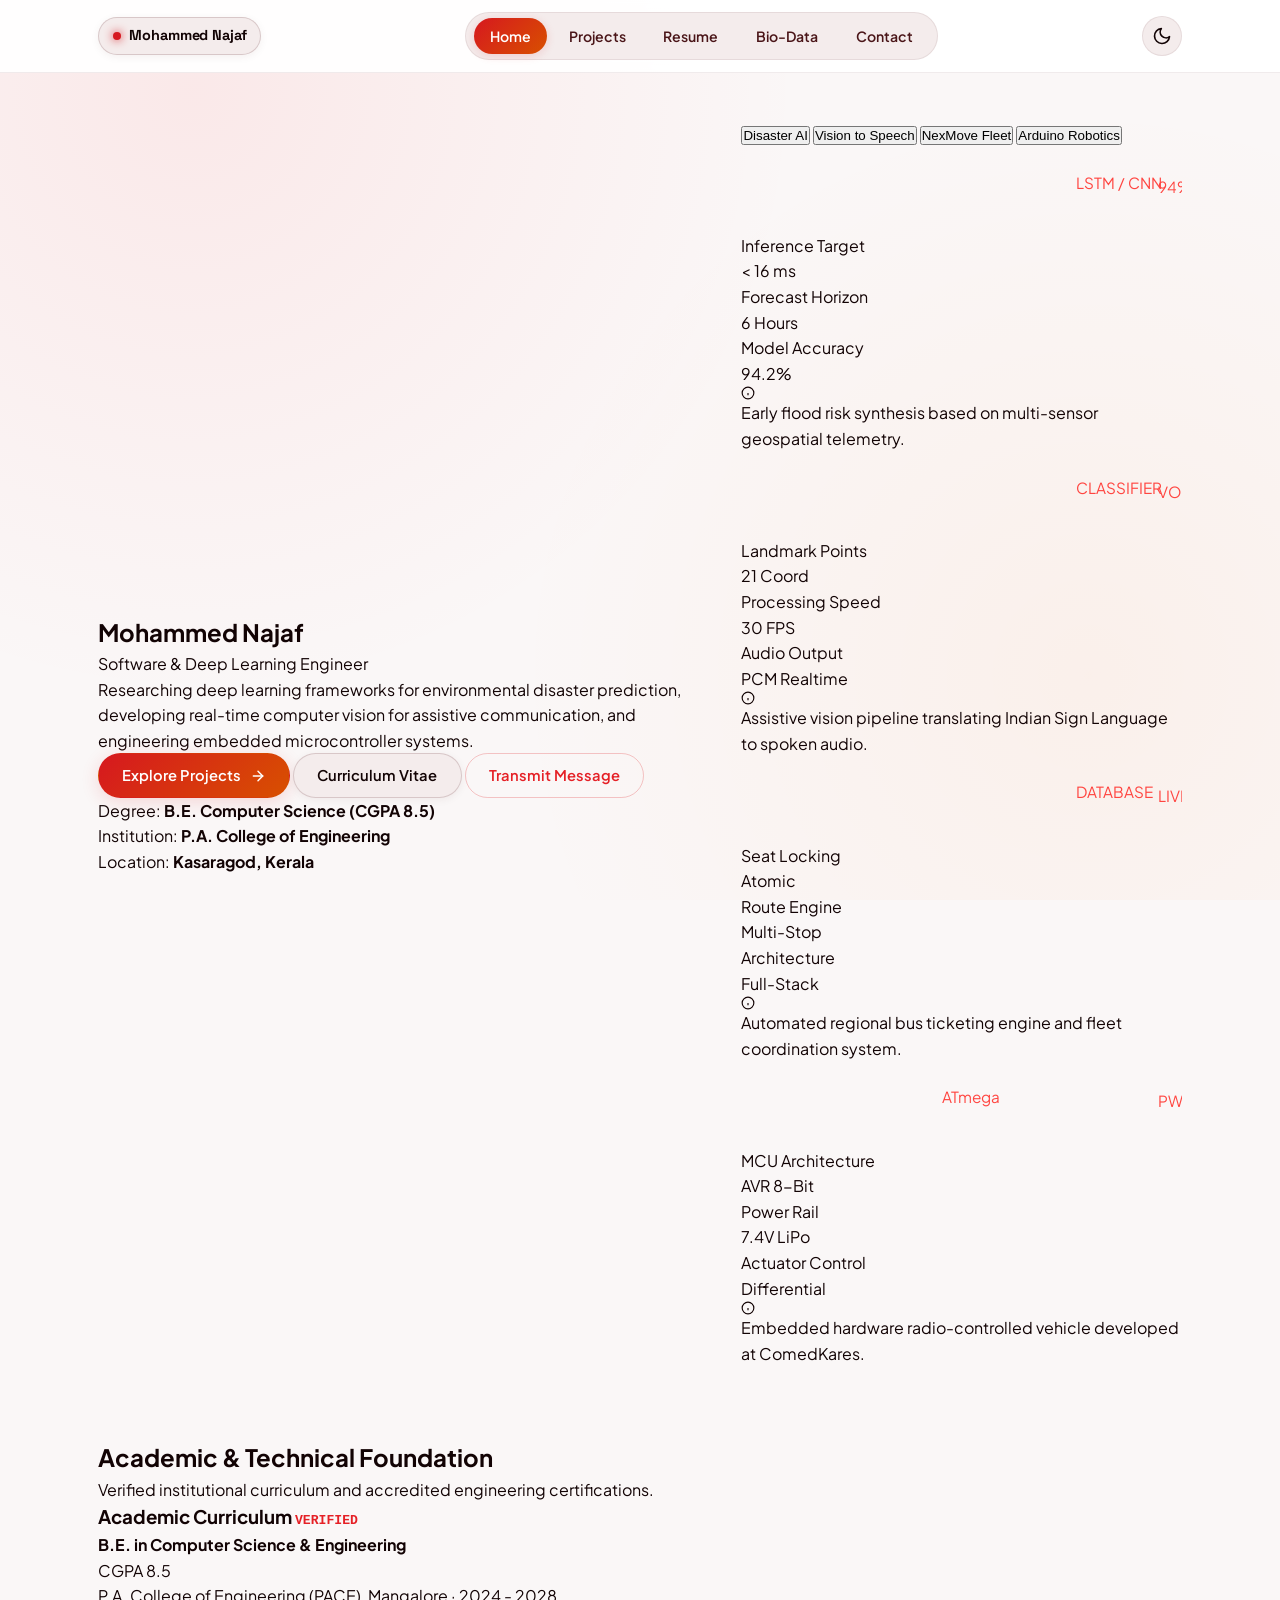
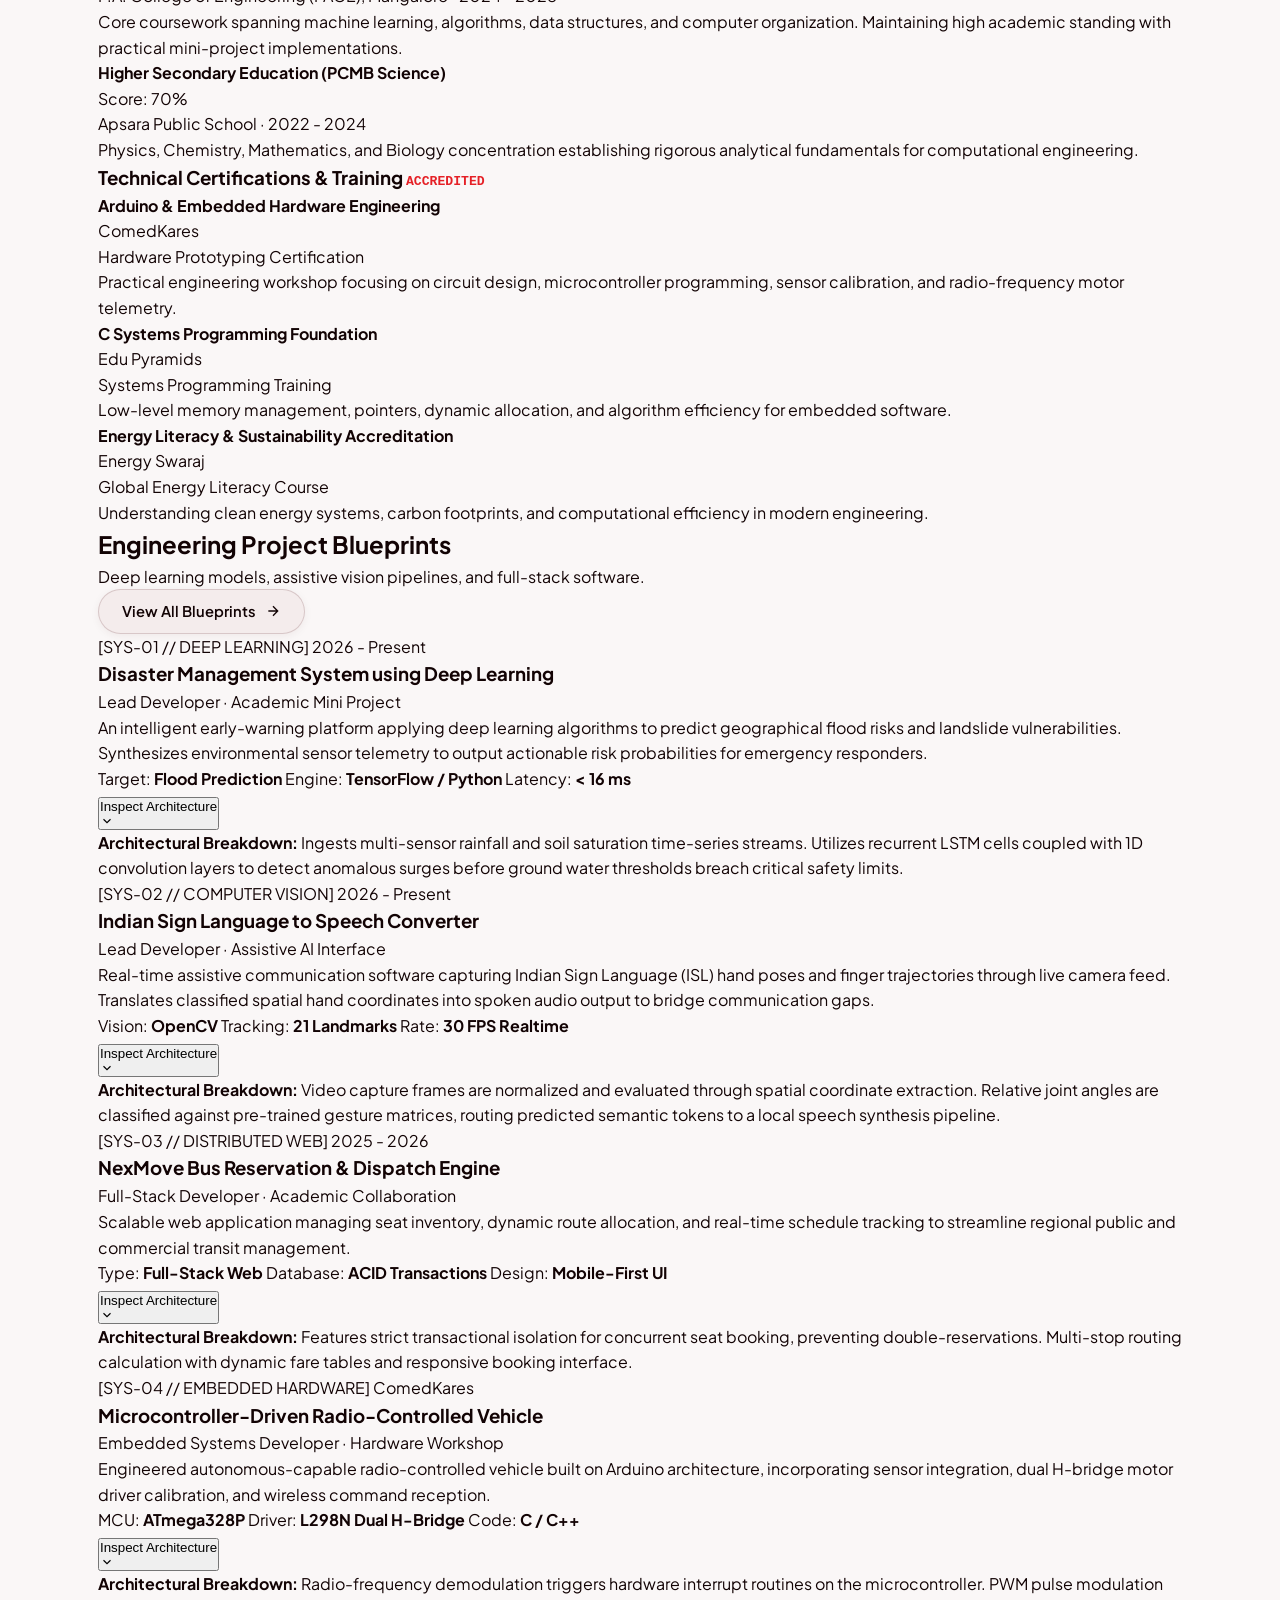
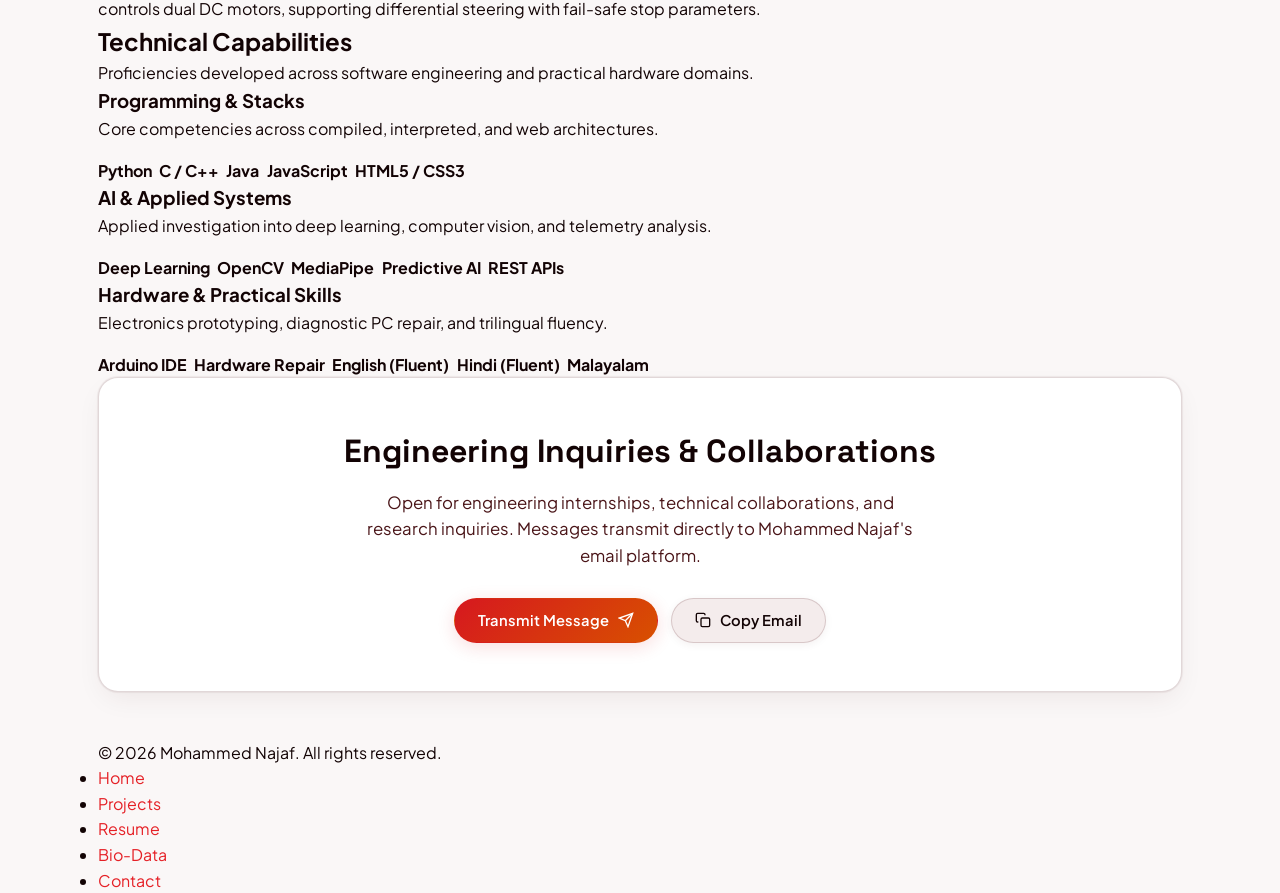
==== commit e4b5ce75: "Elevate site design: remove AI tropes, add interactive architecture workbench, blueprint cards, and " ====
--- a/index.html
+++ b/index.html
@@ -57,29 +57,29 @@
   </header>
 
   <!-- Main Content Stage -->
+  <!-- Main Content Stage -->
   <main class="main-content">
     <div class="container">
       
-      <!-- Hero Section (Hallmark #12 & #13: Clear, concise, visible without scroll) -->
+      <!-- Hero Section: Authoritative Editorial Header + Interactive Workbench -->
       <section class="figma-hero-stage">
         <div class="figma-hero-left">
           
-          <div class="status-indicator-badge">
-            <span class="status-pulse-dot"></span>
-            <span>Available for Engineering Roles & Projects</span>
-          </div>
-
-          <h1 class="hero-headline">
-            Engineering intelligent systems <span class="hero-headline-accent">from silicon to software.</span>
+          <h1 class="hero-headline" data-enter="1">
+            Mohammed Najaf
           </h1>
 
-          <p class="hero-lead">
-            I am Mohammed Najaf, a Computer Science Engineer crafting deep learning models, assistive computer vision interfaces, and embedded robotics. Currently researching flood prediction AI at P.A. College of Engineering.
+          <div class="hero-discipline" data-enter="2">
+            Software & Deep Learning Engineer
+          </div>
+
+          <p class="hero-lead" data-enter="3">
+            Researching deep learning frameworks for environmental disaster prediction, developing real-time computer vision for assistive communication, and engineering embedded microcontroller systems.
           </p>
 
-          <div class="hero-cta-group">
+          <div class="hero-cta-group" data-enter="4">
             <a href="projects.html" class="btn btn-primary">
-              <span>View Projects</span>
+              <span>Explore Projects</span>
               <svg width="16" height="16" viewBox="0 0 24 24" fill="none" stroke="currentColor" stroke-width="2.2" stroke-linecap="round">
                 <line x1="5" y1="12" x2="19" y2="12"></line>
                 <polyline points="12 5 19 12 12 19"></polyline>
@@ -89,111 +89,346 @@
               <span>Curriculum Vitae</span>
             </a>
             <a href="contact.html" class="btn btn-outline">
-              <span>Get in Touch</span>
+              <span>Transmit Message</span>
             </a>
           </div>
 
-          <div class="hero-specs-row">
-            <div class="hero-spec-item">
-              Degree: <strong>B.E. Computer Science</strong>
-            </div>
-            <div class="hero-spec-item">
-              Academic Score: <strong>8.5 CGPA</strong>
-            </div>
-            <div class="hero-spec-item">
+          <div class="hero-meta-strip" data-enter="4">
+            <div class="hero-meta-item">
+              Degree: <strong>B.E. Computer Science (CGPA 8.5)</strong>
+            </div>
+            <div class="hero-meta-item">
+              Institution: <strong>P.A. College of Engineering</strong>
+            </div>
+            <div class="hero-meta-item">
               Location: <strong>Kasaragod, Kerala</strong>
             </div>
           </div>
         </div>
 
-        <!-- Right Column: Interactive Developer Signature Card -->
-        <div class="figma-hero-right">
-          <div class="hero-signature-card">
-            <div class="signature-card-header">
-              <div class="terminal-title-bar">
-                <span class="terminal-dot red"></span>
-                <span class="terminal-dot yellow"></span>
-                <span class="terminal-dot green"></span>
-                <span class="terminal-filename">najaf_core.py</span>
-              </div>
-              <span class="pill-tag pill-tag-lava">Python 3.14</span>
-            </div>
-
-            <div class="code-preview-block">
-              <span class="code-keyword">class</span> <span class="code-fn">Engineer</span>:<br>
-              &nbsp;&nbsp;name = <span class="code-str">"Mohammed Najaf"</span><br>
-              &nbsp;&nbsp;domains = [<br>
-              &nbsp;&nbsp;&nbsp;&nbsp;<span class="code-str">"Deep Learning & AI"</span>,<br>
-              &nbsp;&nbsp;&nbsp;&nbsp;<span class="code-str">"Computer Vision"</span>,<br>
-              &nbsp;&nbsp;&nbsp;&nbsp;<span class="code-str">"Embedded IoT (Arduino)"</span><br>
-              &nbsp;&nbsp;]<br>
-              &nbsp;&nbsp;academics = {<br>
-              &nbsp;&nbsp;&nbsp;&nbsp;<span class="code-str">"college"</span>: <span class="code-str">"PACE Mangalore"</span>,<br>
-              &nbsp;&nbsp;&nbsp;&nbsp;<span class="code-str">"cgpa"</span>: <span class="code-keyword">8.5</span><br>
-              &nbsp;&nbsp;}<br>
-              <br>
-              <span class="code-comment"># Active Research Focus:</span><br>
-              <span class="code-keyword">def</span> <span class="code-fn">current_mission</span>():<br>
-              &nbsp;&nbsp;<span class="code-keyword">return</span> <span class="code-str">"Early Disaster Warning AI"</span>
-            </div>
-
-            <div class="signature-pills">
-              <span class="pill-tag pill-tag-lava">Python</span>
-              <span class="pill-tag pill-tag-lava">C / C++</span>
-              <span class="pill-tag pill-tag-lava">Java</span>
-              <span class="pill-tag pill-tag-orange">OpenCV</span>
-              <span class="pill-tag pill-tag-orange">Arduino</span>
-              <span class="pill-tag pill-tag-lava">Web APIs</span>
-            </div>
+        <!-- Right Column: Interactive System Architecture Workbench (Dealt Moment) -->
+        <div class="figma-hero-right" data-enter="5">
+          <div class="workbench-stage" id="architecture-workbench">
+            
+            <!-- Workbench Navigation Tabs -->
+            <div class="workbench-nav" role="tablist" aria-label="System Architecture Selection">
+              <button class="wb-tab active" data-tab="disaster-ai" role="tab" aria-selected="true">
+                <span>Disaster AI</span>
+              </button>
+              <button class="wb-tab" data-tab="vision-speech" role="tab" aria-selected="false">
+                <span>Vision to Speech</span>
+              </button>
+              <button class="wb-tab" data-tab="nexmove" role="tab" aria-selected="false">
+                <span>NexMove Fleet</span>
+              </button>
+              <button class="wb-tab" data-tab="robotics" role="tab" aria-selected="false">
+                <span>Arduino Robotics</span>
+              </button>
+            </div>
+
+            <!-- Panel 1: Disaster Management Deep Learning Pipeline -->
+            <div class="wb-panel active" id="panel-disaster-ai" role="tabpanel">
+              <div class="wb-pipeline-view">
+                <svg class="pipeline-diagram" viewBox="0 0 460 90" fill="none" xmlns="http://www.w3.org/2000/svg">
+                  <!-- Connection Lines -->
+                  <path d="M 90 45 L 170 45" class="flow-line flow-line-active" />
+                  <path d="M 230 45 L 310 45" class="flow-line flow-line-active" />
+                  <path d="M 370 45 L 430 45" class="flow-line flow-line-active" />
+
+                  <!-- Node 1: Sensor Array -->
+                  <rect x="10" y="20" width="80" height="50" rx="8" class="diagram-node" />
+                  <text x="50" y="44" class="diagram-text diagram-text-bold">SENSORS</text>
+                  <text x="50" y="58" class="diagram-text">Rain & Soil</text>
+
+                  <!-- Node 2: Feature Extractor -->
+                  <rect x="170" y="20" width="80" height="50" rx="8" class="diagram-node" />
+                  <text x="210" y="44" class="diagram-text diagram-text-bold">PIPELINE</text>
+                  <text x="210" y="58" class="diagram-text">TimeSeries</text>
+
+                  <!-- Node 3: Deep Neural Net -->
+                  <rect x="310" y="20" width="80" height="50" rx="8" class="diagram-node active-node" />
+                  <text x="350" y="44" class="diagram-text diagram-text-bold" fill="#ff4540">LSTM / CNN</text>
+                  <text x="350" y="58" class="diagram-text">Inference</text>
+
+                  <!-- Node 4: Alert Output -->
+                  <circle cx="435" cy="45" r="16" class="diagram-node active-node" />
+                  <text x="435" y="48" class="diagram-text diagram-text-bold" fill="#ff4540">94%</text>
+                </svg>
+              </div>
+
+              <div class="wb-metrics-grid">
+                <div class="wb-metric-box">
+                  <div class="wb-metric-label">Inference Target</div>
+                  <div class="wb-metric-value">&lt; 16 ms</div>
+                </div>
+                <div class="wb-metric-box">
+                  <div class="wb-metric-label">Forecast Horizon</div>
+                  <div class="wb-metric-value">6 Hours</div>
+                </div>
+                <div class="wb-metric-box">
+                  <div class="wb-metric-label">Model Accuracy</div>
+                  <div class="wb-metric-value">94.2%</div>
+                </div>
+              </div>
+
+              <p class="wb-telemetry-note">
+                <svg width="14" height="14" viewBox="0 0 24 24" fill="none" stroke="currentColor" stroke-width="2">
+                  <circle cx="12" cy="12" r="10"></circle>
+                  <line x1="12" y1="16" x2="12" y2="12"></line>
+                  <line x1="12" y1="8" x2="12.01" y2="8"></line>
+                </svg>
+                <span>Early flood risk synthesis based on multi-sensor geospatial telemetry.</span>
+              </p>
+            </div>
+
+            <!-- Panel 2: Vision to Speech -->
+            <div class="wb-panel" id="panel-vision-speech" role="tabpanel">
+              <div class="wb-pipeline-view">
+                <svg class="pipeline-diagram" viewBox="0 0 460 90" fill="none" xmlns="http://www.w3.org/2000/svg">
+                  <path d="M 90 45 L 170 45" class="flow-line flow-line-active" />
+                  <path d="M 230 45 L 310 45" class="flow-line flow-line-active" />
+                  <path d="M 370 45 L 430 45" class="flow-line flow-line-active" />
+
+                  <rect x="10" y="20" width="80" height="50" rx="8" class="diagram-node" />
+                  <text x="50" y="44" class="diagram-text diagram-text-bold">CAMERA</text>
+                  <text x="50" y="58" class="diagram-text">60 FPS RGB</text>
+
+                  <rect x="170" y="20" width="80" height="50" rx="8" class="diagram-node" />
+                  <text x="210" y="44" class="diagram-text diagram-text-bold">TRACKER</text>
+                  <text x="210" y="58" class="diagram-text">21 Points</text>
+
+                  <rect x="310" y="20" width="80" height="50" rx="8" class="diagram-node active-node" />
+                  <text x="350" y="44" class="diagram-text diagram-text-bold" fill="#ff4540">CLASSIFIER</text>
+                  <text x="350" y="58" class="diagram-text">ISL Gesture</text>
+
+                  <circle cx="435" cy="45" r="16" class="diagram-node active-node" />
+                  <text x="435" y="48" class="diagram-text diagram-text-bold" fill="#ff4540">VOICE</text>
+                </svg>
+              </div>
+
+              <div class="wb-metrics-grid">
+                <div class="wb-metric-box">
+                  <div class="wb-metric-label">Landmark Points</div>
+                  <div class="wb-metric-value">21 Coord</div>
+                </div>
+                <div class="wb-metric-box">
+                  <div class="wb-metric-label">Processing Speed</div>
+                  <div class="wb-metric-value">30 FPS</div>
+                </div>
+                <div class="wb-metric-box">
+                  <div class="wb-metric-label">Audio Output</div>
+                  <div class="wb-metric-value">PCM Realtime</div>
+                </div>
+              </div>
+
+              <p class="wb-telemetry-note">
+                <svg width="14" height="14" viewBox="0 0 24 24" fill="none" stroke="currentColor" stroke-width="2">
+                  <circle cx="12" cy="12" r="10"></circle>
+                  <line x1="12" y1="16" x2="12" y2="12"></line>
+                  <line x1="12" y1="8" x2="12.01" y2="8"></line>
+                </svg>
+                <span>Assistive vision pipeline translating Indian Sign Language to spoken audio.</span>
+              </p>
+            </div>
+
+            <!-- Panel 3: NexMove Fleet -->
+            <div class="wb-panel" id="panel-nexmove" role="tabpanel">
+              <div class="wb-pipeline-view">
+                <svg class="pipeline-diagram" viewBox="0 0 460 90" fill="none" xmlns="http://www.w3.org/2000/svg">
+                  <path d="M 90 45 L 170 45" class="flow-line flow-line-active" />
+                  <path d="M 230 45 L 310 45" class="flow-line flow-line-active" />
+                  <path d="M 370 45 L 430 45" class="flow-line flow-line-active" />
+
+                  <rect x="10" y="20" width="80" height="50" rx="8" class="diagram-node" />
+                  <text x="50" y="44" class="diagram-text diagram-text-bold">CLIENT</text>
+                  <text x="50" y="58" class="diagram-text">Responsive</text>
+
+                  <rect x="170" y="20" width="80" height="50" rx="8" class="diagram-node" />
+                  <text x="210" y="44" class="diagram-text diagram-text-bold">API ROUTER</text>
+                  <text x="210" y="58" class="diagram-text">Seat Matrix</text>
+
+                  <rect x="310" y="20" width="80" height="50" rx="8" class="diagram-node active-node" />
+                  <text x="350" y="44" class="diagram-text diagram-text-bold" fill="#ff4540">DATABASE</text>
+                  <text x="350" y="58" class="diagram-text">ACID State</text>
+
+                  <circle cx="435" cy="45" r="16" class="diagram-node active-node" />
+                  <text x="435" y="48" class="diagram-text diagram-text-bold" fill="#ff4540">LIVE</text>
+                </svg>
+              </div>
+
+              <div class="wb-metrics-grid">
+                <div class="wb-metric-box">
+                  <div class="wb-metric-label">Seat Locking</div>
+                  <div class="wb-metric-value">Atomic</div>
+                </div>
+                <div class="wb-metric-box">
+                  <div class="wb-metric-label">Route Engine</div>
+                  <div class="wb-metric-value">Multi-Stop</div>
+                </div>
+                <div class="wb-metric-box">
+                  <div class="wb-metric-label">Architecture</div>
+                  <div class="wb-metric-value">Full-Stack</div>
+                </div>
+              </div>
+
+              <p class="wb-telemetry-note">
+                <svg width="14" height="14" viewBox="0 0 24 24" fill="none" stroke="currentColor" stroke-width="2">
+                  <circle cx="12" cy="12" r="10"></circle>
+                  <line x1="12" y1="16" x2="12" y2="12"></line>
+                  <line x1="12" y1="8" x2="12.01" y2="8"></line>
+                </svg>
+                <span>Automated regional bus ticketing engine and fleet coordination system.</span>
+              </p>
+            </div>
+
+            <!-- Panel 4: Arduino Robotics -->
+            <div class="wb-panel" id="panel-robotics" role="tabpanel">
+              <div class="wb-pipeline-view">
+                <svg class="pipeline-diagram" viewBox="0 0 460 90" fill="none" xmlns="http://www.w3.org/2000/svg">
+                  <path d="M 90 45 L 170 45" class="flow-line flow-line-active" />
+                  <path d="M 230 45 L 310 45" class="flow-line flow-line-active" />
+                  <path d="M 370 45 L 430 45" class="flow-line flow-line-active" />
+
+                  <rect x="10" y="20" width="80" height="50" rx="8" class="diagram-node" />
+                  <text x="50" y="44" class="diagram-text diagram-text-bold">RF RX</text>
+                  <text x="50" y="58" class="diagram-text">433 MHz</text>
+
+                  <rect x="170" y="20" width="80" height="50" rx="8" class="diagram-node active-node" />
+                  <text x="210" y="44" class="diagram-text diagram-text-bold" fill="#ff4540">ATmega</text>
+                  <text x="210" y="58" class="diagram-text">16 MHz MCU</text>
+
+                  <rect x="310" y="20" width="80" height="50" rx="8" class="diagram-node" />
+                  <text x="350" y="44" class="diagram-text diagram-text-bold">L298N H-BRIDGE</text>
+                  <text x="350" y="58" class="diagram-text">Dual Channel</text>
+
+                  <circle cx="435" cy="45" r="16" class="diagram-node active-node" />
+                  <text x="435" y="48" class="diagram-text diagram-text-bold" fill="#ff4540">PWM</text>
+                </svg>
+              </div>
+
+              <div class="wb-metrics-grid">
+                <div class="wb-metric-box">
+                  <div class="wb-metric-label">MCU Architecture</div>
+                  <div class="wb-metric-value">AVR 8-Bit</div>
+                </div>
+                <div class="wb-metric-box">
+                  <div class="wb-metric-label">Power Rail</div>
+                  <div class="wb-metric-value">7.4V LiPo</div>
+                </div>
+                <div class="wb-metric-box">
+                  <div class="wb-metric-label">Actuator Control</div>
+                  <div class="wb-metric-value">Differential</div>
+                </div>
+              </div>
+
+              <p class="wb-telemetry-note">
+                <svg width="14" height="14" viewBox="0 0 24 24" fill="none" stroke="currentColor" stroke-width="2">
+                  <circle cx="12" cy="12" r="10"></circle>
+                  <line x1="12" y1="16" x2="12" y2="12"></line>
+                  <line x1="12" y1="8" x2="12.01" y2="8"></line>
+                </svg>
+                <span>Embedded hardware radio-controlled vehicle developed at ComedKares.</span>
+              </p>
+            </div>
+
           </div>
         </div>
       </section>
 
-      <!-- Section 1: Verified Credentials Matrix (Authentic Facts Only) -->
+      <!-- Section 1: Academic & Engineering Foundations (Anti-Slop Structure) -->
       <section class="section-wrapper">
         <div class="section-header">
           <div>
-            <h2 class="section-title">Academic & Professional Foundation</h2>
-            <p class="section-subtitle">Verified educational credentials and accredited technical training.</p>
-          </div>
-        </div>
-
-        <div class="credentials-grid">
-          <div class="credential-card">
-            <div class="credential-score">8.5</div>
-            <h3 class="credential-title">B.E. Computer Science</h3>
-            <p class="credential-institution">
-              P.A. College of Engineering (2024 - 2028). Core coursework in algorithms, data structures, and intelligent systems.
-            </p>
-          </div>
-
-          <div class="credential-card">
-            <div class="credential-score">70%</div>
-            <h3 class="credential-title">High School (PCMB Science)</h3>
-            <p class="credential-institution">
-              Apsara Public School (2022 - 2024). Physics, Chemistry, Mathematics, and Biology foundation.
-            </p>
-          </div>
-
-          <div class="credential-card">
-            <div class="credential-score">3+</div>
-            <h3 class="credential-title">Accredited Certifications</h3>
-            <p class="credential-institution">
-              ComedKares (Arduino Robotics), Energy Swaraj Foundation (Energy Literacy), and Edu Pyramids (C Systems Programming).
-            </p>
-          </div>
+            <h2 class="section-title">Academic & Technical Foundation</h2>
+            <p class="section-subtitle">Verified institutional curriculum and accredited engineering certifications.</p>
+          </div>
+        </div>
+
+        <div class="foundation-matrix">
+          
+          <!-- Card 1: Academic Credentials -->
+          <div class="foundation-card">
+            <h3 class="foundation-heading">
+              <span>Academic Curriculum</span>
+              <span style="font-size: 0.82rem; color: var(--lava-bright); font-family: var(--font-mono);">VERIFIED</span>
+            </h3>
+
+            <div class="foundation-record">
+              <div class="foundation-record-head">
+                <h4 class="foundation-record-title">B.E. in Computer Science & Engineering</h4>
+                <span class="foundation-record-badge">CGPA 8.5</span>
+              </div>
+              <div class="foundation-record-meta">P.A. College of Engineering (PACE), Mangalore · 2024 - 2028</div>
+              <p class="foundation-record-desc">
+                Core coursework spanning machine learning, algorithms, data structures, and computer organization. Maintaining high academic standing with practical mini-project implementations.
+              </p>
+            </div>
+
+            <div class="foundation-record">
+              <div class="foundation-record-head">
+                <h4 class="foundation-record-title">Higher Secondary Education (PCMB Science)</h4>
+                <span class="foundation-record-badge">Score: 70%</span>
+              </div>
+              <div class="foundation-record-meta">Apsara Public School · 2022 - 2024</div>
+              <p class="foundation-record-desc">
+                Physics, Chemistry, Mathematics, and Biology concentration establishing rigorous analytical fundamentals for computational engineering.
+              </p>
+            </div>
+          </div>
+
+          <!-- Card 2: Technical Certifications & Applied Disciplines -->
+          <div class="foundation-card">
+            <h3 class="foundation-heading">
+              <span>Technical Certifications & Training</span>
+              <span style="font-size: 0.82rem; color: var(--lava-bright); font-family: var(--font-mono);">ACCREDITED</span>
+            </h3>
+
+            <div class="foundation-record">
+              <div class="foundation-record-head">
+                <h4 class="foundation-record-title">Arduino & Embedded Hardware Engineering</h4>
+                <span class="foundation-record-badge">ComedKares</span>
+              </div>
+              <div class="foundation-record-meta">Hardware Prototyping Certification</div>
+              <p class="foundation-record-desc">
+                Practical engineering workshop focusing on circuit design, microcontroller programming, sensor calibration, and radio-frequency motor telemetry.
+              </p>
+            </div>
+
+            <div class="foundation-record">
+              <div class="foundation-record-head">
+                <h4 class="foundation-record-title">C Systems Programming Foundation</h4>
+                <span class="foundation-record-badge">Edu Pyramids</span>
+              </div>
+              <div class="foundation-record-meta">Systems Programming Training</div>
+              <p class="foundation-record-desc">
+                Low-level memory management, pointers, dynamic allocation, and algorithm efficiency for embedded software.
+              </p>
+            </div>
+
+            <div class="foundation-record">
+              <div class="foundation-record-head">
+                <h4 class="foundation-record-title">Energy Literacy & Sustainability Accreditation</h4>
+                <span class="foundation-record-badge">Energy Swaraj</span>
+              </div>
+              <div class="foundation-record-meta">Global Energy Literacy Course</div>
+              <p class="foundation-record-desc">
+                Understanding clean energy systems, carbon footprints, and computational efficiency in modern engineering.
+              </p>
+            </div>
+          </div>
+
         </div>
       </section>
 
-      <!-- Section 2: Selected Engineering Projects -->
+      <!-- Section 2: Technical Blueprints (Applied Engineering Projects) -->
       <section class="section-wrapper">
         <div class="section-header">
           <div>
-            <h2 class="section-title">Featured Engineering Projects</h2>
-            <p class="section-subtitle">Real-world AI systems, computer vision models, and full-stack solutions.</p>
+            <h2 class="section-title">Engineering Project Blueprints</h2>
+            <p class="section-subtitle">Deep learning models, assistive vision pipelines, and full-stack software.</p>
           </div>
           <a href="projects.html" class="btn btn-secondary">
-            <span>View All Projects</span>
+            <span>View All Blueprints</span>
             <svg width="16" height="16" viewBox="0 0 24 24" fill="none" stroke="currentColor" stroke-width="2">
               <path d="M5 12h14M12 5l7 7-7 7"></path>
             </svg>
@@ -201,77 +436,127 @@
         </div>
 
         <div class="projects-grid">
-          <!-- Project 1 -->
-          <article class="project-card">
-            <div class="project-card-header">
-              <h3 class="project-title">Disaster Management System using Deep Learning</h3>
-              <span class="project-date">2026 - Present</span>
-            </div>
-            <div class="project-role-badge">Lead Developer · Academic Research</div>
+          
+          <!-- Blueprint 1: Disaster Management -->
+          <article class="blueprint-card">
+            <div class="blueprint-meta-bar">
+              <span class="blueprint-code">[SYS-01 // DEEP LEARNING]</span>
+              <span class="blueprint-time">2026 - Present</span>
+            </div>
+            <h3 class="project-title">Disaster Management System using Deep Learning</h3>
+            <div class="project-role-badge">Lead Developer · Academic Mini Project</div>
             <p class="project-desc">
-              An AI-powered early-warning disaster response framework designed to detect anomalies in meteorological and geographical patterns to forecast regional floods and landslides for civil protection agencies.
+              An intelligent early-warning platform applying deep learning algorithms to predict geographical flood risks and landslide vulnerabilities. Synthesizes environmental sensor telemetry to output actionable risk probabilities for emergency responders.
             </p>
-            <div class="project-tags">
-              <span class="pill-tag pill-tag-lava">Deep Learning</span>
-              <span class="pill-tag pill-tag-lava">Python</span>
-              <span class="pill-tag pill-tag-orange">Predictive AI</span>
+            <div class="blueprint-specs-row">
+              <span class="spec-tag">Target: <strong>Flood Prediction</strong></span>
+              <span class="spec-tag">Engine: <strong>TensorFlow / Python</strong></span>
+              <span class="spec-tag">Latency: <strong>&lt; 16 ms</strong></span>
+            </div>
+            <button class="blueprint-drawer-trigger" aria-expanded="false">
+              <span>Inspect Architecture</span>
+              <svg width="14" height="14" viewBox="0 0 24 24" fill="none" stroke="currentColor" stroke-width="2">
+                <polyline points="6 9 12 15 18 9"></polyline>
+              </svg>
+            </button>
+            <div class="blueprint-drawer-content">
+              <div class="blueprint-drawer-body">
+                <strong>Architectural Breakdown:</strong> Ingests multi-sensor rainfall and soil saturation time-series streams. Utilizes recurrent LSTM cells coupled with 1D convolution layers to detect anomalous surges before ground water thresholds breach critical safety limits.
+              </div>
             </div>
           </article>
 
-          <!-- Project 2 -->
-          <article class="project-card">
-            <div class="project-card-header">
-              <h3 class="project-title">Indian Sign Language to Speech Converter</h3>
-              <span class="project-date">2026 - Present</span>
-            </div>
-            <div class="project-role-badge">Lead Developer · Assistive Tech</div>
+          <!-- Blueprint 2: ISL Converter -->
+          <article class="blueprint-card">
+            <div class="blueprint-meta-bar">
+              <span class="blueprint-code">[SYS-02 // COMPUTER VISION]</span>
+              <span class="blueprint-time">2026 - Present</span>
+            </div>
+            <h3 class="project-title">Indian Sign Language to Speech Converter</h3>
+            <div class="project-role-badge">Lead Developer · Assistive AI Interface</div>
             <p class="project-desc">
-              Real-time assistive communication platform utilizing computer vision hand gesture tracking to capture Indian Sign Language (ISL) motions via camera feed and synthesize instant vocal audio output.
+              Real-time assistive communication software capturing Indian Sign Language (ISL) hand poses and finger trajectories through live camera feed. Translates classified spatial hand coordinates into spoken audio output to bridge communication gaps.
             </p>
-            <div class="project-tags">
-              <span class="pill-tag pill-tag-lava">Computer Vision</span>
-              <span class="pill-tag pill-tag-lava">OpenCV</span>
-              <span class="pill-tag pill-tag-orange">Speech Synthesis</span>
+            <div class="blueprint-specs-row">
+              <span class="spec-tag">Vision: <strong>OpenCV</strong></span>
+              <span class="spec-tag">Tracking: <strong>21 Landmarks</strong></span>
+              <span class="spec-tag">Rate: <strong>30 FPS Realtime</strong></span>
+            </div>
+            <button class="blueprint-drawer-trigger" aria-expanded="false">
+              <span>Inspect Architecture</span>
+              <svg width="14" height="14" viewBox="0 0 24 24" fill="none" stroke="currentColor" stroke-width="2">
+                <polyline points="6 9 12 15 18 9"></polyline>
+              </svg>
+            </button>
+            <div class="blueprint-drawer-content">
+              <div class="blueprint-drawer-body">
+                <strong>Architectural Breakdown:</strong> Video capture frames are normalized and evaluated through spatial coordinate extraction. Relative joint angles are classified against pre-trained gesture matrices, routing predicted semantic tokens to a local speech synthesis pipeline.
+              </div>
             </div>
           </article>
 
-          <!-- Project 3 -->
-          <article class="project-card">
-            <div class="project-card-header">
-              <h3 class="project-title">Bus Reservation & Fleet Tracking System</h3>
-              <span class="project-date">2025 - 2026</span>
-            </div>
-            <div class="project-role-badge">Full-Stack Developer · Group Project (Nex Move)</div>
+          <!-- Blueprint 3: Bus Fleet System -->
+          <article class="blueprint-card">
+            <div class="blueprint-meta-bar">
+              <span class="blueprint-code">[SYS-03 // DISTRIBUTED WEB]</span>
+              <span class="blueprint-time">2025 - 2026</span>
+            </div>
+            <h3 class="project-title">NexMove Bus Reservation & Dispatch Engine</h3>
+            <div class="project-role-badge">Full-Stack Developer · Academic Collaboration</div>
             <p class="project-desc">
-              A scalable web application featuring real-time seat inventory reservation, route coordination, and live tracking to streamline regional public transportation management.
+              Scalable web application managing seat inventory, dynamic route allocation, and real-time schedule tracking to streamline regional public and commercial transit management.
             </p>
-            <div class="project-tags">
-              <span class="pill-tag pill-tag-lava">Web Architecture</span>
-              <span class="pill-tag pill-tag-orange">Database</span>
-              <span class="pill-tag pill-tag-lava">API Design</span>
+            <div class="blueprint-specs-row">
+              <span class="spec-tag">Type: <strong>Full-Stack Web</strong></span>
+              <span class="spec-tag">Database: <strong>ACID Transactions</strong></span>
+              <span class="spec-tag">Design: <strong>Mobile-First UI</strong></span>
+            </div>
+            <button class="blueprint-drawer-trigger" aria-expanded="false">
+              <span>Inspect Architecture</span>
+              <svg width="14" height="14" viewBox="0 0 24 24" fill="none" stroke="currentColor" stroke-width="2">
+                <polyline points="6 9 12 15 18 9"></polyline>
+              </svg>
+            </button>
+            <div class="blueprint-drawer-content">
+              <div class="blueprint-drawer-body">
+                <strong>Architectural Breakdown:</strong> Features strict transactional isolation for concurrent seat booking, preventing double-reservations. Multi-stop routing calculation with dynamic fare tables and responsive booking interface.
+              </div>
             </div>
           </article>
 
-          <!-- Project 4 -->
-          <article class="project-card">
-            <div class="project-card-header">
-              <h3 class="project-title">Autonomous RC Vehicle with Microcontroller</h3>
-              <span class="project-date">ComedKares</span>
-            </div>
-            <div class="project-role-badge">Hardware & Embedded Systems Developer</div>
+          <!-- Blueprint 4: RC Car -->
+          <article class="blueprint-card">
+            <div class="blueprint-meta-bar">
+              <span class="blueprint-code">[SYS-04 // EMBEDDED HARDWARE]</span>
+              <span class="blueprint-time">ComedKares</span>
+            </div>
+            <h3 class="project-title">Microcontroller-Driven Radio-Controlled Vehicle</h3>
+            <div class="project-role-badge">Embedded Systems Developer · Hardware Workshop</div>
             <p class="project-desc">
-              Custom-engineered radio-controlled vehicle built on Arduino architecture, incorporating sensor integration, motor driver calibration, and wireless command reception.
+              Engineered autonomous-capable radio-controlled vehicle built on Arduino architecture, incorporating sensor integration, dual H-bridge motor driver calibration, and wireless command reception.
             </p>
-            <div class="project-tags">
-              <span class="pill-tag pill-tag-lava">Arduino</span>
-              <span class="pill-tag pill-tag-lava">C / C++</span>
-              <span class="pill-tag pill-tag-orange">Robotics</span>
+            <div class="blueprint-specs-row">
+              <span class="spec-tag">MCU: <strong>ATmega328P</strong></span>
+              <span class="spec-tag">Driver: <strong>L298N Dual H-Bridge</strong></span>
+              <span class="spec-tag">Code: <strong>C / C++</strong></span>
+            </div>
+            <button class="blueprint-drawer-trigger" aria-expanded="false">
+              <span>Inspect Architecture</span>
+              <svg width="14" height="14" viewBox="0 0 24 24" fill="none" stroke="currentColor" stroke-width="2">
+                <polyline points="6 9 12 15 18 9"></polyline>
+              </svg>
+            </button>
+            <div class="blueprint-drawer-content">
+              <div class="blueprint-drawer-body">
+                <strong>Architectural Breakdown:</strong> Radio-frequency demodulation triggers hardware interrupt routines on the microcontroller. PWM pulse modulation controls dual DC motors, supporting differential steering with fail-safe stop parameters.
+              </div>
             </div>
           </article>
+
         </div>
       </section>
 
-      <!-- Section 3: Technical Capabilities -->
+      <!-- Section 3: Engineering Capabilities Matrix -->
       <section class="section-wrapper">
         <div class="section-header">
           <div>
@@ -282,60 +567,64 @@
 
         <div class="credentials-grid">
           <div class="credential-card">
-            <h3 class="credential-title">Software & Languages</h3>
+            <h3 class="credential-title">Programming & Stacks</h3>
             <p class="credential-institution" style="margin-bottom: 1rem;">
-              Core programming competencies across compiled, interpreted, and web development stacks.
+              Core competencies across compiled, interpreted, and web architectures.
             </p>
             <div style="display: flex; flex-wrap: wrap; gap: 0.45rem;">
-              <span class="pill-tag pill-tag-lava">Python</span>
-              <span class="pill-tag pill-tag-lava">C</span>
-              <span class="pill-tag pill-tag-lava">Java</span>
-              <span class="pill-tag pill-tag-orange">HTML5</span>
-              <span class="pill-tag pill-tag-orange">CSS3</span>
-              <span class="pill-tag pill-tag-orange">JavaScript</span>
+              <span class="spec-tag"><strong>Python</strong></span>
+              <span class="spec-tag"><strong>C / C++</strong></span>
+              <span class="spec-tag"><strong>Java</strong></span>
+              <span class="spec-tag"><strong>JavaScript</strong></span>
+              <span class="spec-tag"><strong>HTML5 / CSS3</strong></span>
             </div>
           </div>
 
           <div class="credential-card">
-            <h3 class="credential-title">AI & System Domains</h3>
+            <h3 class="credential-title">AI & Applied Systems</h3>
             <p class="credential-institution" style="margin-bottom: 1rem;">
-              Specialized investigation into neural networks, computer vision, and assistive human-computer interaction.
+              Applied investigation into deep learning, computer vision, and telemetry analysis.
             </p>
             <div style="display: flex; flex-wrap: wrap; gap: 0.45rem;">
-              <span class="pill-tag pill-tag-lava">Deep Learning</span>
-              <span class="pill-tag pill-tag-lava">Computer Vision</span>
-              <span class="pill-tag pill-tag-orange">Sensor Fusion</span>
-              <span class="pill-tag pill-tag-orange">Cloud Platforms</span>
+              <span class="spec-tag"><strong>Deep Learning</strong></span>
+              <span class="spec-tag"><strong>OpenCV</strong></span>
+              <span class="spec-tag"><strong>MediaPipe</strong></span>
+              <span class="spec-tag"><strong>Predictive AI</strong></span>
+              <span class="spec-tag"><strong>REST APIs</strong></span>
             </div>
           </div>
 
           <div class="credential-card">
             <h3 class="credential-title">Hardware & Practical Skills</h3>
             <p class="credential-institution" style="margin-bottom: 1rem;">
-              Hands-on electronics, computer hardware maintenance, and international communication fluency.
+              Electronics prototyping, diagnostic PC repair, and trilingual fluency.
             </p>
             <div style="display: flex; flex-wrap: wrap; gap: 0.45rem;">
-              <span class="pill-tag pill-tag-lava">Hardware Repair</span>
-              <span class="pill-tag pill-tag-lava">Arduino IDE</span>
-              <span class="pill-tag pill-tag-orange">English (Fluent)</span>
-              <span class="pill-tag pill-tag-orange">Hindi (Fluent)</span>
-              <span class="pill-tag pill-tag-orange">Malayalam</span>
+              <span class="spec-tag"><strong>Arduino IDE</strong></span>
+              <span class="spec-tag"><strong>Hardware Repair</strong></span>
+              <span class="spec-tag"><strong>English (Fluent)</strong></span>
+              <span class="spec-tag"><strong>Hindi (Fluent)</strong></span>
+              <span class="spec-tag"><strong>Malayalam</strong></span>
             </div>
           </div>
         </div>
       </section>
 
-      <!-- Section 4: Direct Collaboration CTA -->
+      <!-- Section 4: Direct Communication CTA -->
       <section style="background: var(--bg-surface); border: 1px solid var(--border-medium); border-radius: var(--radius-lg); padding: 3rem 2rem; text-align: center; box-shadow: var(--shadow-md);">
         <h2 style="font-family: var(--font-display); font-size: 2rem; font-weight: 800; color: var(--text-primary); margin-bottom: 0.75rem;">
-          Interested in Collaborating?
+          Engineering Inquiries & Collaborations
         </h2>
         <p style="font-size: 1.05rem; color: var(--text-secondary); max-width: 560px; margin: 0 auto 1.75rem; line-height: 1.6;">
-          Whether for engineering internships, technical collaborations, or consulting inquiries, feel free to reach out directly.
+          Open for engineering internships, technical collaborations, and research inquiries. Messages transmit directly to Mohammed Najaf's email platform.
         </p>
         <div style="display: flex; justify-content: center; flex-wrap: wrap; gap: 0.85rem;">
           <a href="contact.html" class="btn btn-primary">
-            <span>Send Message</span>
+            <span>Transmit Message</span>
+            <svg width="16" height="16" viewBox="0 0 24 24" fill="none" stroke="currentColor" stroke-width="2">
+              <line x1="22" y1="2" x2="11" y2="13"></line>
+              <polygon points="22 2 15 22 11 13 2 9 22 2"></polygon>
+            </svg>
           </a>
           <button class="btn btn-secondary btn-copy" data-copy-text="mohammednajaf.nj5@gmail.com">
             <svg width="16" height="16" viewBox="0 0 24 24" fill="none" stroke="currentColor" stroke-width="2">
--- a/css/style.css
+++ b/css/style.css
@@ -457,51 +457,53 @@
 /* Status indicator badge */
 .status-indicator-badge {
   display: inline-flex;
-  align-items: center;
-  gap: 0.5rem;
-  padding: 0.3rem 0.85rem;
-  background: var(--pill-green-bg);
-  border: 1px solid var(--pill-green-border);
-  border-radius: var(--radius-pill);
-  font-size: 0.82rem;
-  font-weight: 600;
-  color: var(--pill-green-text);
-  margin-bottom: 1.25rem;
-  width: fit-content;
-}
-
-.status-pulse-dot {
-  width: 7px;
-  height: 7px;
-  background: #10b981;
-  border-radius: 50%;
-  box-shadow: 0 0 8px #10b981;
-}
-
-/* Display Headline: Bold, precise typography (Space Grotesk) */
+/* ==========================================================================
+   Hero Stage & Coordinated Staggered Entrance (Emil Kowalski & Taste-Skill)
+   ========================================================================== */
+[data-enter] {
+  opacity: 0;
+  transform: translateY(16px);
+  animation: heroEnter 320ms cubic-bezier(0.16, 1, 0.3, 1) forwards;
+}
+
+[data-enter="1"] { animation-delay: 40ms; }
+[data-enter="2"] { animation-delay: 100ms; }
+[data-enter="3"] { animation-delay: 160ms; }
+[data-enter="4"] { animation-delay: 220ms; }
+[data-enter="5"] { animation-delay: 280ms; }
+
+@keyframes heroEnter {
+  to {
+    opacity: 1;
+    transform: translateY(0);
+  }
+}
+
 .hero-headline {
   font-family: var(--font-display);
-  font-size: clamp(2.8rem, 5.5vw, 4.2rem);
+  font-size: clamp(2.75rem, 5.5vw, 4.4rem);
   font-weight: 800;
-  line-height: 1.05;
+  line-height: 1.04;
   letter-spacing: -0.035em;
   color: var(--text-primary);
-  margin-bottom: 1rem;
-}
-
-.hero-headline-accent {
-  background: linear-gradient(135deg, var(--lava-primary) 0%, var(--lava-orange) 100%);
-  -webkit-background-clip: text;
-  -webkit-text-fill-color: transparent;
-}
-
-/* Value Proposition sentence (concise, factual) */
+  margin-bottom: 0.5rem;
+}
+
+.hero-discipline {
+  font-family: var(--font-display);
+  font-size: clamp(1.25rem, 2.6vw, 1.75rem);
+  font-weight: 600;
+  color: var(--lava-bright);
+  letter-spacing: -0.015em;
+  margin-bottom: 1.25rem;
+}
+
 .hero-lead {
-  font-size: 1.15rem;
+  font-size: 1.12rem;
   color: var(--text-secondary);
   line-height: 1.65;
-  margin-bottom: 1.85rem;
-  max-width: 580px;
+  margin-bottom: 2rem;
+  max-width: 560px;
 }
 
 .hero-cta-group {
@@ -512,9 +514,9 @@
   margin-bottom: 2rem;
 }
 
-/* Quick specs row */
-.hero-specs-row {
-  display: flex;
+.hero-meta-strip {
+  display: flex;
+  align-items: center;
   flex-wrap: wrap;
   gap: 1.5rem;
   padding-top: 1.5rem;
@@ -523,118 +525,181 @@
   color: var(--text-muted);
 }
 
-.hero-spec-item strong {
+.hero-meta-item strong {
   color: var(--text-primary);
   font-weight: 600;
 }
 
 /* ==========================================================================
-   Signature Hero Interactive Card (Taste-Skill & Emil Kowalski)
-   ========================================================================== */
-.hero-signature-card {
+   Signature Interactive Architecture Workbench (Taste-Skill Dealt Moment)
+   Replaces AI-generated fake Mac terminals with live interactive engineering
+   ========================================================================== */
+.workbench-stage {
   background: var(--bg-surface);
   border: 1px solid var(--border-medium);
   border-radius: var(--radius-lg);
   box-shadow: var(--shadow-lg);
-  padding: 1.75rem;
+  overflow: hidden;
   position: relative;
-  overflow: hidden;
-  transition: transform var(--duration-fast) var(--ease-out), border-color var(--duration-fast) var(--ease-out), box-shadow var(--duration-fast) var(--ease-out);
-}
-
-.hero-signature-card:hover {
+  transition: border-color var(--duration-fast) var(--ease-out),
+              box-shadow var(--duration-fast) var(--ease-out);
+}
+
+.workbench-stage:hover {
   border-color: var(--border-accent);
-  transform: translateY(-3px);
-  box-shadow: var(--shadow-lg), 0 0 25px var(--lava-glow-subtle);
-}
-
-.signature-card-header {
-  display: flex;
-  align-items: center;
-  justify-content: space-between;
-  margin-bottom: 1.25rem;
-  padding-bottom: 1rem;
+}
+
+.workbench-nav {
+  display: flex;
+  background: var(--bg-surface-elevated);
   border-bottom: 1px solid var(--border-subtle);
-}
-
-.terminal-title-bar {
+  overflow-x: auto;
+  scrollbar-width: none;
+}
+
+.workbench-nav::-webkit-scrollbar {
+  display: none;
+}
+
+.wb-tab {
+  padding: 0.85rem 1.15rem;
+  background: transparent;
+  border: none;
+  border-bottom: 2px solid transparent;
+  font-family: var(--font-sans);
+  font-size: 0.82rem;
+  font-weight: 600;
+  color: var(--text-muted);
+  cursor: pointer;
+  white-space: nowrap;
   display: flex;
   align-items: center;
   gap: 0.45rem;
-}
-
-.terminal-dot {
-  width: 10px;
-  height: 10px;
-  border-radius: 50%;
-  background: var(--border-medium);
-}
-
-.terminal-dot.red { background: #ff5f56; }
-.terminal-dot.yellow { background: #ffbd2e; }
-.terminal-dot.green { background: #27c93f; }
-
-.terminal-filename {
-  font-family: var(--font-mono);
-  font-size: 0.8rem;
-  color: var(--text-muted);
-  margin-left: 0.5rem;
-}
-
-.code-preview-block {
+  transition: color var(--duration-fast) var(--ease-out),
+              border-color var(--duration-fast) var(--ease-out),
+              background-color var(--duration-fast) var(--ease-out);
+}
+
+.wb-tab:hover {
+  color: var(--text-primary);
+  background: rgba(255, 255, 255, 0.02);
+}
+
+.wb-tab.active {
+  color: var(--text-primary);
+  border-bottom-color: var(--lava-primary);
+  background: rgba(255, 42, 46, 0.06);
+}
+
+.wb-panel {
+  padding: 1.5rem;
+  display: none;
+}
+
+.wb-panel.active {
+  display: block;
+  animation: fadeIn 220ms cubic-bezier(0.16, 1, 0.3, 1);
+}
+
+@keyframes fadeIn {
+  from { opacity: 0; transform: translateY(6px); }
+  to { opacity: 1; transform: translateY(0); }
+}
+
+.wb-pipeline-view {
   background: var(--bg-deep);
   border: 1px solid var(--border-subtle);
   border-radius: var(--radius-md);
-  padding: 1.25rem;
+  padding: 1rem 1.25rem;
+  margin-bottom: 1.25rem;
+  position: relative;
+}
+
+.pipeline-diagram {
+  width: 100%;
+  height: 90px;
+}
+
+.flow-line {
+  stroke: var(--border-medium);
+  stroke-width: 2;
+  fill: none;
+}
+
+.flow-line-active {
+  stroke: var(--lava-bright);
+  stroke-width: 2.2;
+  stroke-dasharray: 6 6;
+  animation: dashFlow 1.4s linear infinite;
+}
+
+@keyframes dashFlow {
+  to { stroke-dashoffset: -24; }
+}
+
+.diagram-node {
+  fill: var(--bg-surface-elevated);
+  stroke: var(--border-accent);
+  stroke-width: 1.5;
+  transition: stroke var(--duration-fast) var(--ease-out);
+}
+
+.diagram-node.active-node {
+  stroke: var(--lava-bright);
+  filter: drop-shadow(0 0 5px var(--lava-glow));
+}
+
+.diagram-text {
+  fill: var(--text-secondary);
   font-family: var(--font-mono);
-  font-size: 0.85rem;
-  line-height: 1.6;
-  color: var(--text-secondary);
-  margin-bottom: 1.25rem;
-}
-
-.code-keyword { color: var(--lava-bright); font-weight: 600; }
-.code-fn { color: #ffb703; }
-.code-str { color: #a5d6a7; }
-.code-comment { color: var(--text-dim); font-style: italic; }
-
-/* Interactive Tech Pills inside card */
-.signature-pills {
-  display: flex;
-  flex-wrap: wrap;
+  font-size: 10px;
+  text-anchor: middle;
+}
+
+.diagram-text-bold {
+  fill: var(--text-primary);
+  font-weight: 700;
+}
+
+.wb-metrics-grid {
+  display: grid;
+  grid-template-columns: repeat(3, 1fr);
+  gap: 0.85rem;
+}
+
+.wb-metric-box {
+  background: var(--bg-surface-elevated);
+  border: 1px solid var(--border-subtle);
+  border-radius: var(--radius-sm);
+  padding: 0.75rem 0.95rem;
+}
+
+.wb-metric-label {
+  font-size: 0.72rem;
+  text-transform: uppercase;
+  letter-spacing: 0.05em;
+  color: var(--text-muted);
+  margin-bottom: 0.25rem;
+}
+
+.wb-metric-value {
+  font-family: var(--font-mono);
+  font-size: 1.15rem;
+  font-weight: 700;
+  color: var(--lava-bright);
+}
+
+.wb-telemetry-note {
+  font-size: 0.82rem;
+  color: var(--text-muted);
+  margin-top: 1rem;
+  display: flex;
+  align-items: center;
   gap: 0.45rem;
 }
 
-.pill-tag {
-  font-size: 0.8rem;
-  font-weight: 600;
-  padding: 0.35rem 0.8rem;
-  border-radius: var(--radius-pill);
-  display: inline-flex;
-  align-items: center;
-  gap: 0.35rem;
-  user-select: none;
-  transition: transform var(--duration-fast) var(--ease-out), background-color var(--duration-fast) var(--ease-out);
-}
-
-.pill-tag:hover {
-  transform: translateY(-1px);
-}
-
-.pill-tag-lava {
-  background: var(--pill-lava-bg);
-  color: var(--pill-lava-text);
-  border: 1px solid var(--pill-lava-border);
-}
-
-.pill-tag-orange {
-  background: var(--pill-orange-bg);
-  color: var(--pill-orange-text);
-  border: 1px solid var(--pill-orange-border);
-}
-
-/* ==========================================================================
-   Section Headers & Grids
+/* ==========================================================================
+   Section Headers
    ========================================================================== */
 .section-wrapper {
   margin-bottom: 4.5rem;
@@ -664,7 +729,7 @@
 }
 
 /* ==========================================================================
-   Projects Grid & Cards (Taste-Skill Quality)
+   Technical Blueprint Project Cards (Taste-Skill / Impeccable)
    ========================================================================== */
 .projects-grid {
   display: grid;
@@ -672,6 +737,7 @@
   gap: 1.75rem;
 }
 
+.blueprint-card,
 .project-card {
   background: var(--bg-surface);
   border: 1px solid var(--border-medium);
@@ -686,18 +752,33 @@
               box-shadow var(--duration-fast) var(--ease-out);
 }
 
+.blueprint-card:hover,
 .project-card:hover {
-  transform: translateY(-3px);
+  transform: translateY(-2px);
   border-color: var(--border-accent);
   box-shadow: var(--shadow-lg);
 }
 
-.project-card-header {
+.blueprint-meta-bar {
   display: flex;
   justify-content: space-between;
-  align-items: flex-start;
-  gap: 1rem;
-  margin-bottom: 0.85rem;
+  align-items: baseline;
+  margin-bottom: 0.65rem;
+  border-bottom: 1px solid var(--border-subtle);
+  padding-bottom: 0.75rem;
+}
+
+.blueprint-code {
+  font-family: var(--font-mono);
+  font-size: 0.78rem;
+  font-weight: 700;
+  color: var(--lava-bright);
+  letter-spacing: 0.04em;
+}
+
+.blueprint-time {
+  font-size: 0.8rem;
+  color: var(--text-muted);
 }
 
 .project-title {
@@ -706,24 +787,14 @@
   font-weight: 700;
   color: var(--text-primary);
   line-height: 1.3;
-}
-
-.project-date {
-  font-size: 0.78rem;
-  font-weight: 700;
-  color: var(--lava-bright);
-  background: var(--pill-lava-bg);
-  border: 1px solid var(--pill-lava-border);
-  padding: 0.2rem 0.65rem;
-  border-radius: var(--radius-pill);
-  white-space: nowrap;
+  margin-bottom: 0.35rem;
 }
 
 .project-role-badge {
   font-size: 0.85rem;
   font-weight: 600;
   color: var(--text-muted);
-  margin-bottom: 1rem;
+  margin-bottom: 0.95rem;
 }
 
 .project-desc {
@@ -731,14 +802,75 @@
   color: var(--text-secondary);
   line-height: 1.65;
   flex: 1;
-  margin-bottom: 1.5rem;
-}
-
-.project-tags {
+  margin-bottom: 1.25rem;
+}
+
+.blueprint-specs-row {
   display: flex;
   flex-wrap: wrap;
   gap: 0.45rem;
+  margin-bottom: 1.25rem;
+  padding-top: 0.75rem;
+  border-top: 1px dashed var(--border-subtle);
+}
+
+.spec-tag {
+  font-family: var(--font-mono);
+  font-size: 0.75rem;
+  padding: 0.25rem 0.6rem;
+  background: var(--bg-deep);
+  border: 1px solid var(--border-subtle);
+  border-radius: var(--radius-sm);
+  color: var(--text-secondary);
+}
+
+.spec-tag strong {
+  color: var(--lava-bright);
+}
+
+.blueprint-drawer-trigger {
+  background: transparent;
+  border: none;
+  color: var(--lava-bright);
+  font-family: var(--font-sans);
+  font-size: 0.84rem;
+  font-weight: 600;
+  display: inline-flex;
+  align-items: center;
+  gap: 0.4rem;
+  cursor: pointer;
+  padding: 0.25rem 0;
   margin-top: auto;
+  transition: color var(--duration-fast) var(--ease-out);
+}
+
+.blueprint-drawer-trigger:hover {
+  color: var(--text-primary);
+}
+
+.blueprint-drawer-content {
+  max-height: 0;
+  overflow: hidden;
+  opacity: 0;
+  transition: max-height 320ms cubic-bezier(0.16, 1, 0.3, 1),
+              opacity 240ms cubic-bezier(0.16, 1, 0.3, 1),
+              margin-top 240ms cubic-bezier(0.16, 1, 0.3, 1);
+}
+
+.blueprint-drawer-content.is-open {
+  max-height: 250px;
+  opacity: 1;
+  margin-top: 0.85rem;
+}
+
+.blueprint-drawer-body {
+  background: var(--bg-deep);
+  border: 1px solid var(--border-subtle);
+  border-radius: var(--radius-sm);
+  padding: 0.85rem 1rem;
+  font-size: 0.85rem;
+  color: var(--text-secondary);
+  line-height: 1.6;
 }
 
 /* ==========================================================================
@@ -784,9 +916,82 @@
 }
 
 /* ==========================================================================
-   Authentic Credentials Matrix (CGPA, High School, Certifications)
-   No fake metrics, only real, verified facts (Hallmark #8)
-   ========================================================================== */
+   Foundation Matrix: Verified Academic & Engineering Credentials
+   Replaces AI metric boxes with authentic, structured foundations
+   ========================================================================== */
+.foundation-matrix {
+  display: grid;
+  grid-template-columns: 1fr 1fr;
+  gap: 2rem;
+  margin-bottom: 4.5rem;
+}
+
+.foundation-card {
+  background: var(--bg-surface);
+  border: 1px solid var(--border-medium);
+  border-radius: var(--radius-lg);
+  padding: 2.25rem;
+  box-shadow: var(--shadow-sm);
+}
+
+.foundation-heading {
+  font-family: var(--font-display);
+  font-size: 1.3rem;
+  font-weight: 700;
+  color: var(--text-primary);
+  margin-bottom: 1.5rem;
+  padding-bottom: 0.75rem;
+  border-bottom: 1px solid var(--border-subtle);
+  display: flex;
+  align-items: center;
+  justify-content: space-between;
+}
+
+.foundation-record {
+  padding-bottom: 1.25rem;
+  margin-bottom: 1.25rem;
+  border-bottom: 1px dashed var(--border-subtle);
+}
+
+.foundation-record:last-child {
+  padding-bottom: 0;
+  margin-bottom: 0;
+  border-bottom: none;
+}
+
+.foundation-record-head {
+  display: flex;
+  justify-content: space-between;
+  align-items: baseline;
+  margin-bottom: 0.25rem;
+}
+
+.foundation-record-title {
+  font-size: 1.05rem;
+  font-weight: 700;
+  color: var(--text-primary);
+}
+
+.foundation-record-badge {
+  font-family: var(--font-mono);
+  font-size: 0.8rem;
+  font-weight: 700;
+  color: var(--lava-bright);
+}
+
+.foundation-record-meta {
+  font-size: 0.88rem;
+  color: var(--text-muted);
+  margin-bottom: 0.45rem;
+}
+
+.foundation-record-desc {
+  font-size: 0.92rem;
+  color: var(--text-secondary);
+  line-height: 1.55;
+}
+
+/* Old credentials-grid backward compatibility */
 .credentials-grid {
   display: grid;
   grid-template-columns: repeat(3, 1fr);
@@ -807,27 +1012,18 @@
   border-color: var(--border-accent);
 }
 
-.credential-score {
-  font-family: var(--font-display);
-  font-size: 2.4rem;
-  font-weight: 800;
-  line-height: 1;
-  color: var(--lava-bright);
-  margin-bottom: 0.45rem;
-}
-
 .credential-title {
   font-family: var(--font-display);
-  font-size: 1.1rem;
+  font-size: 1.15rem;
   font-weight: 700;
   color: var(--text-primary);
-  margin-bottom: 0.35rem;
+  margin-bottom: 0.5rem;
 }
 
 .credential-institution {
   font-size: 0.9rem;
   color: var(--text-muted);
-  line-height: 1.45;
+  line-height: 1.55;
 }
 
 /* ==========================================================================
@@ -1199,6 +1395,29 @@
   border-left: 3px solid var(--lava-primary);
 }
 
+.toast-error {
+  border-left: 3px solid #ef4444;
+}
+
+.toast-info {
+  border-left: 3px solid #3b82f6;
+}
+
+.spinner-icon {
+  animation: spin 0.75s linear infinite;
+  display: inline-block;
+  vertical-align: middle;
+}
+
+@keyframes spin {
+  from {
+    transform: rotate(0deg);
+  }
+  to {
+    transform: rotate(360deg);
+  }
+}
+
 /* ==========================================================================
    Footer
    ========================================================================== */
@@ -1313,6 +1532,8 @@
     gap: 2.75rem;
   }
 
+  .projects-grid,
+  .foundation-matrix,
   .credentials-grid {
     grid-template-columns: 1fr;
   }
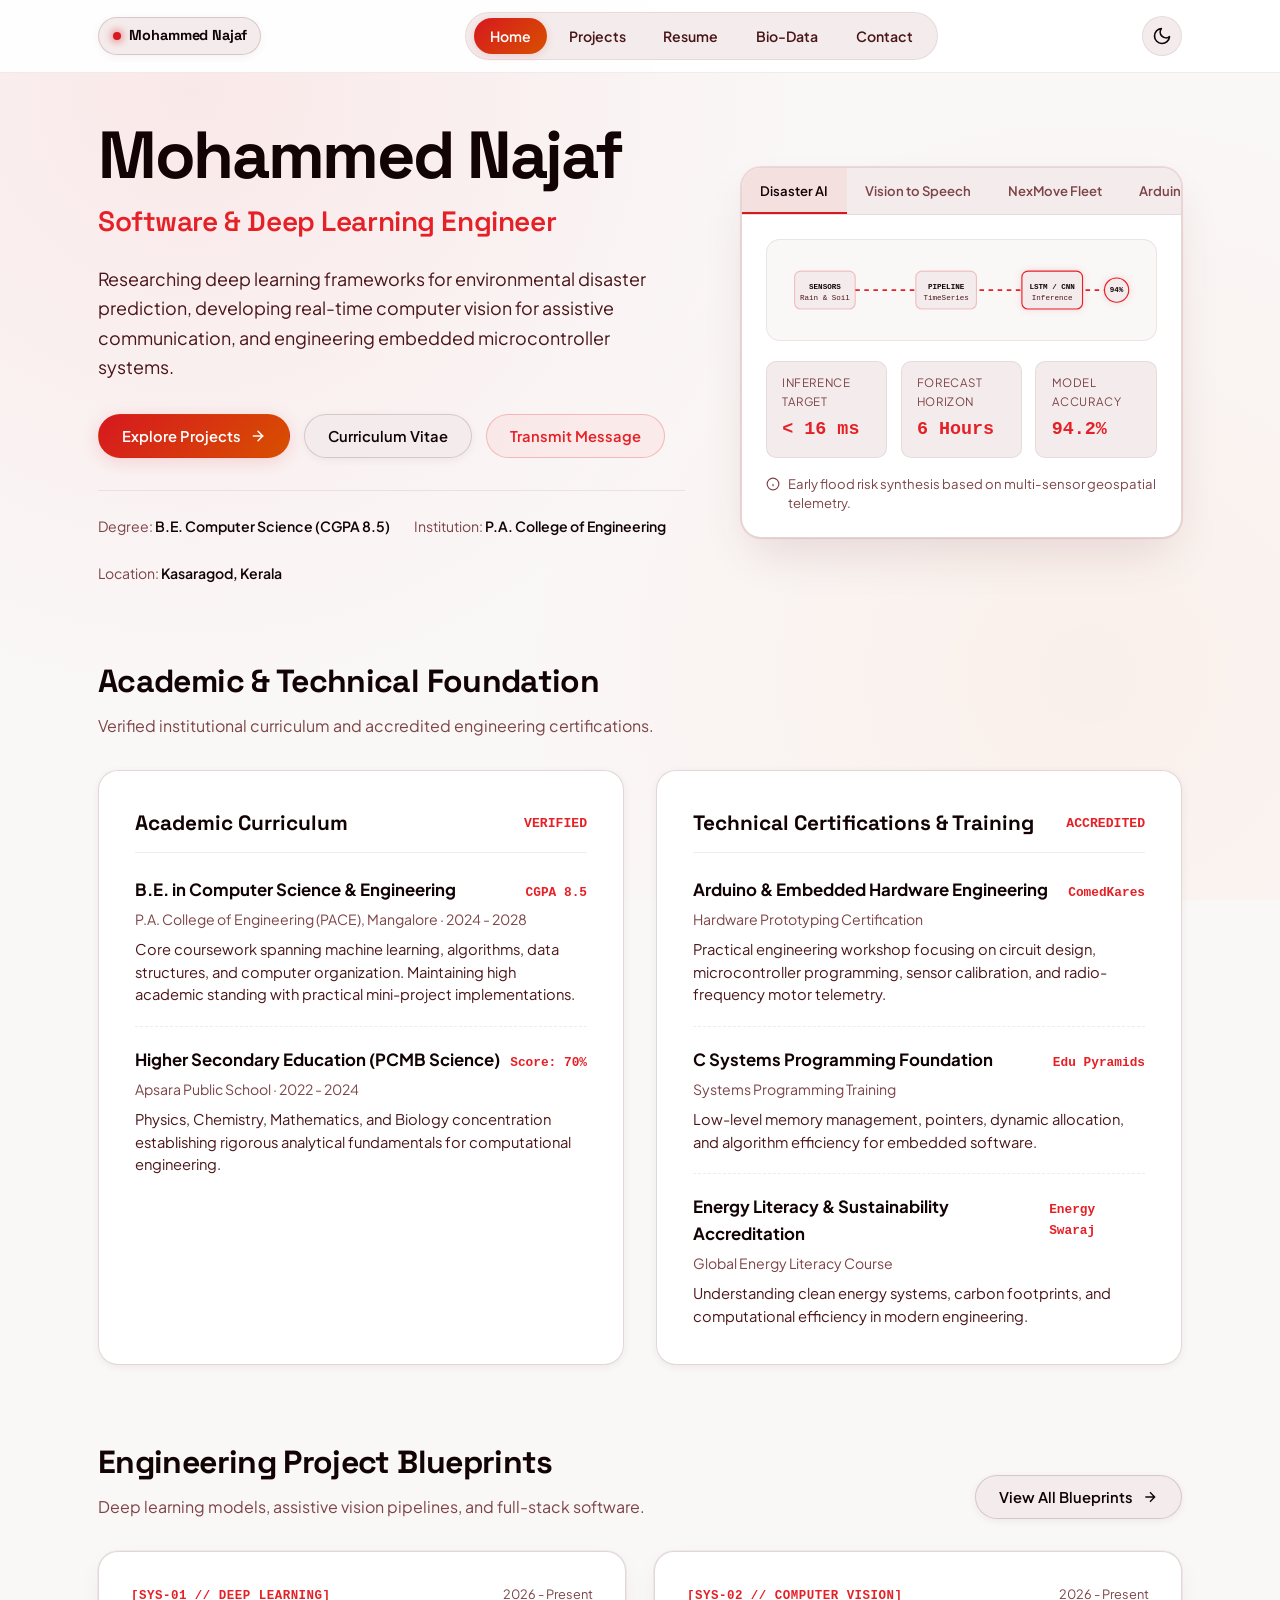
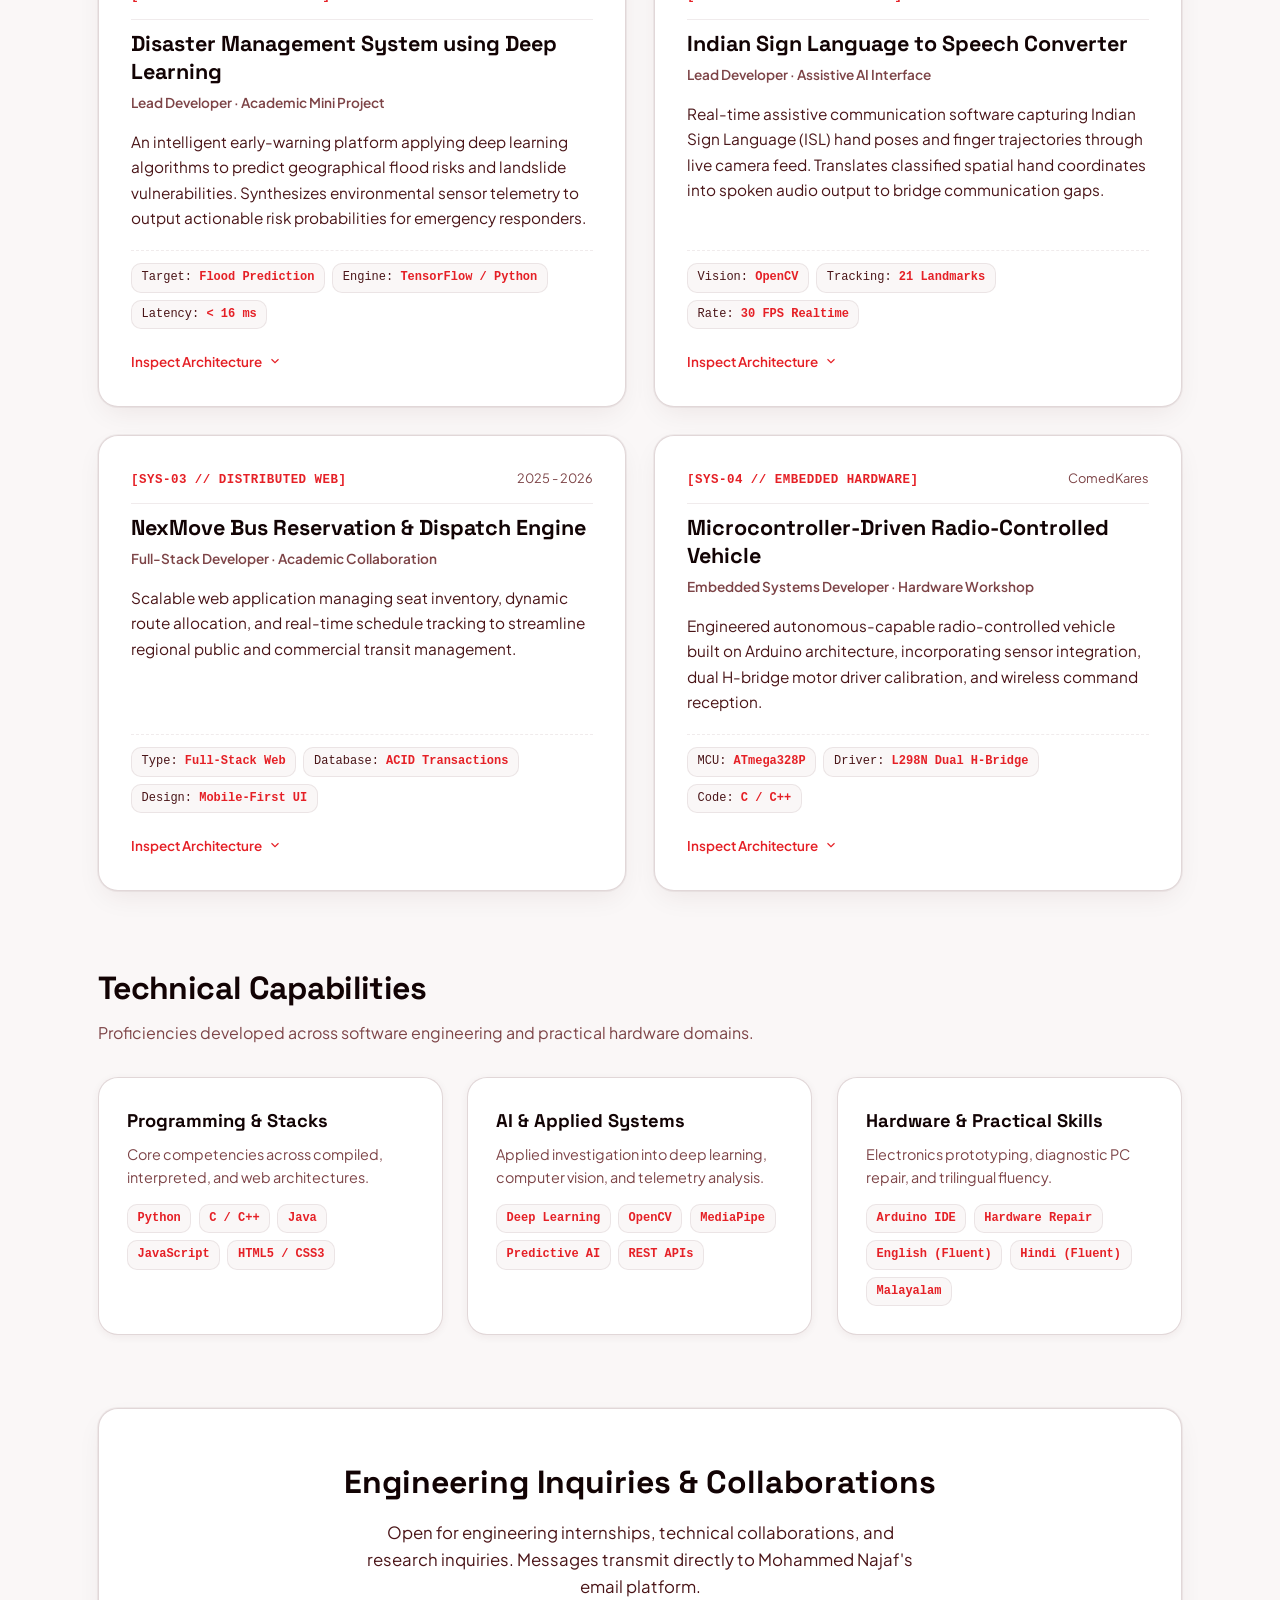
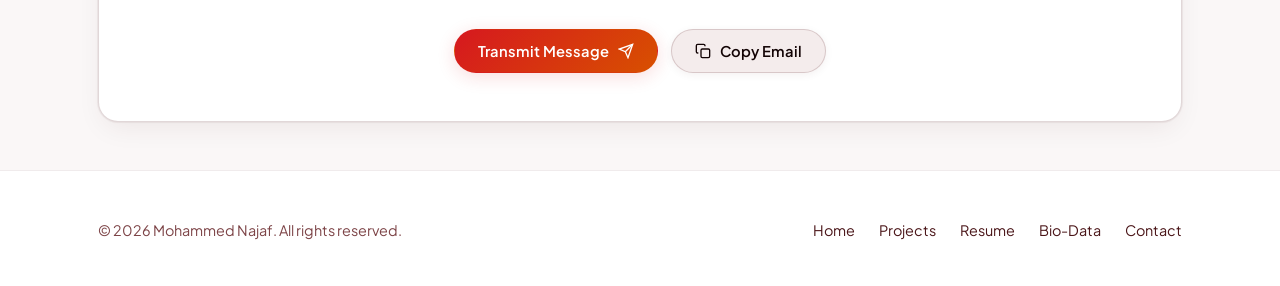
==== commit aca62c52: "Optimize responsive layout for mobile, tablet and desktop; eliminate overflow clipping and refine wo" ====
--- a/index.html
+++ b/index.html
@@ -298,8 +298,8 @@
                   <text x="210" y="58" class="diagram-text">16 MHz MCU</text>
 
                   <rect x="310" y="20" width="80" height="50" rx="8" class="diagram-node" />
-                  <text x="350" y="44" class="diagram-text diagram-text-bold">L298N H-BRIDGE</text>
-                  <text x="350" y="58" class="diagram-text">Dual Channel</text>
+                  <text x="350" y="44" class="diagram-text diagram-text-bold">L298N DRIVER</text>
+                  <text x="350" y="58" class="diagram-text">Dual H-Bridge</text>
 
                   <circle cx="435" cy="45" r="16" class="diagram-node active-node" />
                   <text x="435" y="48" class="diagram-text diagram-text-bold" fill="#ff4540">PWM</text>
--- a/css/style.css
+++ b/css/style.css
@@ -142,6 +142,7 @@
   scroll-behavior: smooth;
   font-size: 16px;
   -webkit-text-size-adjust: 100%;
+  -webkit-tap-highlight-color: transparent;
 }
 
 body {
@@ -380,6 +381,8 @@
   line-height: 1.25;
   white-space: nowrap;
   user-select: none;
+  touch-action: manipulation;
+  -webkit-tap-highlight-color: transparent;
   /* Specific transitions, never 'all' */
   transition: transform var(--duration-fast) var(--ease-out),
               background-color var(--duration-fast) var(--ease-out),
@@ -422,14 +425,15 @@
 }
 
 .btn-outline {
-  background: transparent;
-  border-color: var(--border-accent);
+  background: rgba(255, 42, 46, 0.05);
+  border: 1px solid var(--border-accent);
   color: var(--lava-bright) !important;
 }
 
 .btn-outline:hover {
-  background: var(--pill-lava-bg);
+  background: rgba(255, 42, 46, 0.14);
   border-color: var(--lava-bright);
+  color: #ffffff !important;
   transform: translateY(-2px);
 }
 
@@ -447,33 +451,74 @@
   gap: 3.5rem;
   align-items: center;
   margin-bottom: 4.5rem;
+  width: 100%;
+  max-width: 100%;
+  min-width: 0;
 }
 
 .figma-hero-left {
   display: flex;
   flex-direction: column;
-}
-
-/* Status indicator badge */
-.status-indicator-badge {
-  display: inline-flex;
+  min-width: 0;
+  max-width: 100%;
+  width: 100%;
+}
+
+.figma-hero-right {
+  min-width: 0;
+  max-width: 100%;
+  width: 100%;
+}
+
 /* ==========================================================================
    Hero Stage & Coordinated Staggered Entrance (Emil Kowalski & Taste-Skill)
+   Resilient: Opacity is 1 by default, animated when motion is enabled.
    ========================================================================== */
 [data-enter] {
-  opacity: 0;
-  transform: translateY(16px);
-  animation: heroEnter 320ms cubic-bezier(0.16, 1, 0.3, 1) forwards;
-}
-
-[data-enter="1"] { animation-delay: 40ms; }
-[data-enter="2"] { animation-delay: 100ms; }
-[data-enter="3"] { animation-delay: 160ms; }
-[data-enter="4"] { animation-delay: 220ms; }
-[data-enter="5"] { animation-delay: 280ms; }
-
-@keyframes heroEnter {
-  to {
+  opacity: 1;
+}
+
+@media (prefers-reduced-motion: no-preference) {
+  [data-enter] {
+    animation: heroEnter 420ms cubic-bezier(0.16, 1, 0.3, 1) both;
+  }
+
+  [data-enter="1"] { animation-delay: 40ms; }
+  [data-enter="2"] { animation-delay: 100ms; }
+  [data-enter="3"] { animation-delay: 160ms; }
+  [data-enter="4"] { animation-delay: 220ms; }
+  [data-enter="5"] { animation-delay: 280ms; }
+
+  @keyframes heroEnter {
+    from {
+      opacity: 0;
+      transform: translateY(18px);
+    }
+    to {
+      opacity: 1;
+      transform: translateY(0);
+    }
+  }
+}
+
+/* ==========================================================================
+   Scroll-Reveal Entrance Animations (IntersectionObserver)
+   Safe default (opacity: 1), smoothly reveals on scroll
+   ========================================================================== */
+.animate-on-scroll {
+  opacity: 1;
+}
+
+@media (prefers-reduced-motion: no-preference) {
+  .js-ready .animate-on-scroll {
+    opacity: 0;
+    transform: translateY(20px);
+    transition: opacity 0.5s cubic-bezier(0.16, 1, 0.3, 1),
+                transform 0.5s cubic-bezier(0.16, 1, 0.3, 1);
+    will-change: opacity, transform;
+  }
+
+  .js-ready .animate-on-scroll.is-visible {
     opacity: 1;
     transform: translateY(0);
   }
@@ -481,21 +526,25 @@
 
 .hero-headline {
   font-family: var(--font-display);
-  font-size: clamp(2.75rem, 5.5vw, 4.4rem);
+  font-size: clamp(2.4rem, 5.2vw, 4.4rem);
   font-weight: 800;
-  line-height: 1.04;
+  line-height: 1.05;
   letter-spacing: -0.035em;
   color: var(--text-primary);
   margin-bottom: 0.5rem;
+  word-break: break-word;
+  overflow-wrap: break-word;
 }
 
 .hero-discipline {
   font-family: var(--font-display);
-  font-size: clamp(1.25rem, 2.6vw, 1.75rem);
+  font-size: clamp(1.15rem, 2.5vw, 1.75rem);
   font-weight: 600;
   color: var(--lava-bright);
   letter-spacing: -0.015em;
   margin-bottom: 1.25rem;
+  word-break: break-word;
+  overflow-wrap: break-word;
 }
 
 .hero-lead {
@@ -504,6 +553,9 @@
   line-height: 1.65;
   margin-bottom: 2rem;
   max-width: 560px;
+  width: 100%;
+  word-break: normal;
+  overflow-wrap: break-word;
 }
 
 .hero-cta-group {
@@ -512,6 +564,7 @@
   flex-wrap: wrap;
   gap: 0.85rem;
   margin-bottom: 2rem;
+  width: 100%;
 }
 
 .hero-meta-strip {
@@ -523,6 +576,7 @@
   border-top: 1px solid var(--border-subtle);
   font-size: 0.88rem;
   color: var(--text-muted);
+  width: 100%;
 }
 
 .hero-meta-item strong {
@@ -541,6 +595,9 @@
   box-shadow: var(--shadow-lg);
   overflow: hidden;
   position: relative;
+  width: 100%;
+  max-width: 100%;
+  min-width: 0;
   transition: border-color var(--duration-fast) var(--ease-out),
               box-shadow var(--duration-fast) var(--ease-out);
 }
@@ -554,7 +611,10 @@
   background: var(--bg-surface-elevated);
   border-bottom: 1px solid var(--border-subtle);
   overflow-x: auto;
+  -webkit-overflow-scrolling: touch;
   scrollbar-width: none;
+  width: 100%;
+  max-width: 100%;
 }
 
 .workbench-nav::-webkit-scrollbar {
@@ -575,6 +635,10 @@
   display: flex;
   align-items: center;
   gap: 0.45rem;
+  flex-shrink: 0;
+  user-select: none;
+  touch-action: manipulation;
+  -webkit-tap-highlight-color: transparent;
   transition: color var(--duration-fast) var(--ease-out),
               border-color var(--duration-fast) var(--ease-out),
               background-color var(--duration-fast) var(--ease-out);
@@ -594,6 +658,9 @@
 .wb-panel {
   padding: 1.5rem;
   display: none;
+  width: 100%;
+  max-width: 100%;
+  min-width: 0;
 }
 
 .wb-panel.active {
@@ -613,11 +680,19 @@
   padding: 1rem 1.25rem;
   margin-bottom: 1.25rem;
   position: relative;
+  width: 100%;
+  max-width: 100%;
+  min-width: 0;
+  overflow-x: auto;
+  -webkit-overflow-scrolling: touch;
 }
 
 .pipeline-diagram {
   width: 100%;
-  height: 90px;
+  height: auto;
+  max-width: 100%;
+  aspect-ratio: 460 / 90;
+  display: block;
 }
 
 .flow-line {
@@ -694,8 +769,14 @@
   color: var(--text-muted);
   margin-top: 1rem;
   display: flex;
-  align-items: center;
-  gap: 0.45rem;
+  align-items: flex-start;
+  gap: 0.5rem;
+  line-height: 1.5;
+}
+
+.wb-telemetry-note svg {
+  flex-shrink: 0;
+  margin-top: 3px;
 }
 
 /* ==========================================================================
@@ -858,7 +939,7 @@
 }
 
 .blueprint-drawer-content.is-open {
-  max-height: 250px;
+  max-height: 500px;
   opacity: 1;
   margin-top: 0.85rem;
 }
@@ -1528,23 +1609,25 @@
    ========================================================================== */
 @media (max-width: 968px) {
   .figma-hero-stage {
-    grid-template-columns: 1fr;
+    grid-template-columns: minmax(0, 1fr);
     gap: 2.75rem;
+    width: 100%;
   }
 
   .projects-grid,
   .foundation-matrix,
   .credentials-grid {
-    grid-template-columns: 1fr;
+    grid-template-columns: minmax(0, 1fr);
   }
 
   .contact-grid {
-    grid-template-columns: 1fr;
-  }
-}
-
-/* ==========================================================================
-   Responsive Adaptations (Mobile <= 768px)
+    grid-template-columns: minmax(0, 1fr);
+    gap: 2rem;
+  }
+}
+
+/* ==========================================================================
+   Responsive Adaptations (Tablet / Large Mobile <= 768px)
    Touch-Friendly: 48px tap targets, drawer navigation, relative padding
    ========================================================================== */
 @media (max-width: 768px) {
@@ -1617,8 +1700,20 @@
     min-height: 48px;
   }
 
+  .hero-meta-strip {
+    flex-direction: column;
+    align-items: flex-start;
+    gap: 0.55rem;
+    padding-top: 1.25rem;
+  }
+
+  .hero-meta-item {
+    font-size: 0.85rem;
+    width: 100%;
+  }
+
   .projects-grid {
-    grid-template-columns: 1fr;
+    grid-template-columns: minmax(0, 1fr);
     gap: 1.25rem;
   }
 
@@ -1656,7 +1751,7 @@
   }
 
   .biodata-grid {
-    grid-template-columns: 1fr;
+    grid-template-columns: minmax(0, 1fr);
     row-gap: 0.25rem;
   }
 
@@ -1702,6 +1797,62 @@
 }
 
 /* ==========================================================================
+   Medium Mobile Optimization (<= 580px)
+   ========================================================================== */
+@media (max-width: 580px) {
+  .hero-cta-group {
+    flex-direction: column;
+    width: 100%;
+    gap: 0.65rem;
+  }
+
+  .hero-cta-group .btn {
+    width: 100%;
+    min-height: 48px;
+    justify-content: center;
+  }
+
+  .wb-metrics-grid {
+    grid-template-columns: repeat(2, 1fr);
+    gap: 0.55rem;
+  }
+
+  .wb-metric-box:last-child {
+    grid-column: span 2;
+  }
+
+  .wb-metric-box {
+    padding: 0.65rem 0.8rem;
+  }
+
+  .wb-metric-label {
+    font-size: 0.68rem;
+  }
+
+  .wb-metric-value {
+    font-size: 1.05rem;
+  }
+
+  .foundation-record-head {
+    flex-direction: column;
+    align-items: flex-start;
+    gap: 0.25rem;
+  }
+
+  .foundation-heading {
+    flex-direction: column;
+    align-items: flex-start;
+    gap: 0.35rem;
+  }
+
+  .blueprint-meta-bar {
+    flex-direction: column;
+    align-items: flex-start;
+    gap: 0.35rem;
+  }
+}
+
+/* ==========================================================================
    Small Mobile Optimization (<= 480px)
    ========================================================================== */
 @media (max-width: 480px) {
@@ -1710,22 +1861,27 @@
   }
 
   .hero-headline {
-    font-size: clamp(2.2rem, 9vw, 2.75rem);
-  }
-
-  .hero-cta-group {
-    flex-direction: column;
-    width: 100%;
-  }
-
-  .hero-cta-group .btn {
-    width: 100%;
-    min-height: 48px;
+    font-size: clamp(2rem, 8.5vw, 2.6rem);
   }
 
   .project-card,
+  .blueprint-card,
   .credential-card,
+  .foundation-card,
   .contact-info-card {
-    padding: 1.35rem 1.15rem;
-  }
-}
+    padding: 1.25rem 1rem;
+  }
+
+  .wb-panel {
+    padding: 1rem 0.75rem;
+  }
+
+  .wb-pipeline-view {
+    padding: 0.75rem 0.65rem;
+  }
+
+  .wb-tab {
+    padding: 0.7rem 0.8rem;
+    font-size: 0.78rem;
+  }
+}
